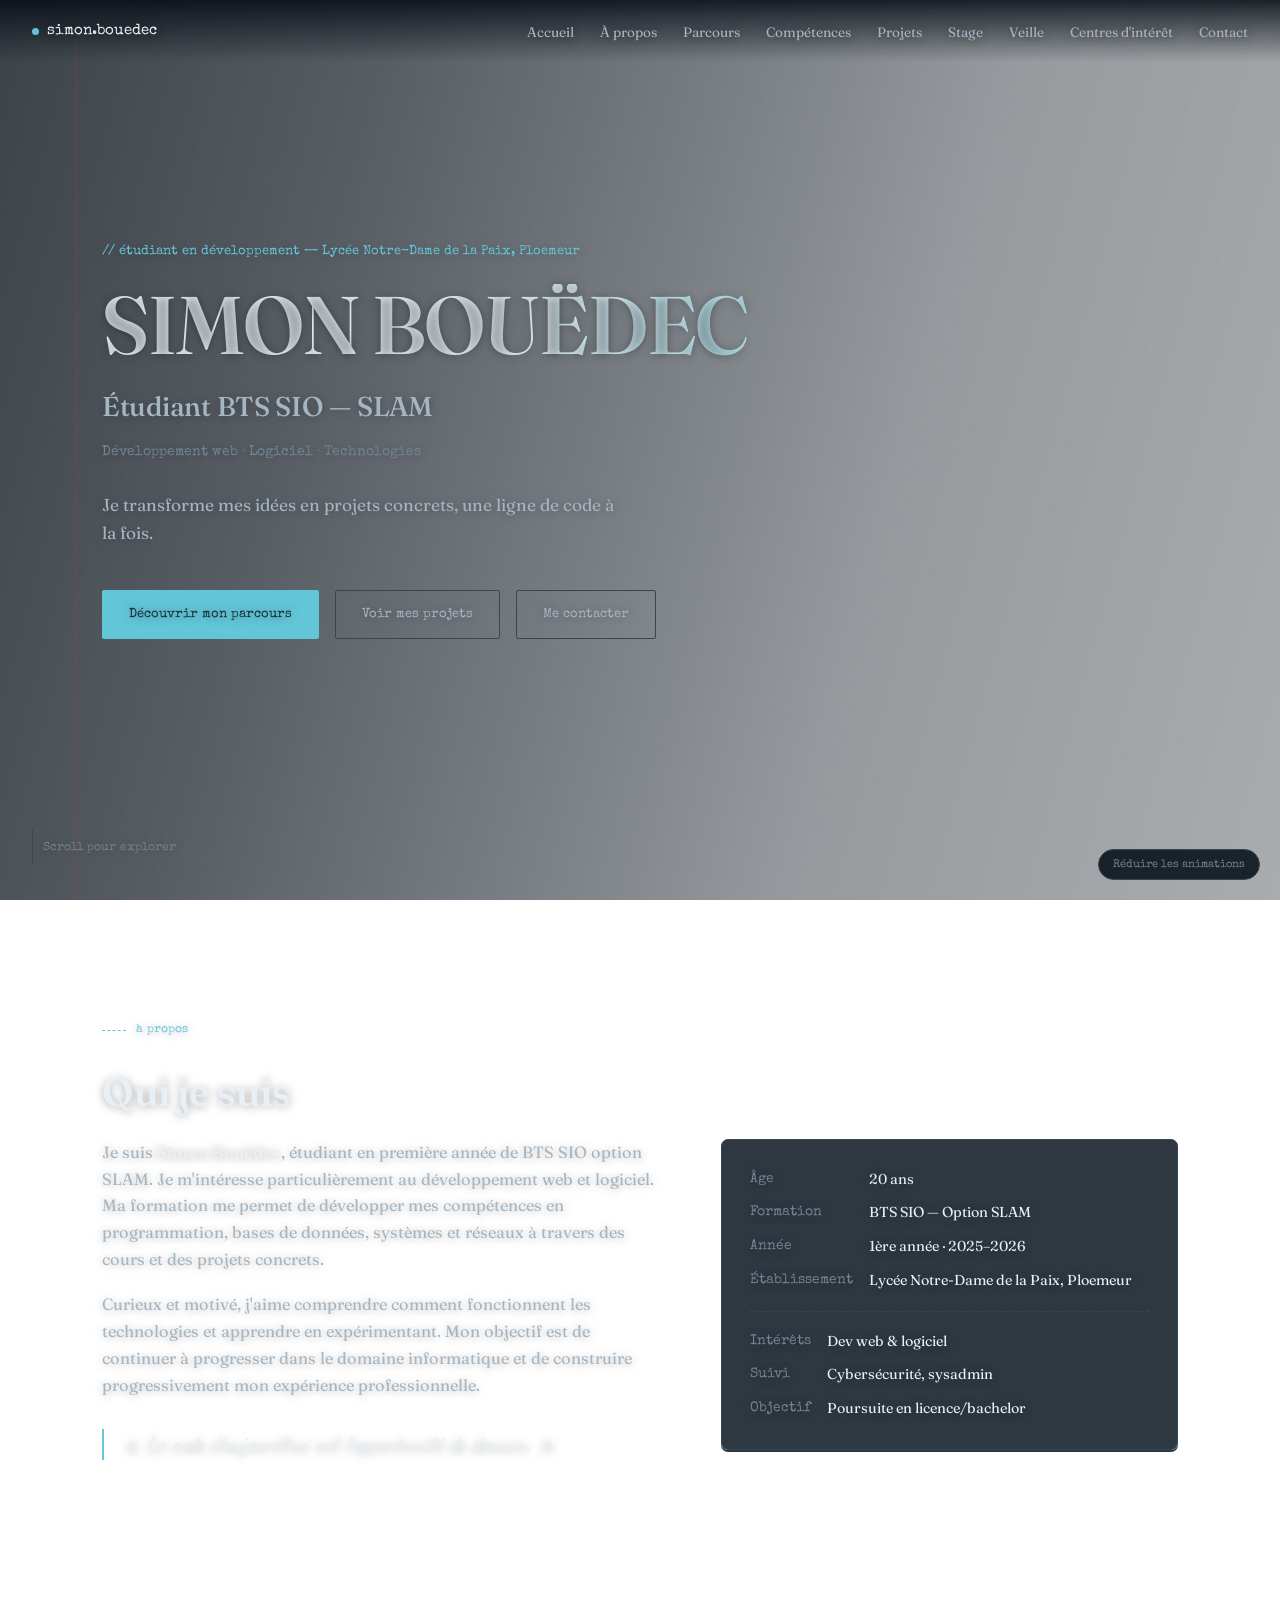
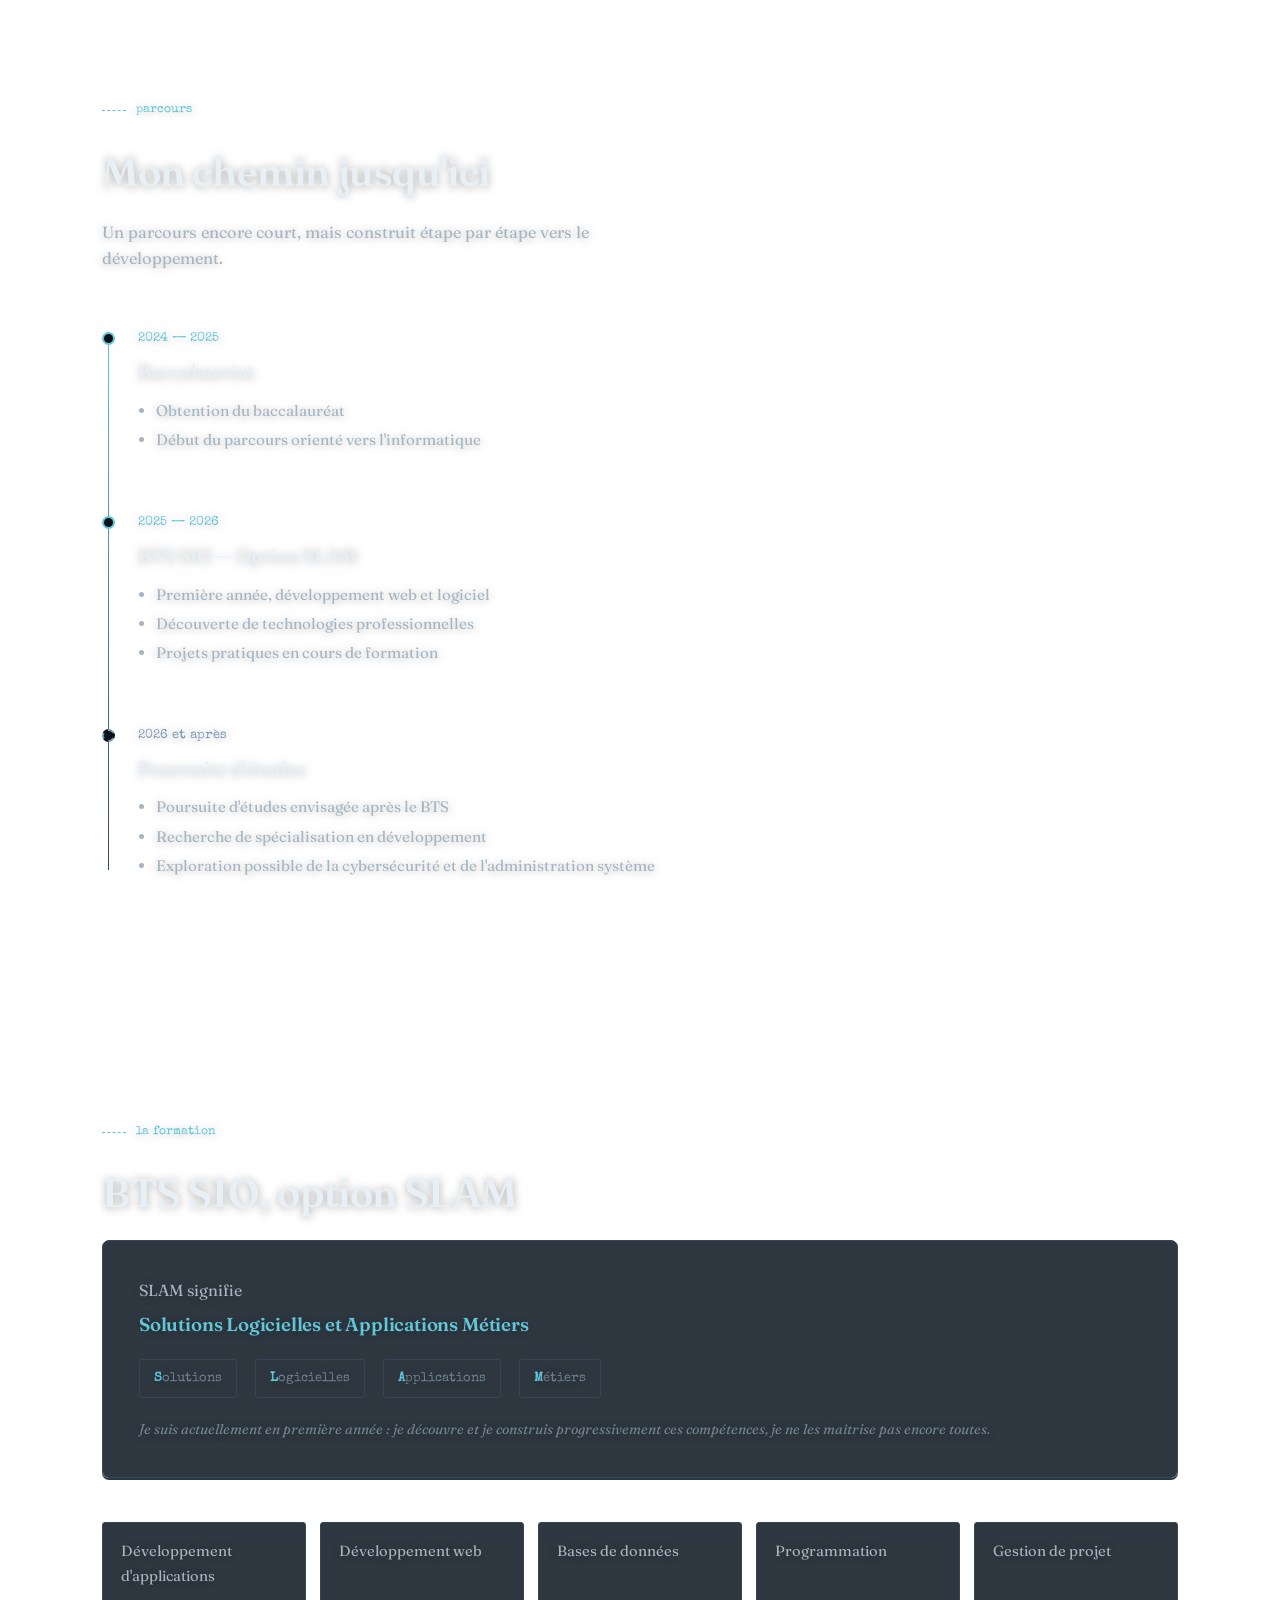
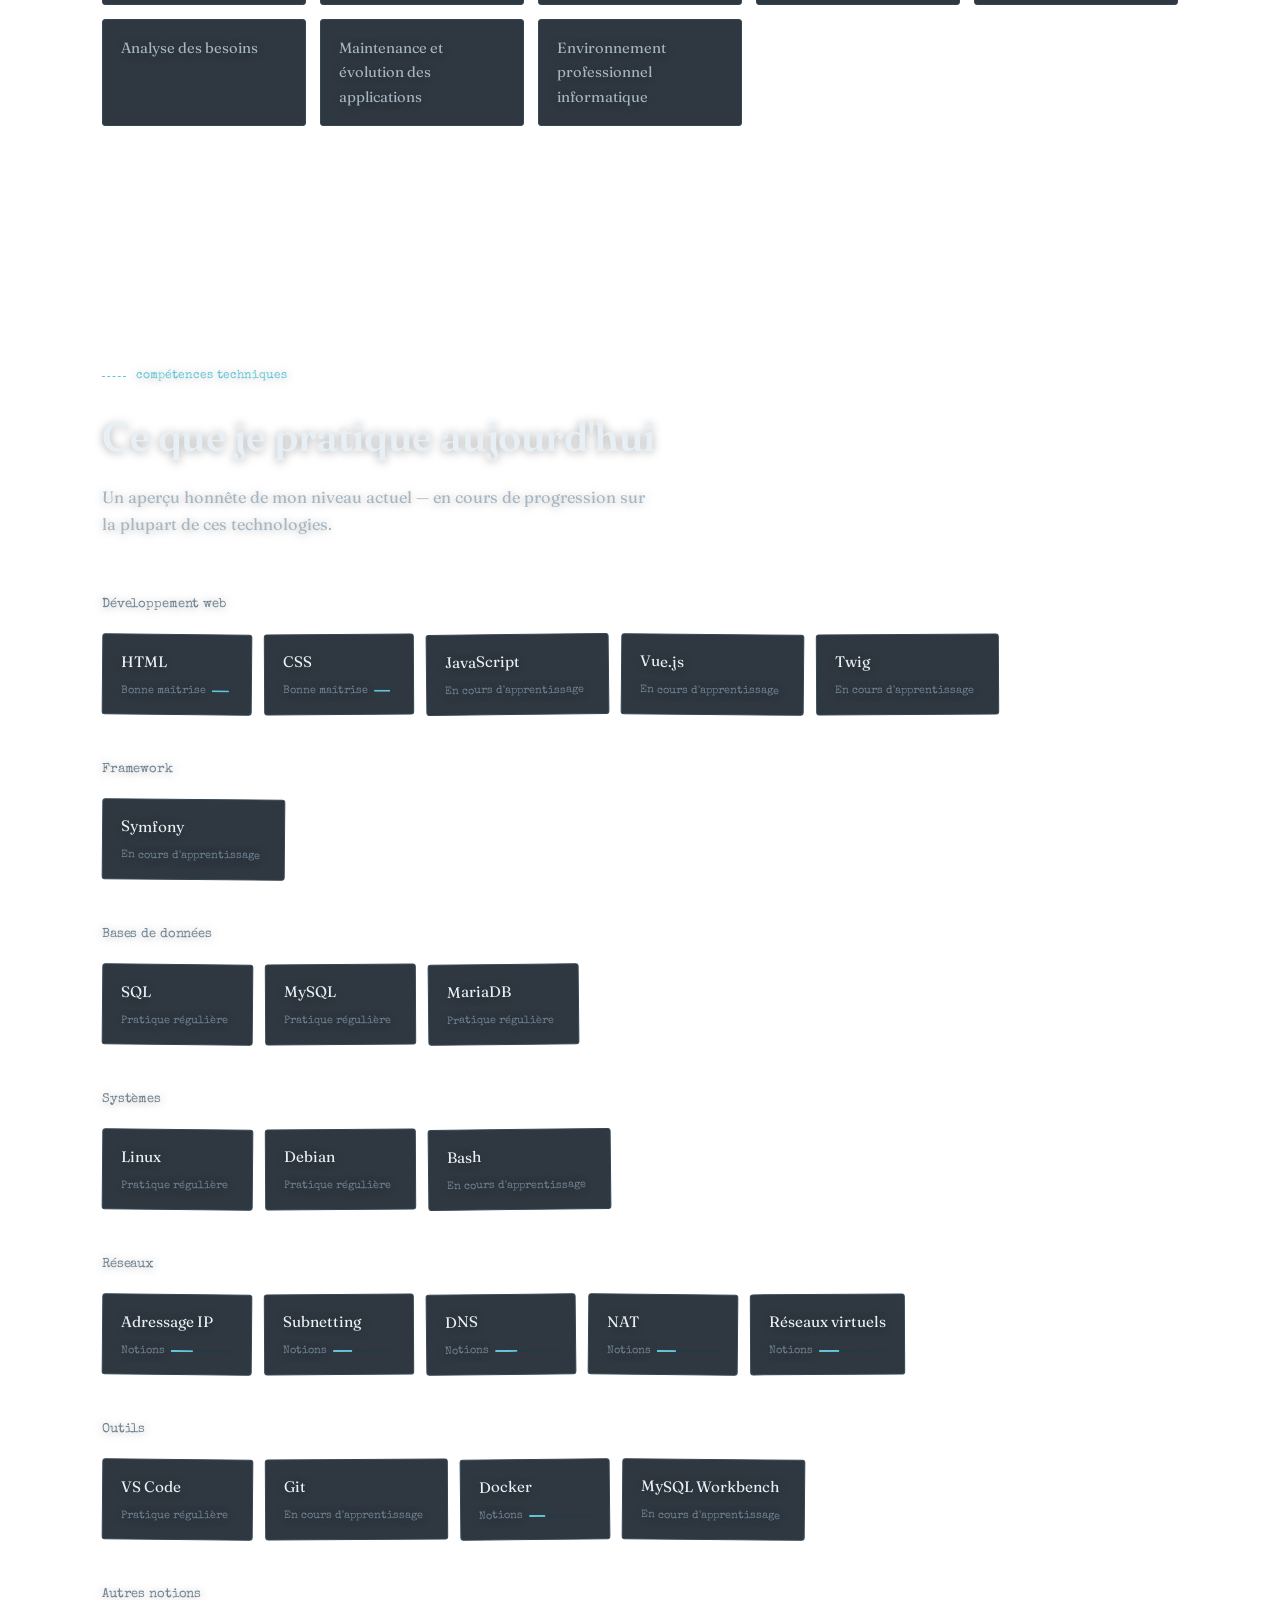
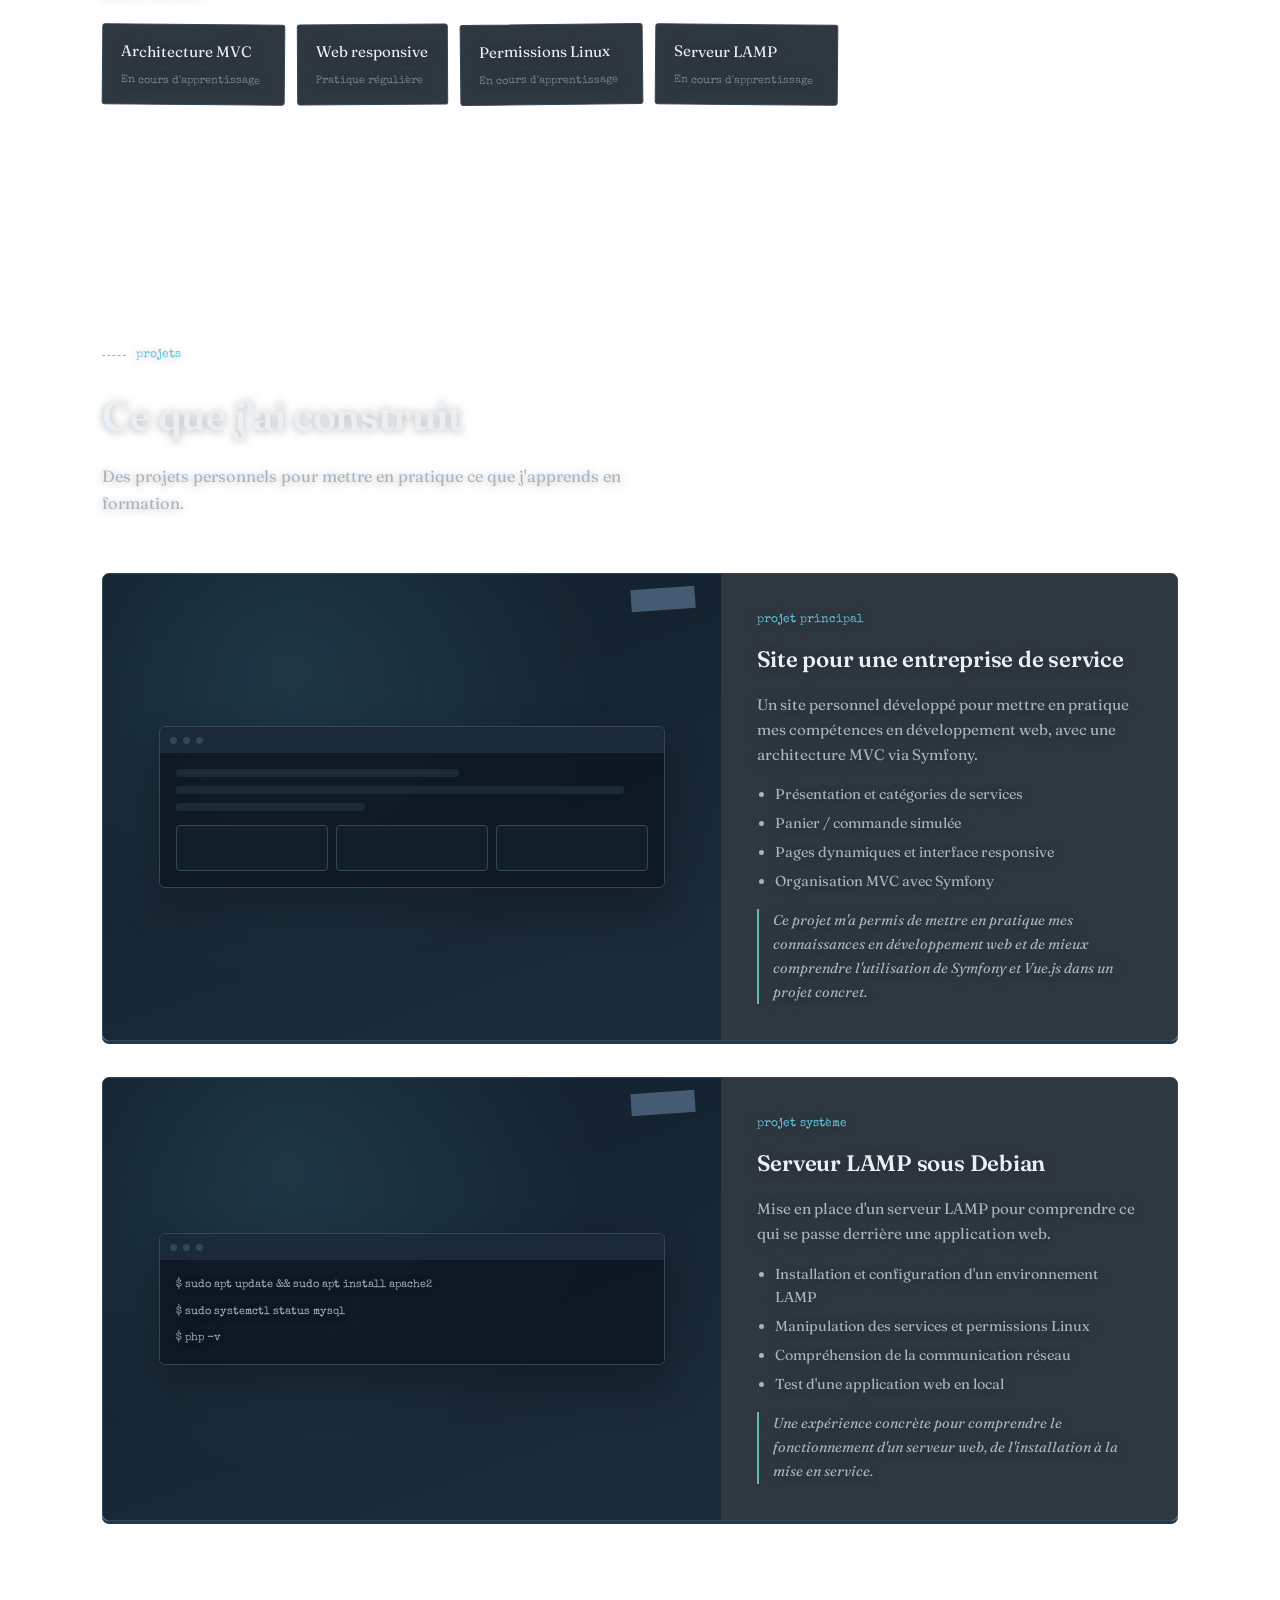
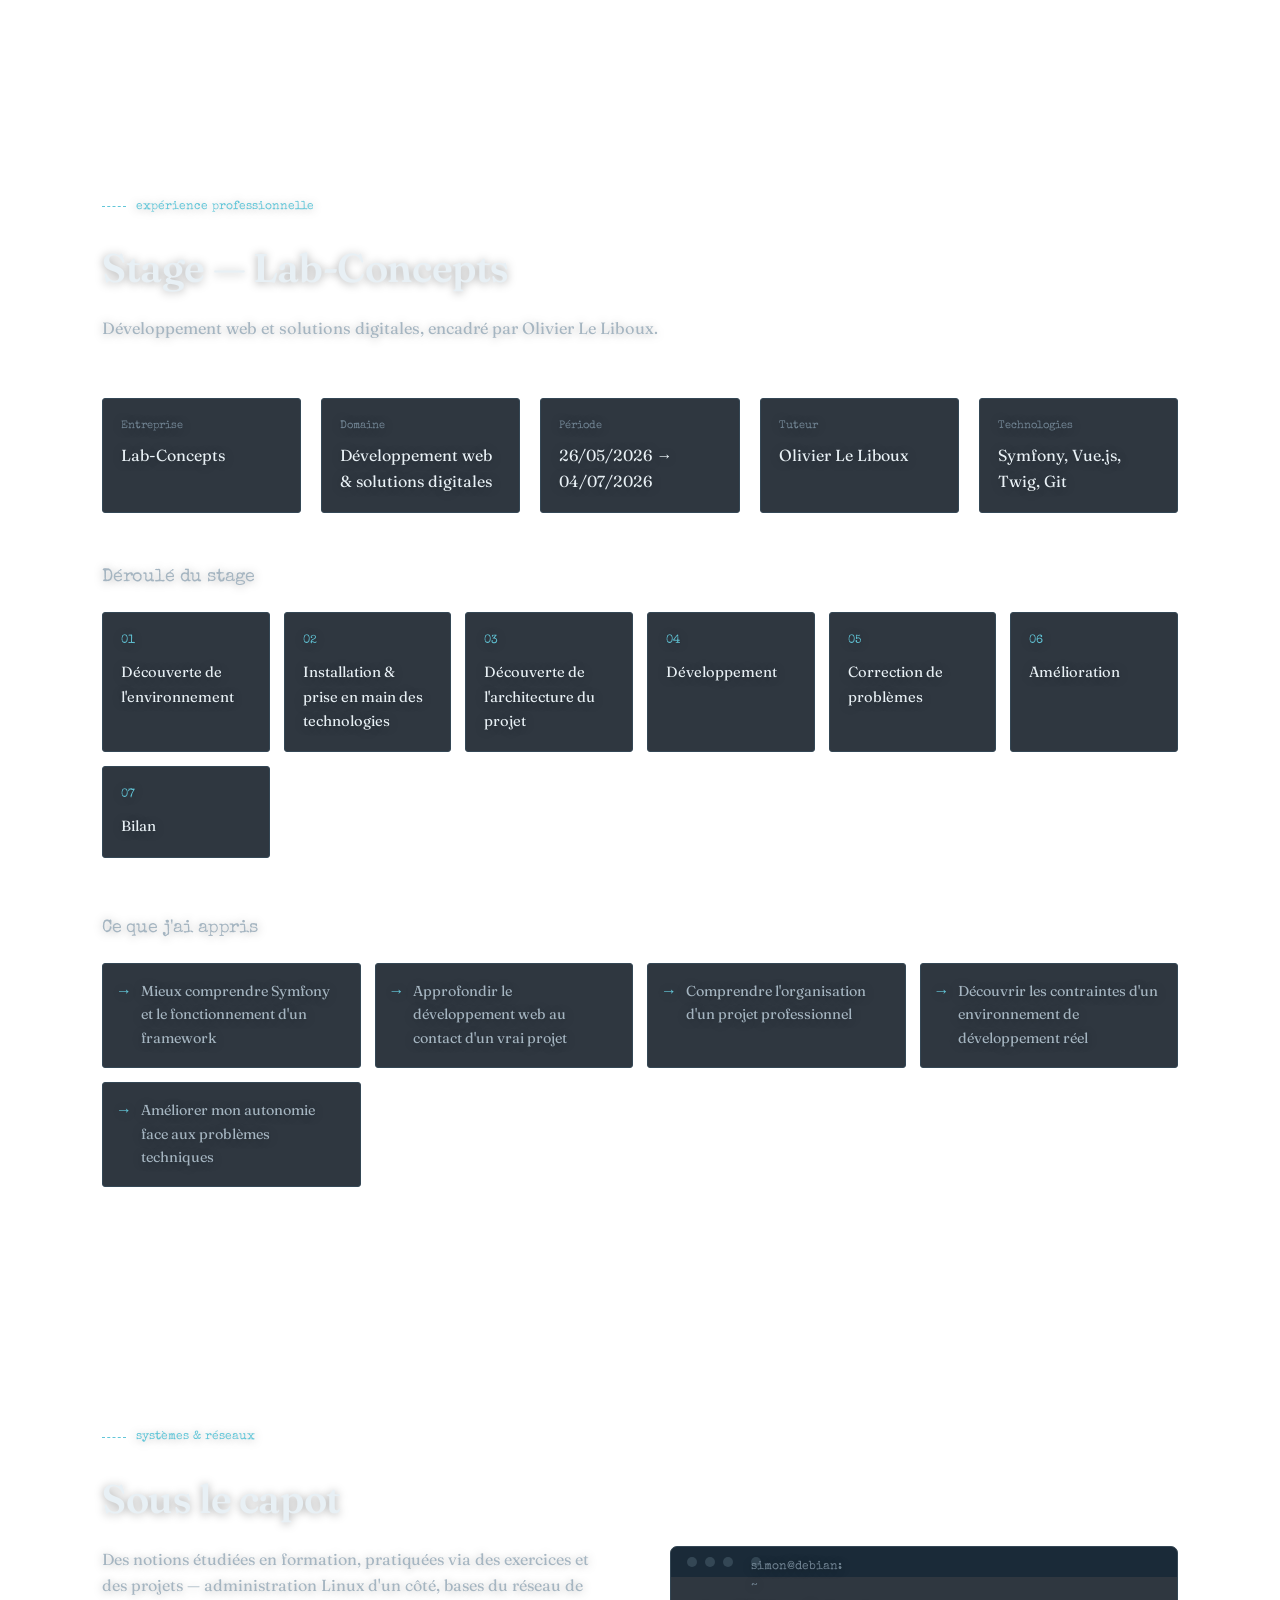
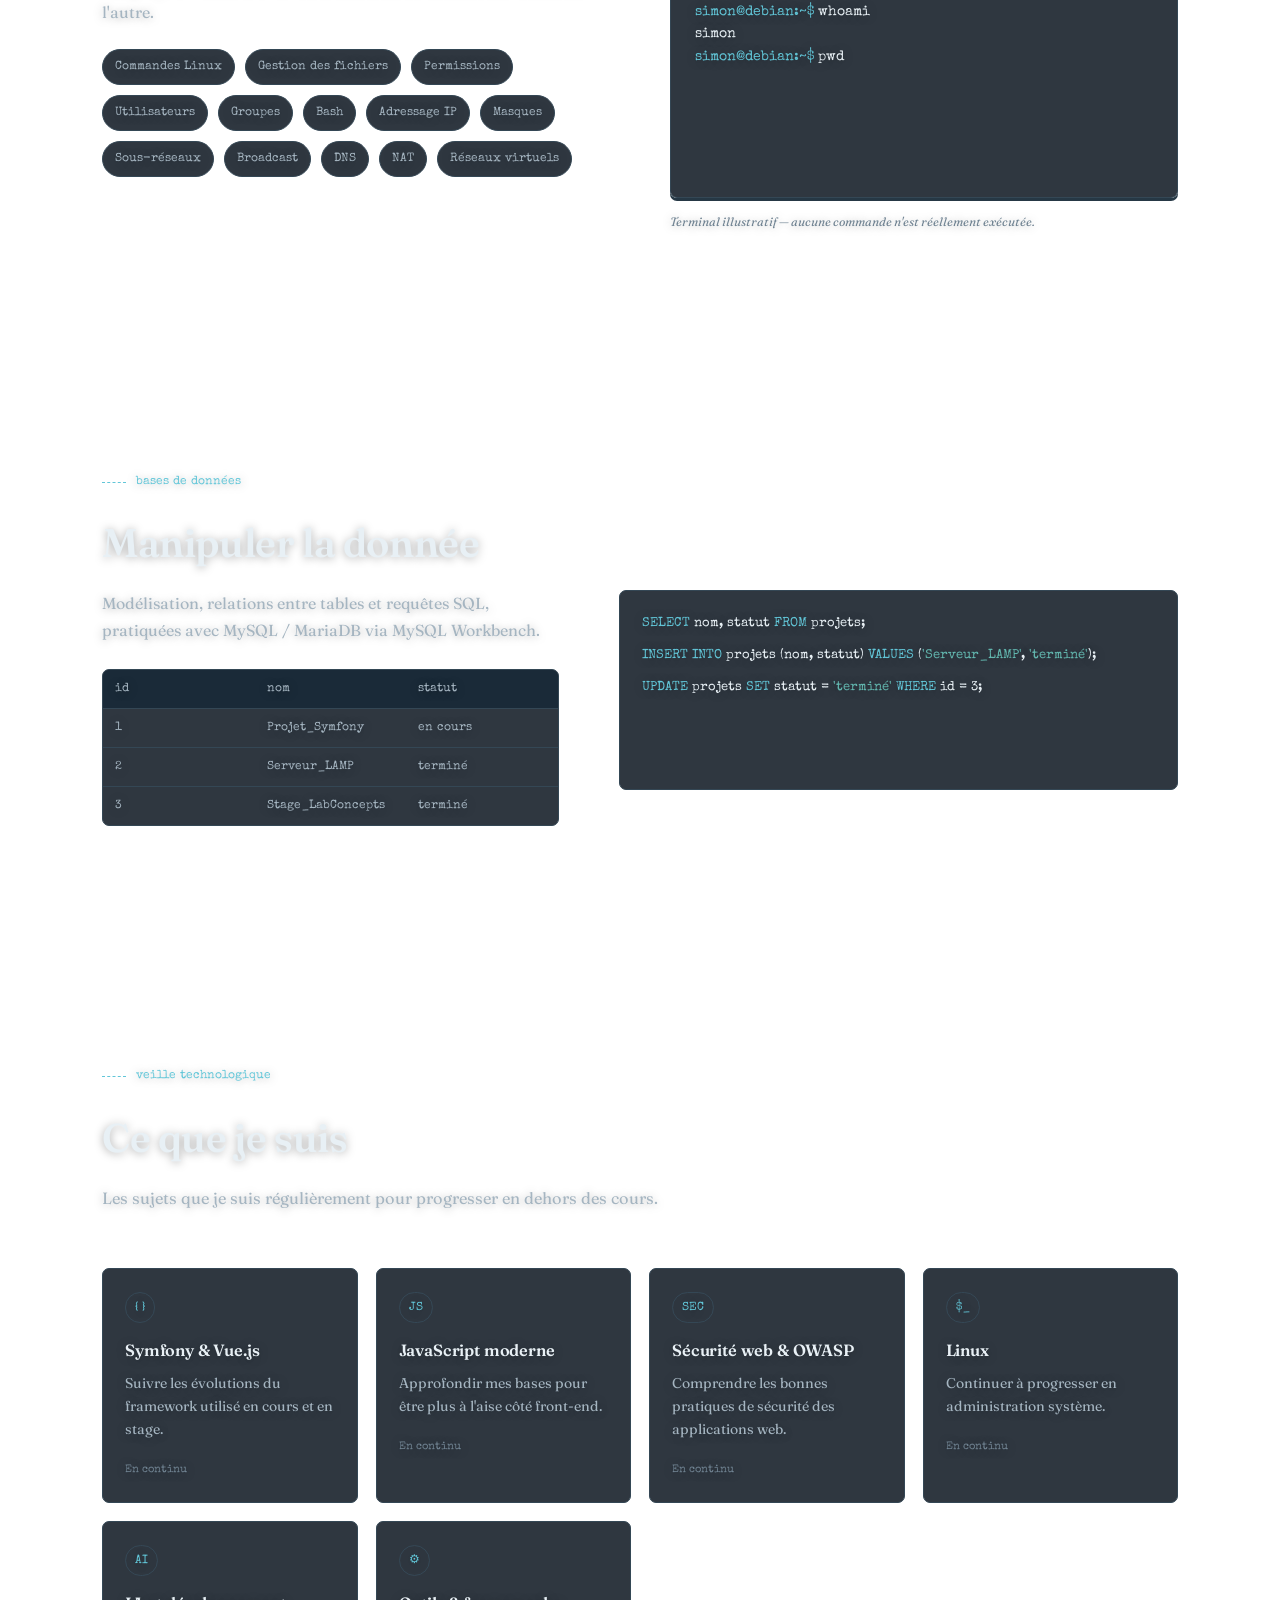
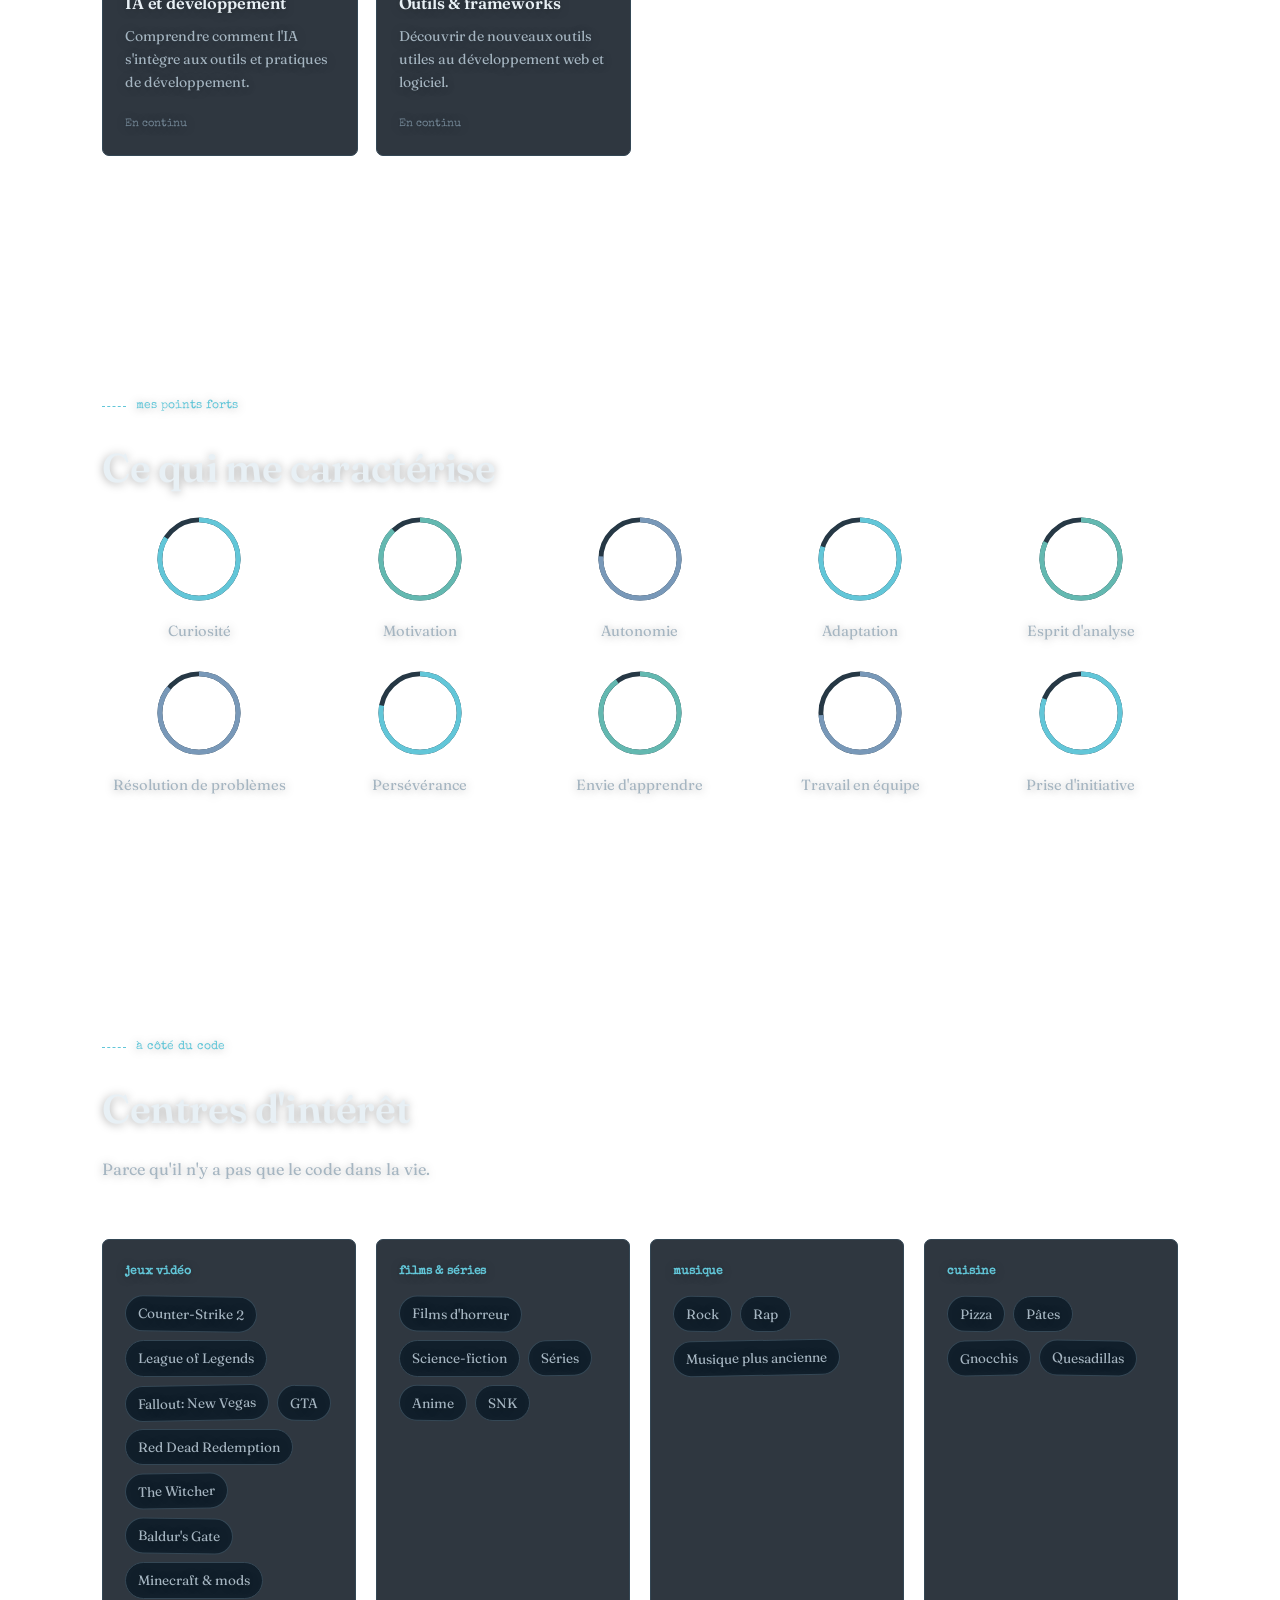
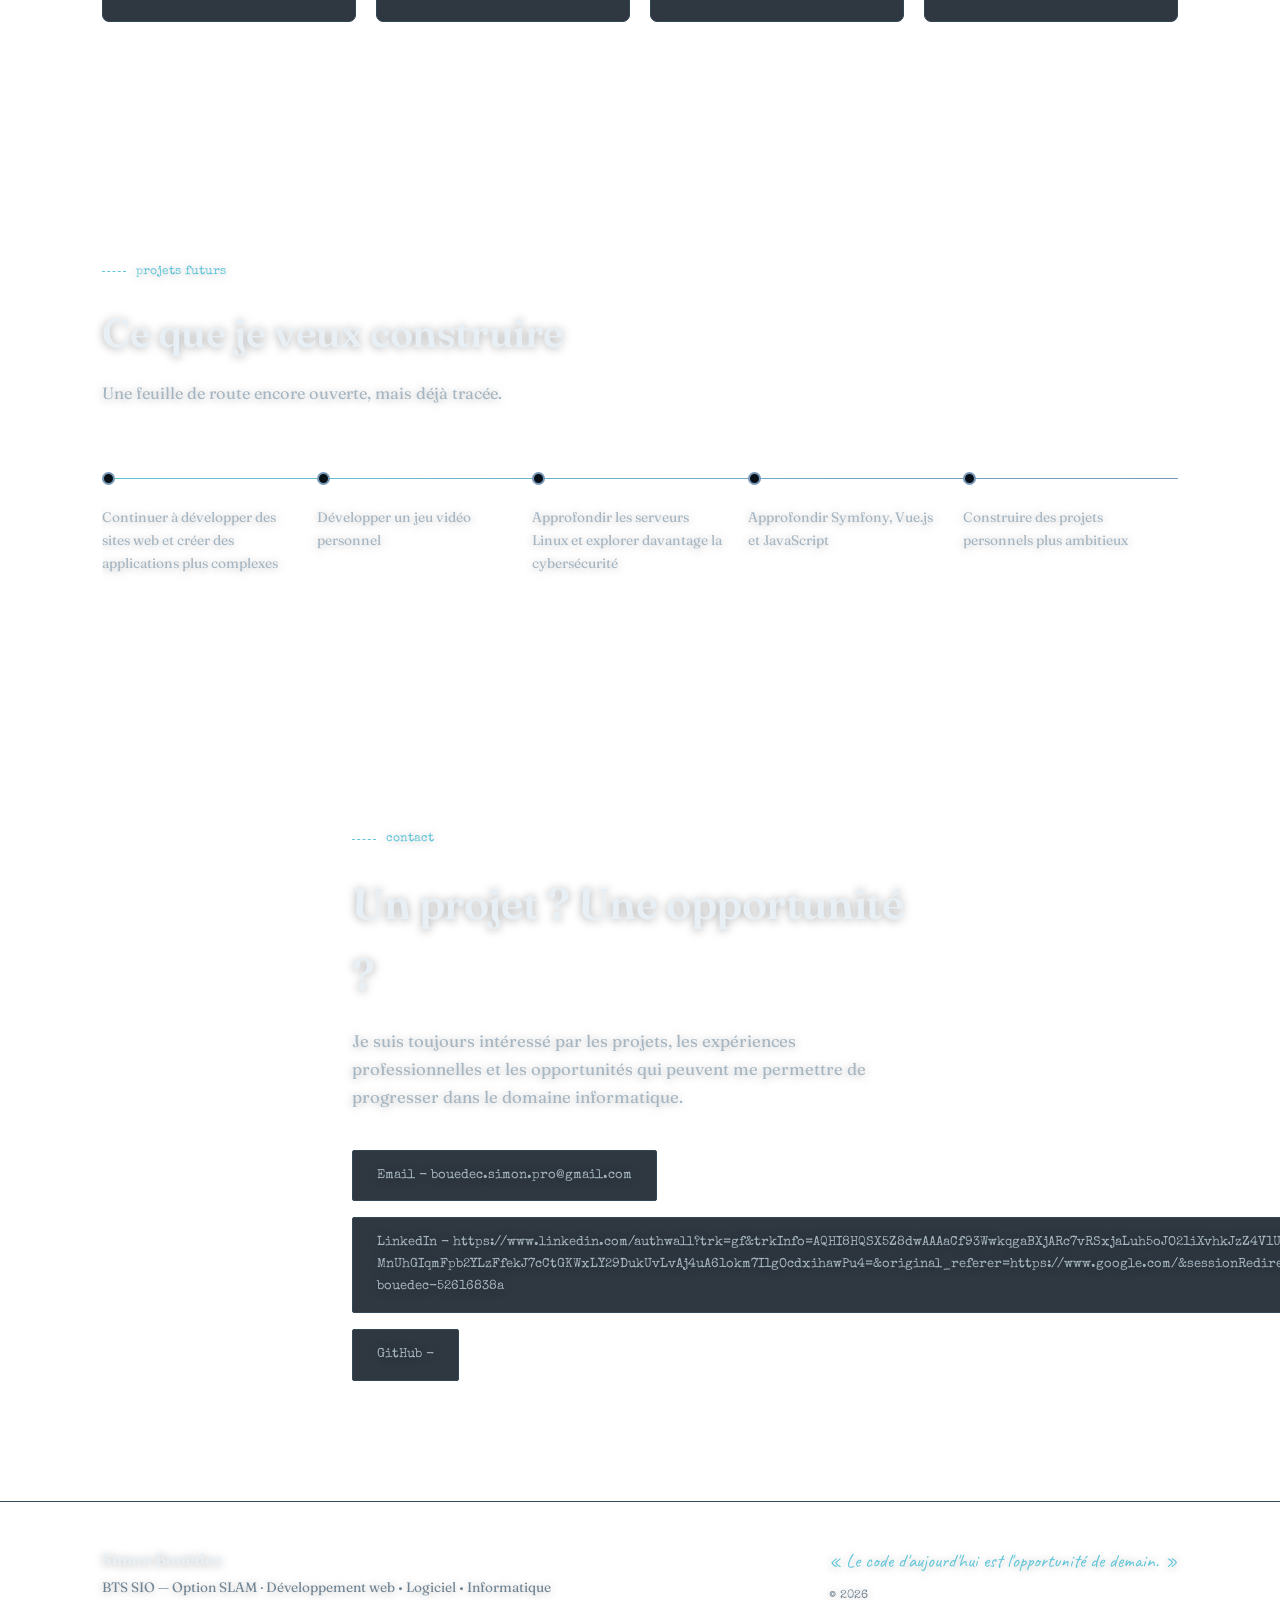
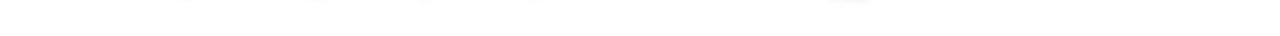
==== index.html @ 0baae500 "Add files via upload" ====
<!DOCTYPE html>
<html lang="fr">
<head>
<meta charset="UTF-8">
<meta name="viewport" content="width=device-width, initial-scale=1.0">
<title>Simon Bouëdec — BTS SIO SLAM | Portfolio Développeur</title>
<meta name="description" content="Portfolio de Simon Bouëdec, étudiant en BTS SIO option SLAM. Développement web, logiciel, systèmes et réseaux.">
<link rel="preconnect" href="https://fonts.googleapis.com">
<link rel="preconnect" href="https://fonts.gstatic.com" crossorigin>
<link href="https://fonts.googleapis.com/css2?family=Caveat:wght@500;600&family=Fraunces:opsz,wght@9..144,400;9..144,500;9..144,600;9..144,700&family=Special+Elite&display=swap" rel="stylesheet">
<link rel="stylesheet" href="css/style.css">

</head>
<body>

<div class="site-bg">
  <video autoplay muted loop playsinline preload="metadata">
    <source src="[data-uri]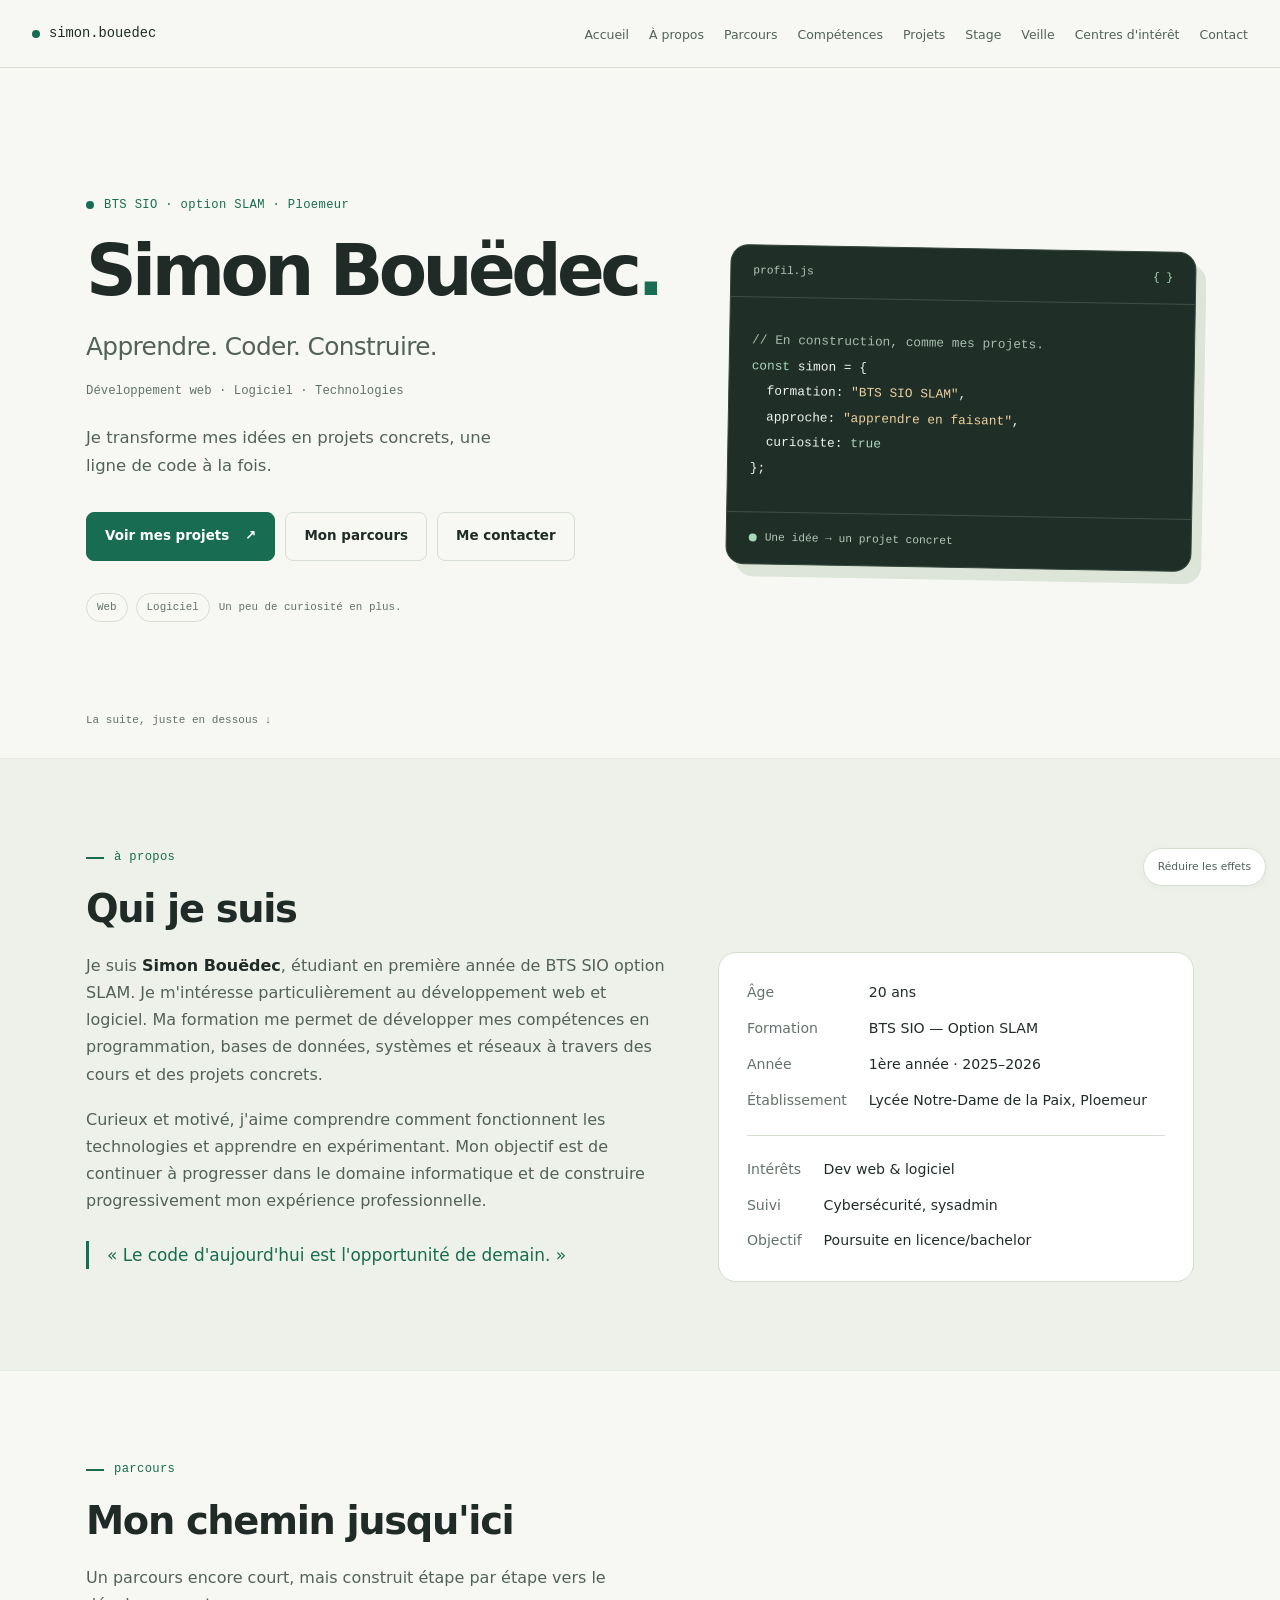
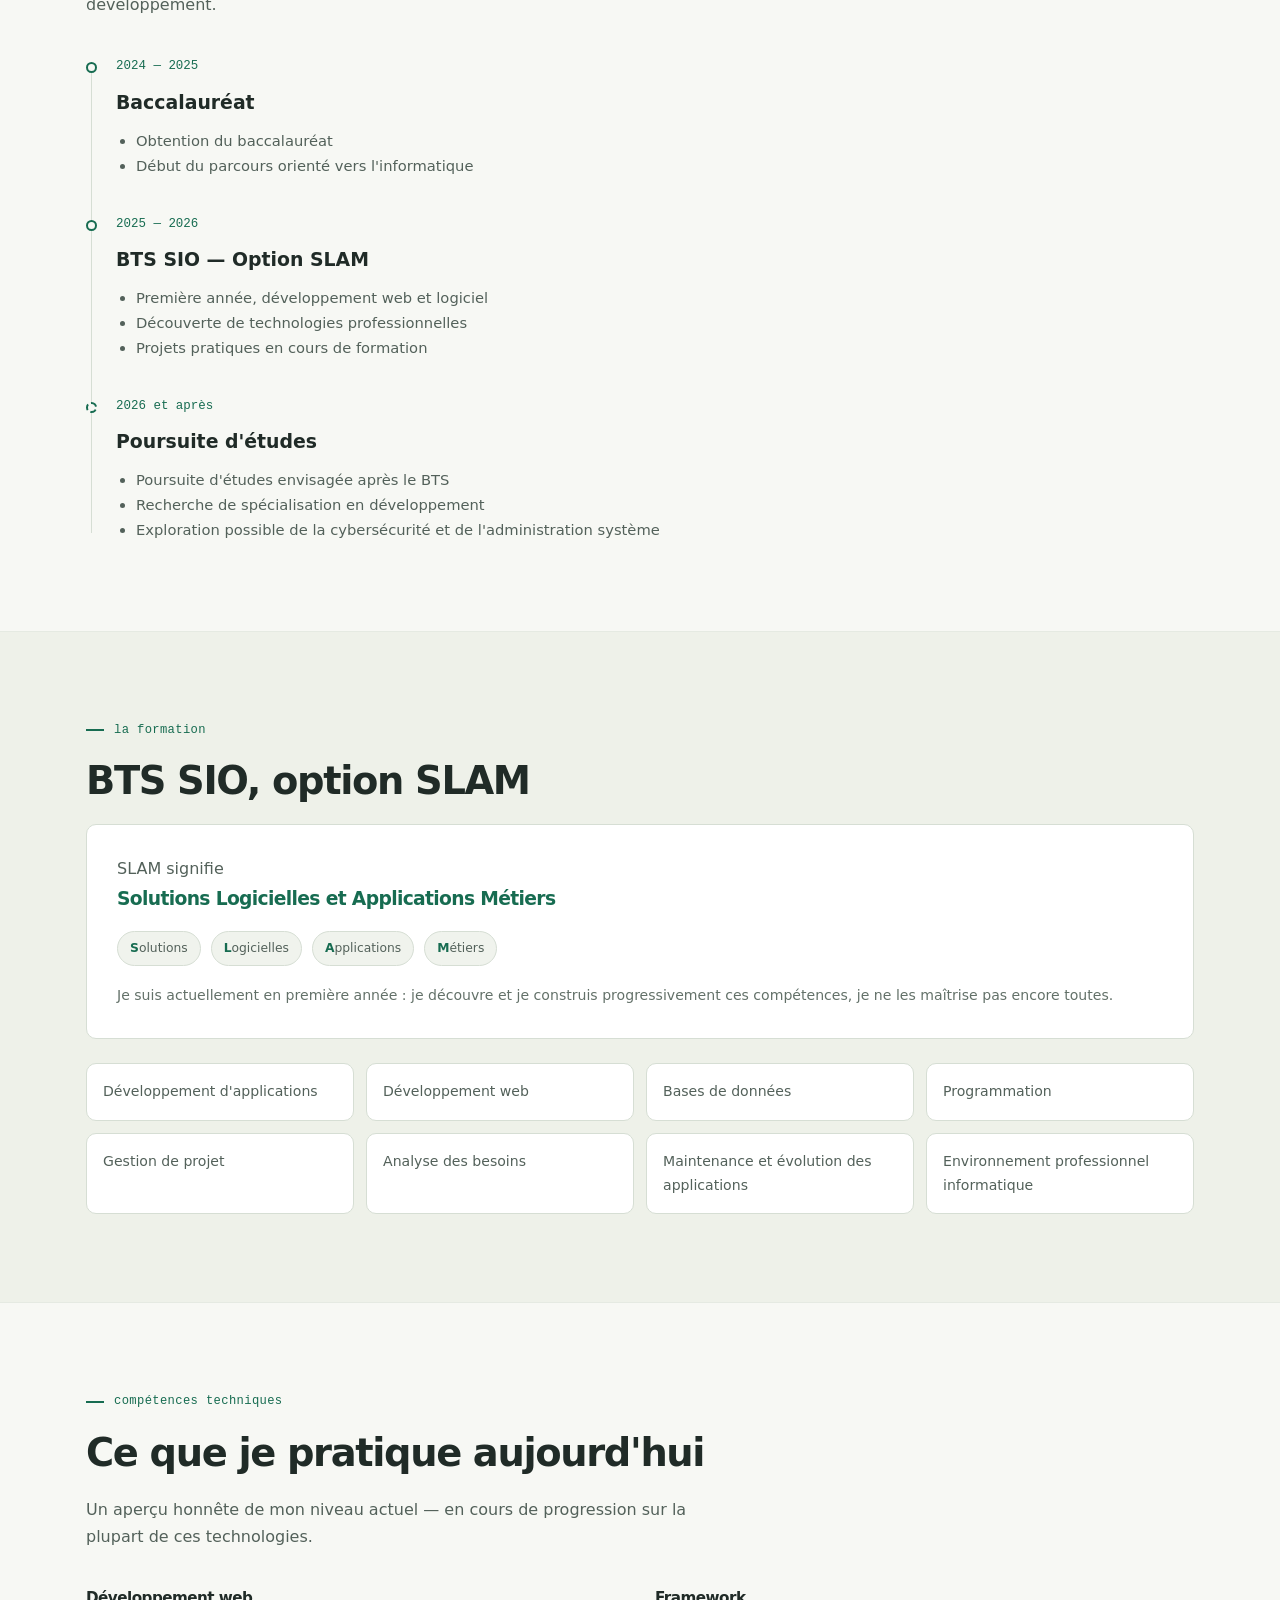
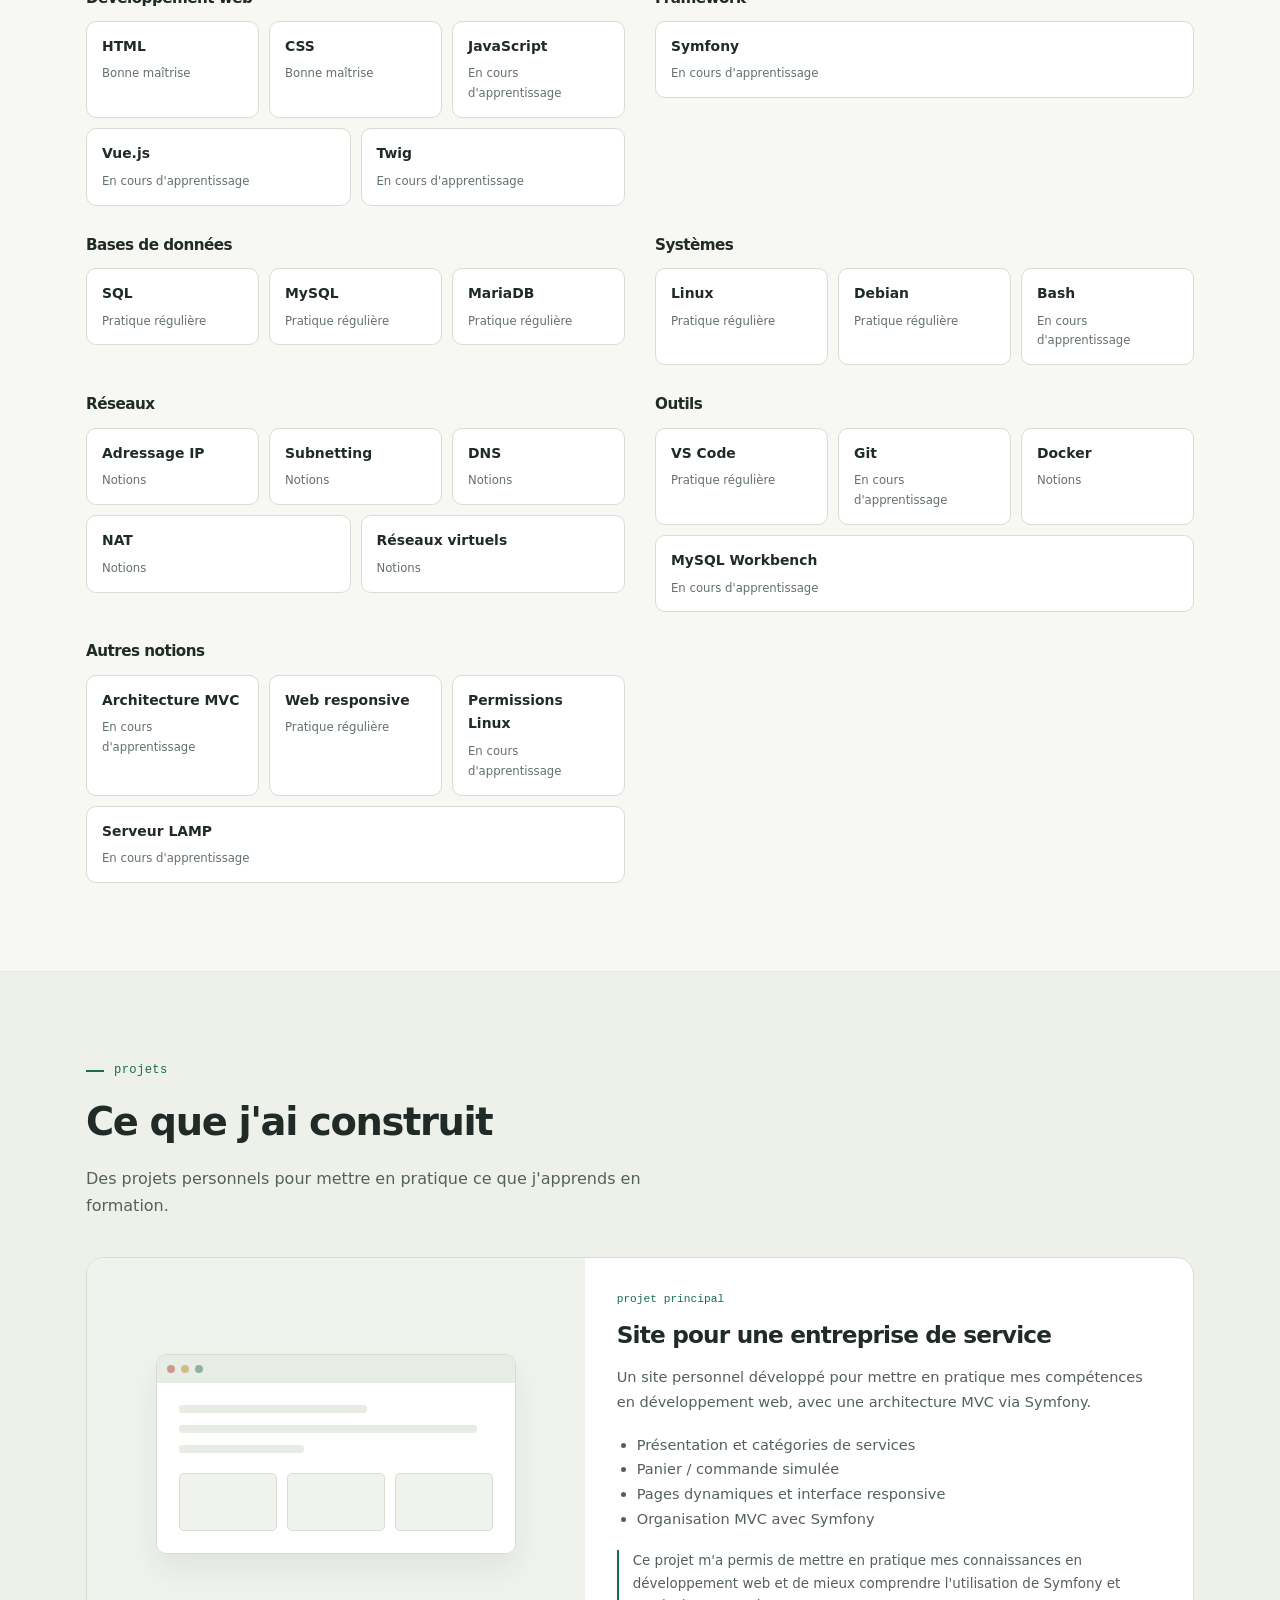
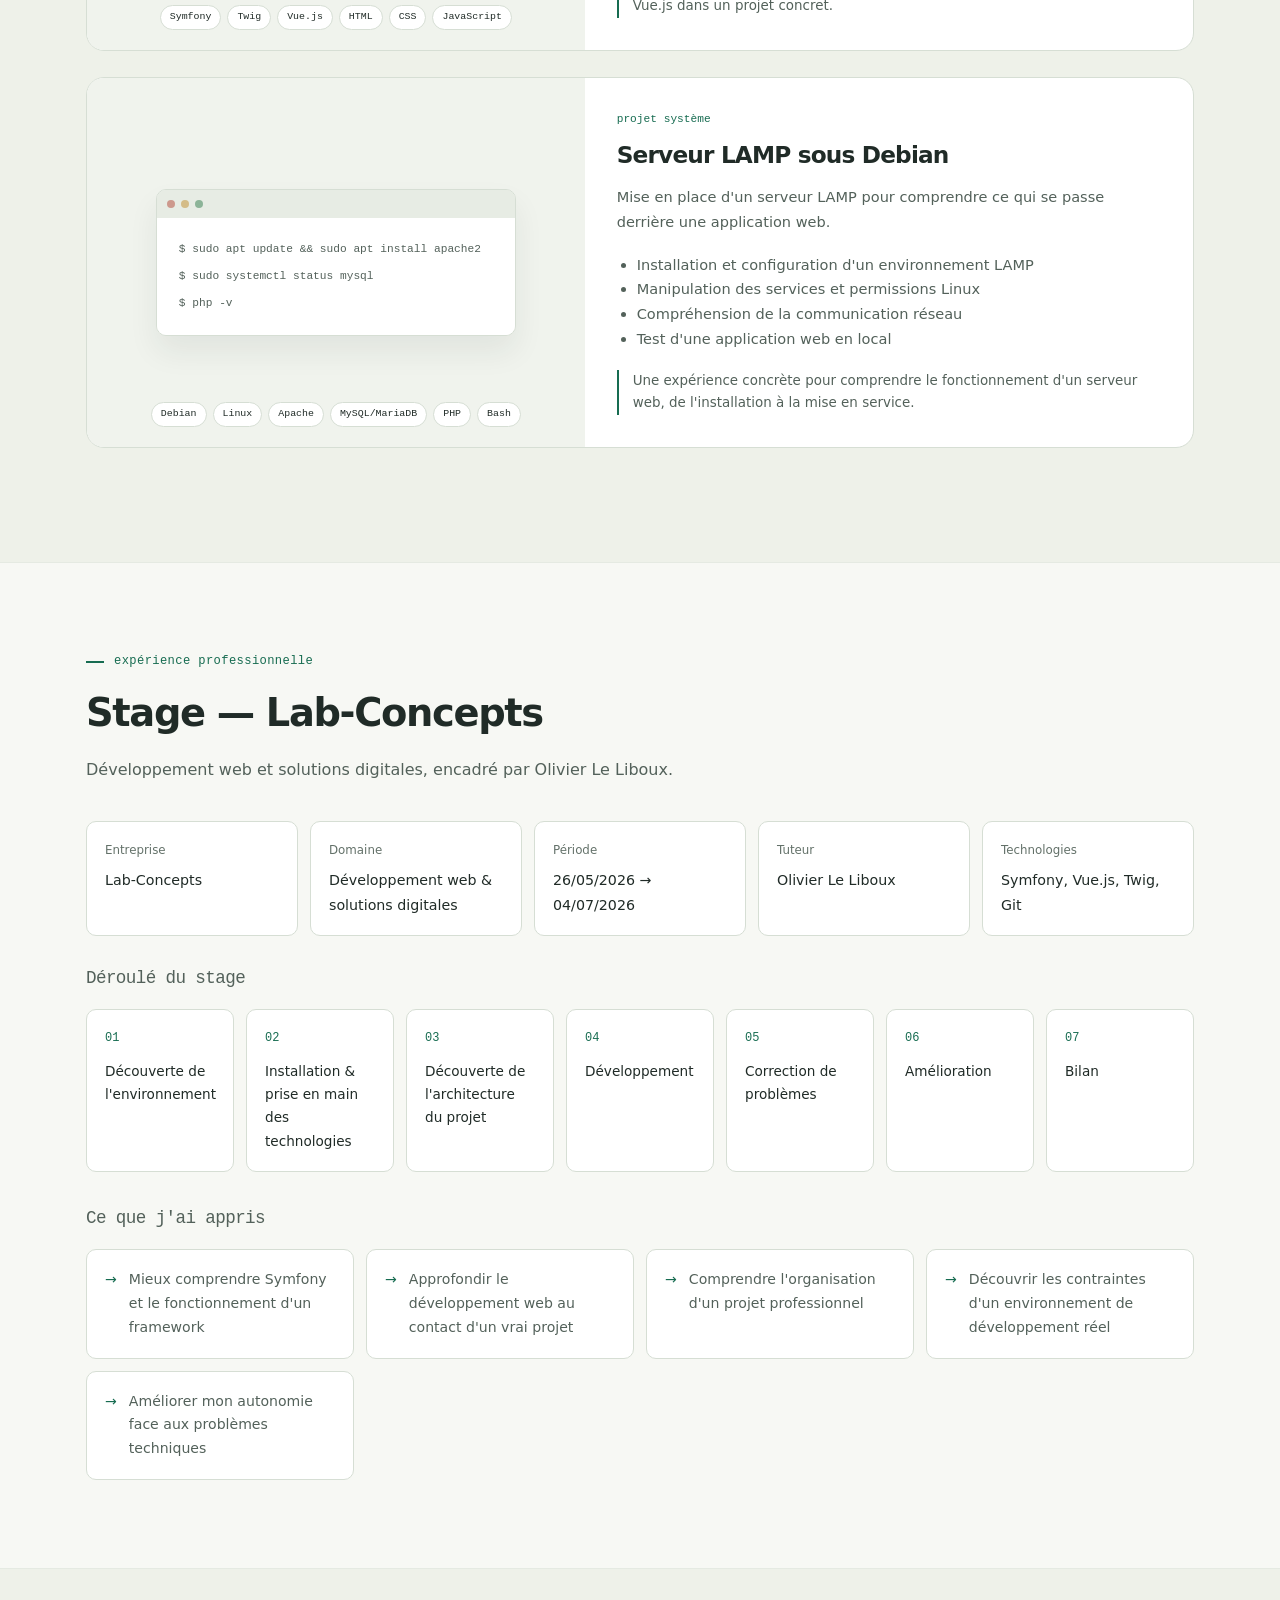
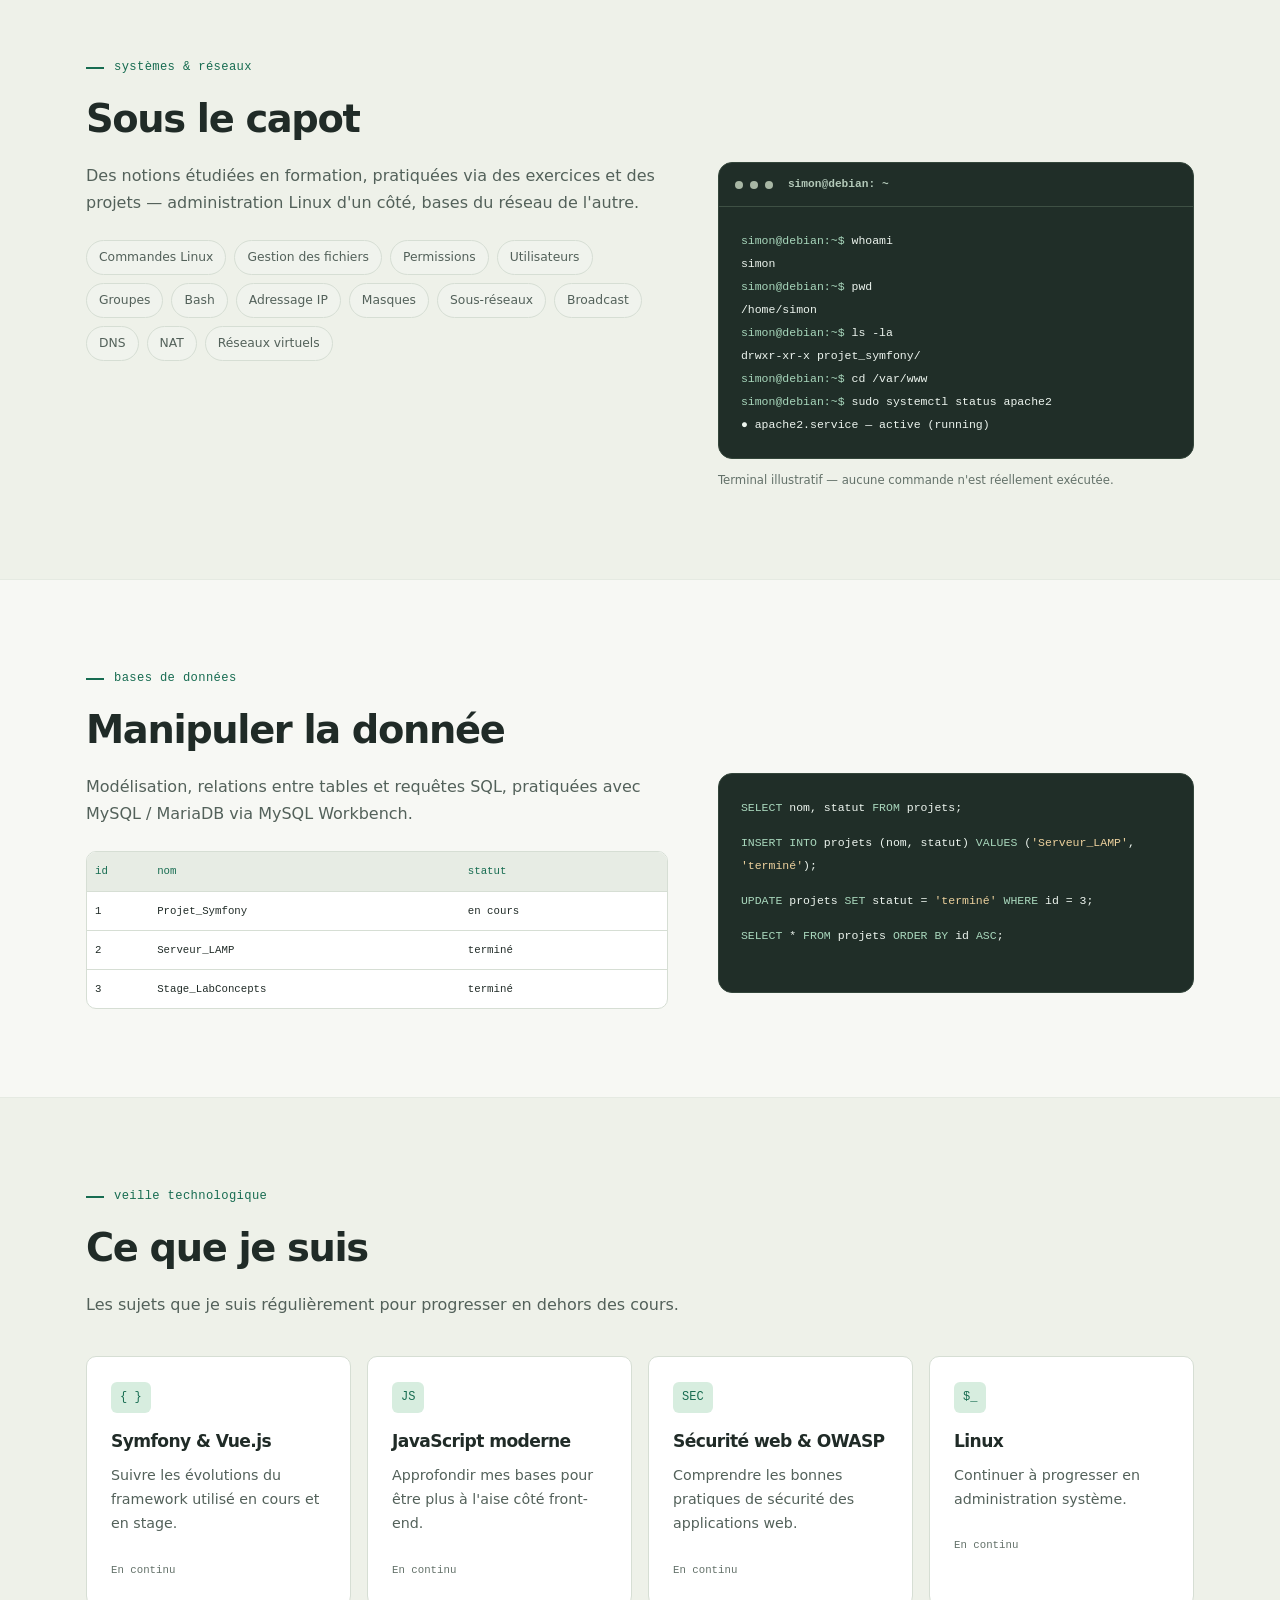
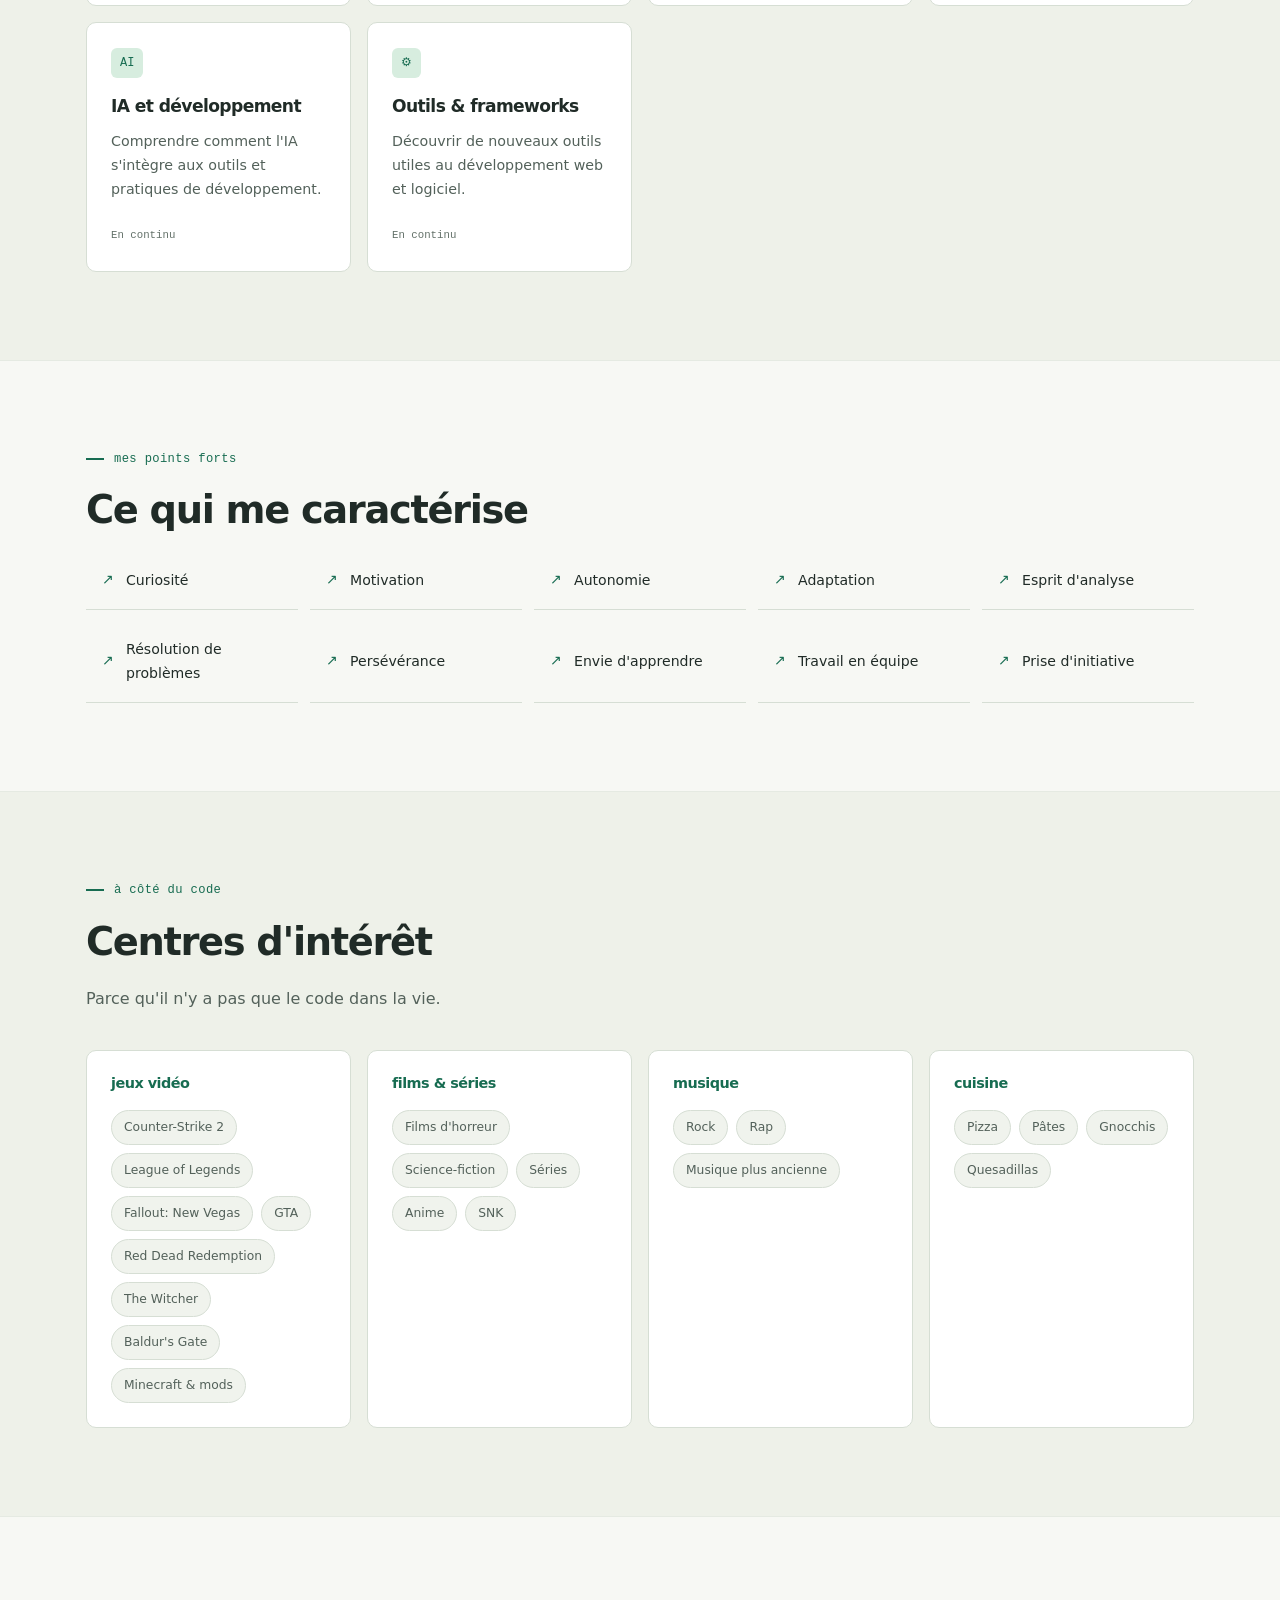
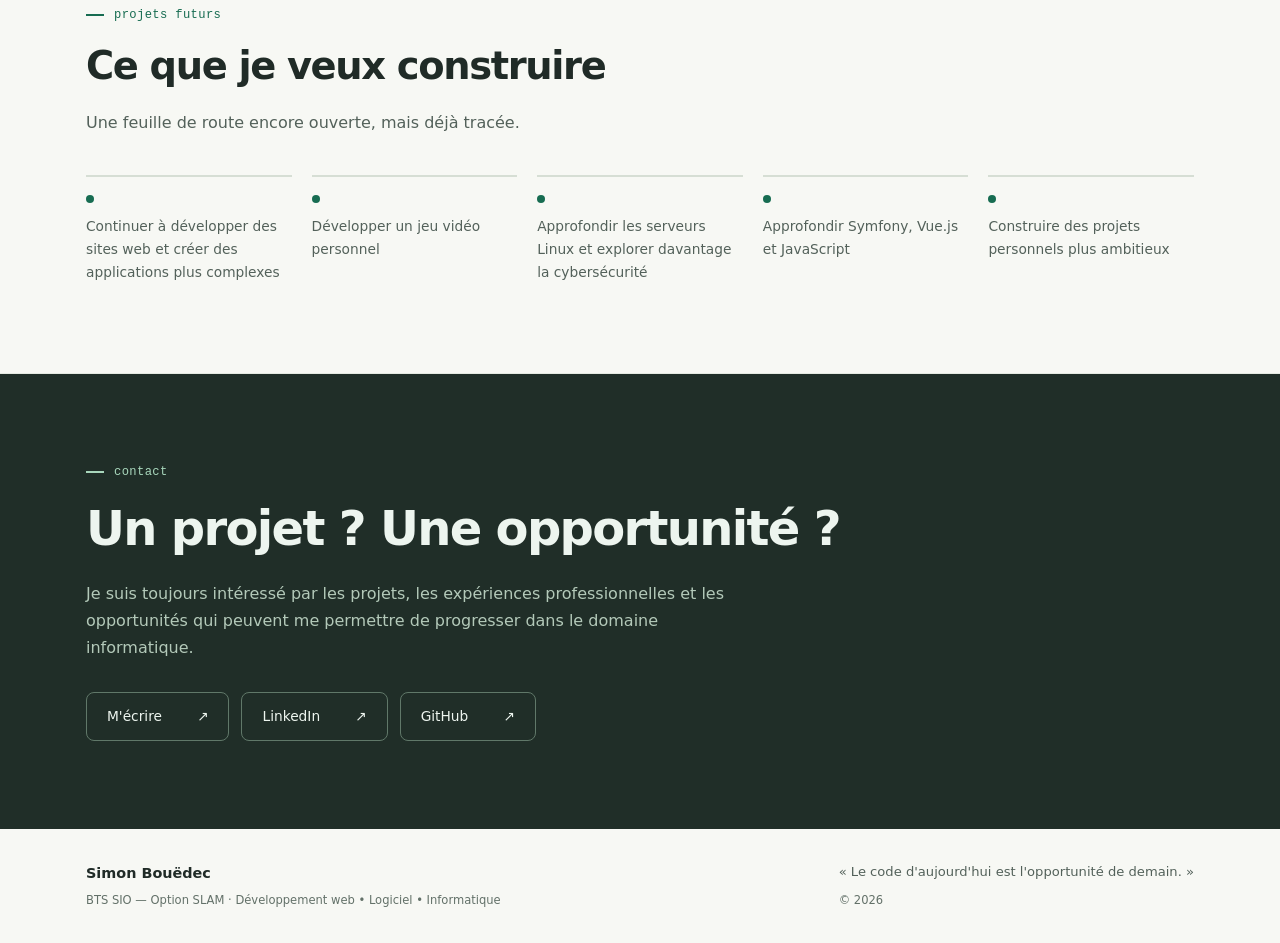
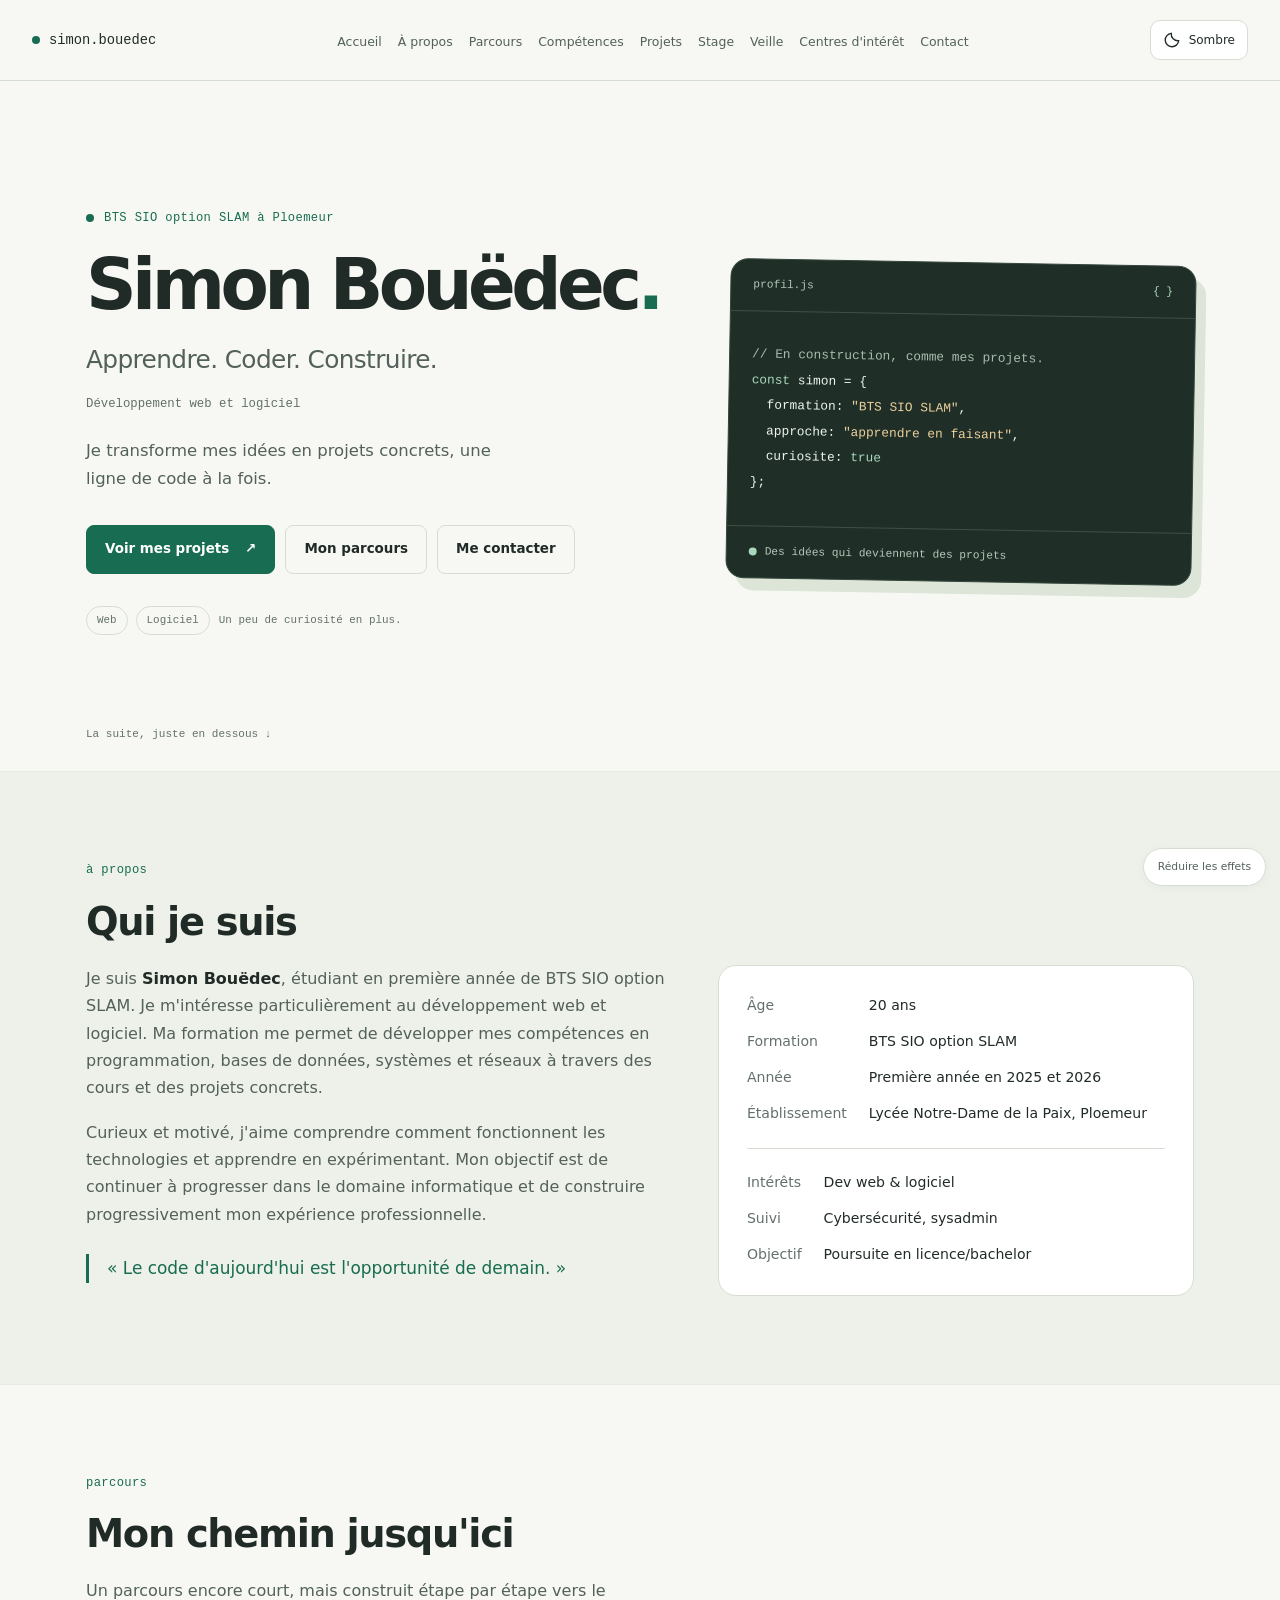
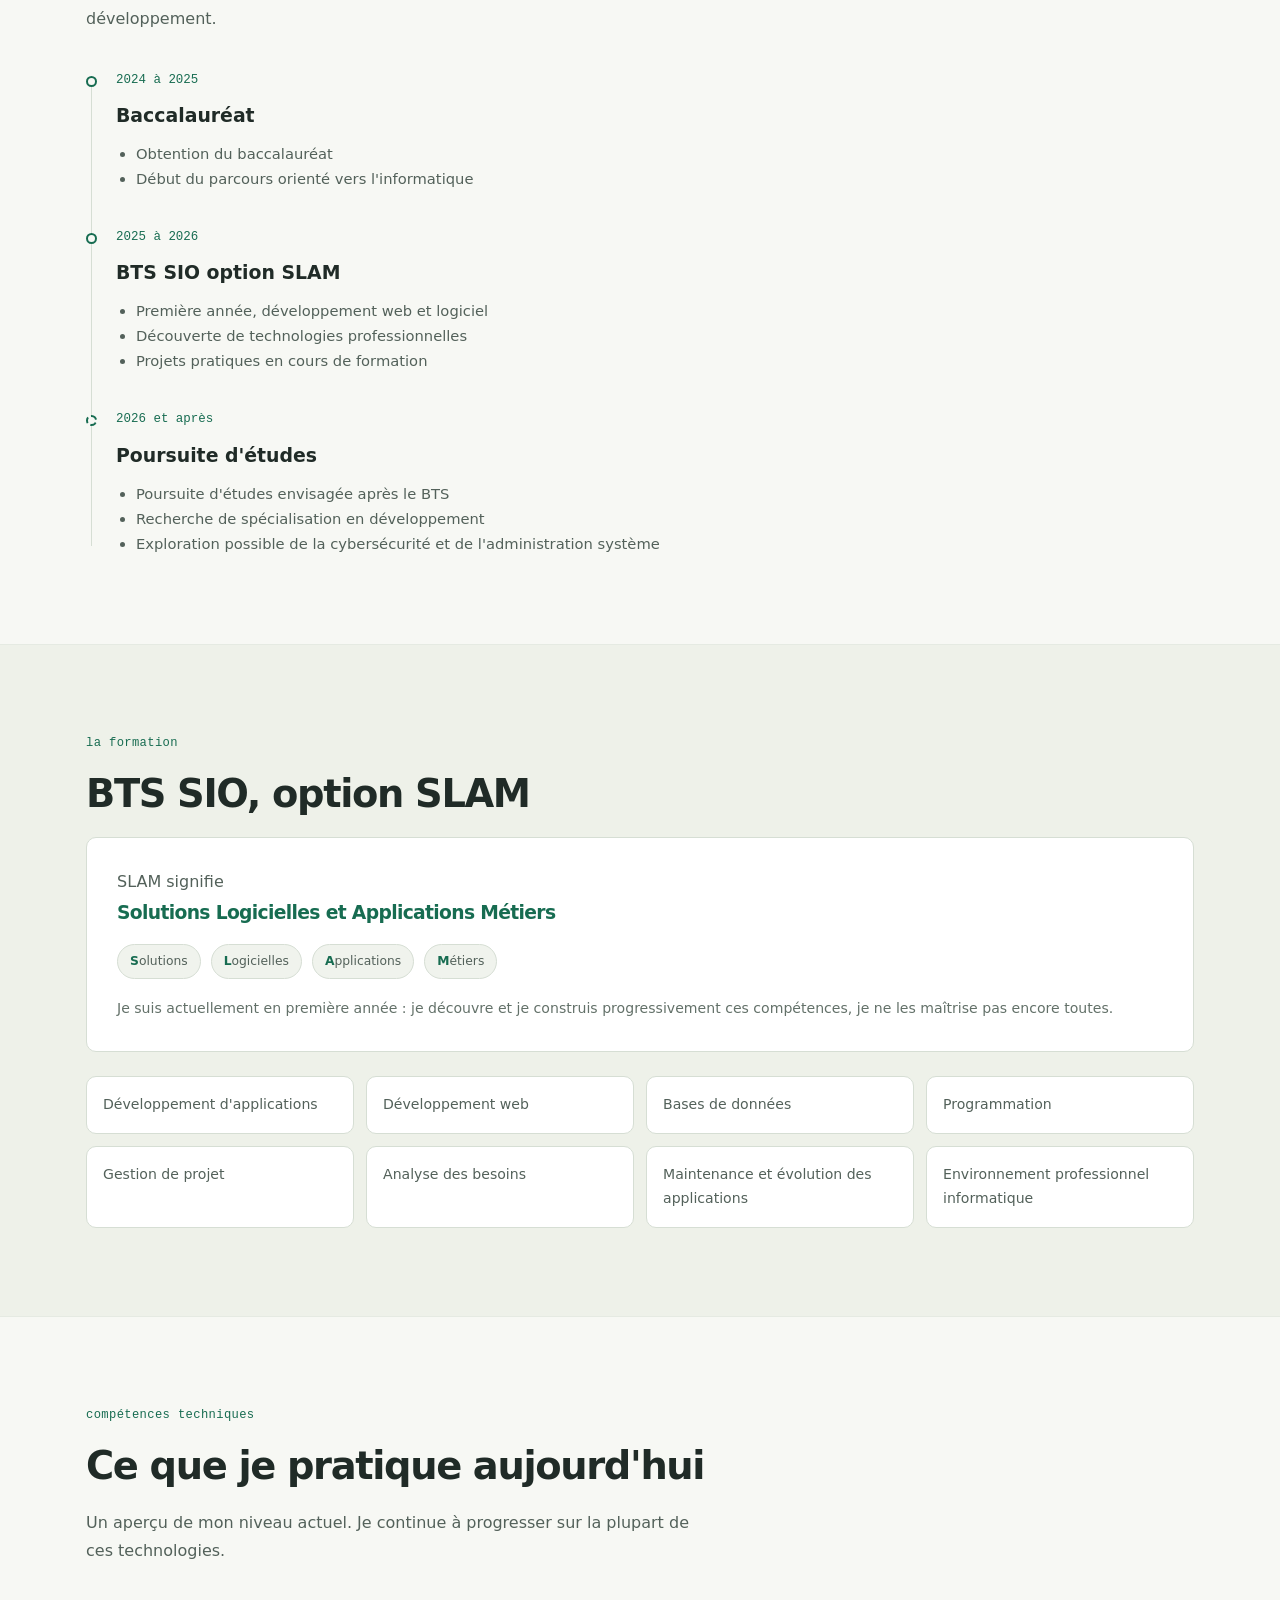
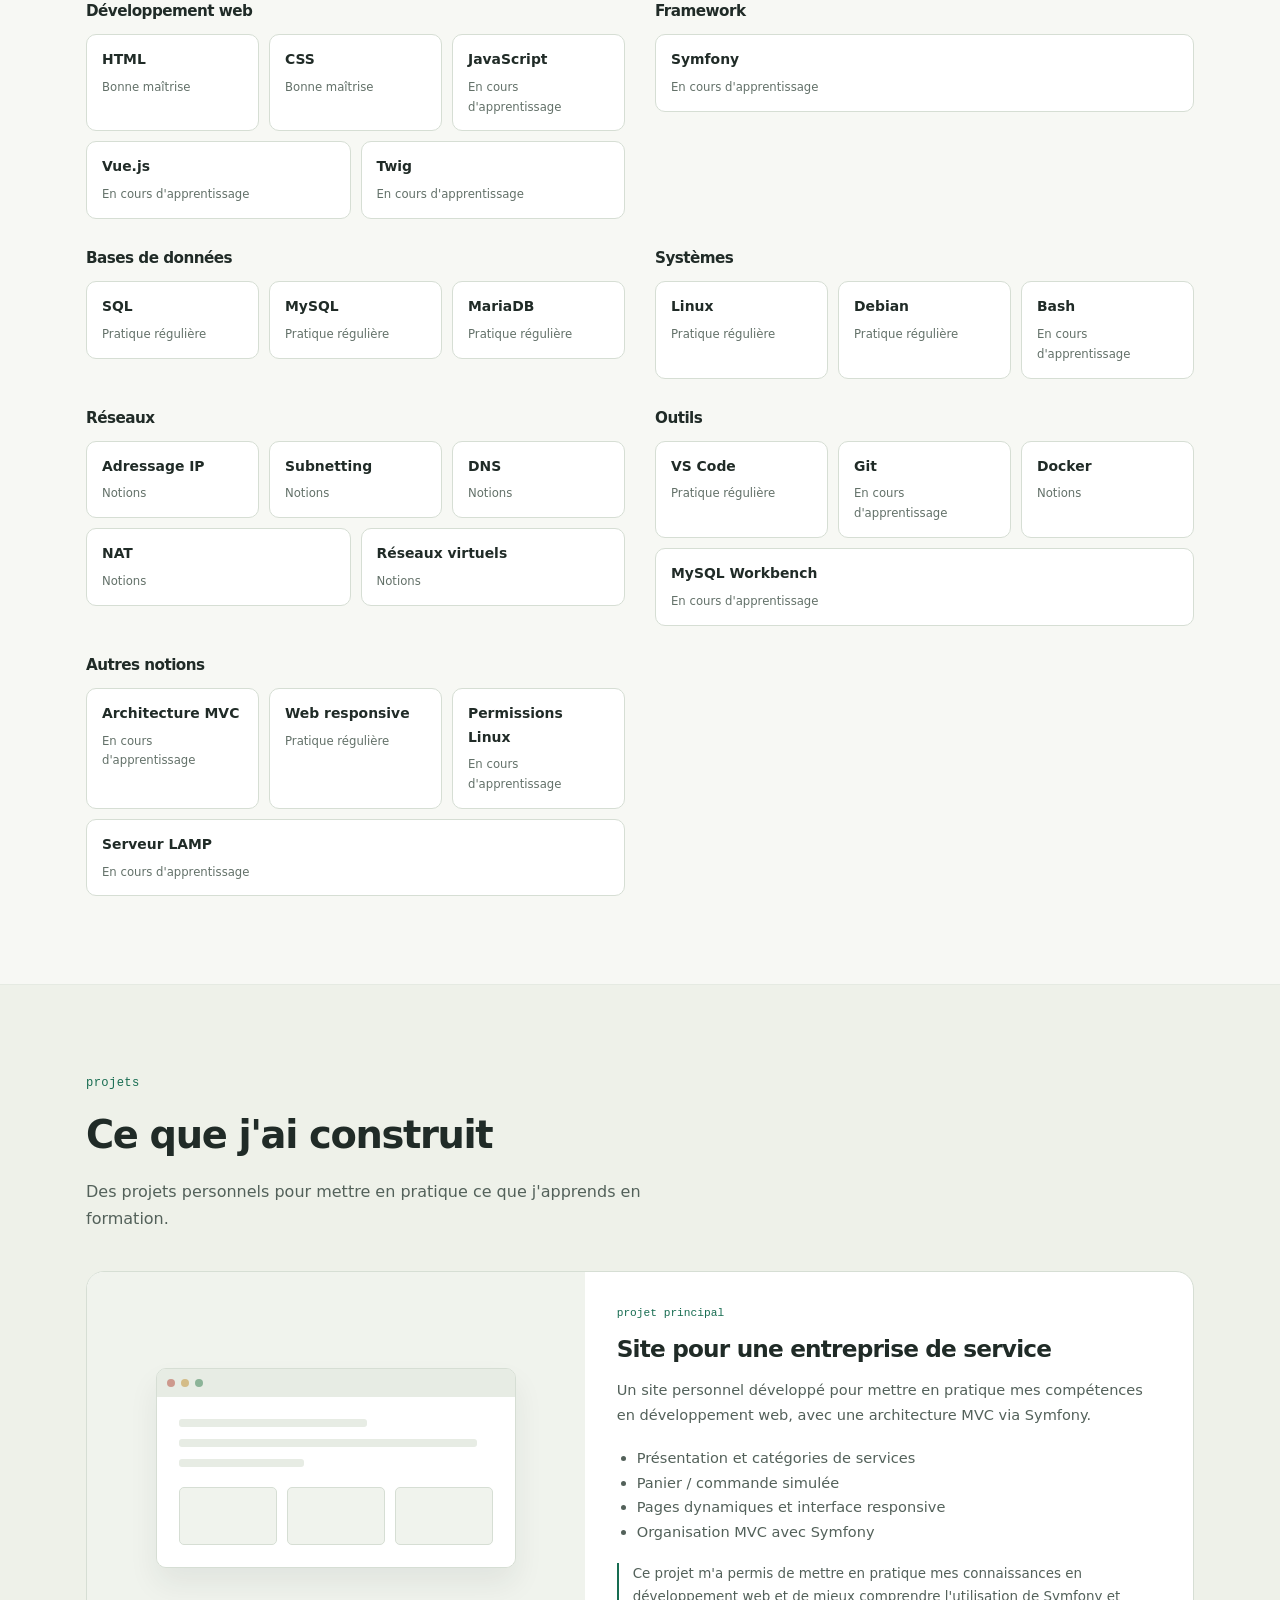
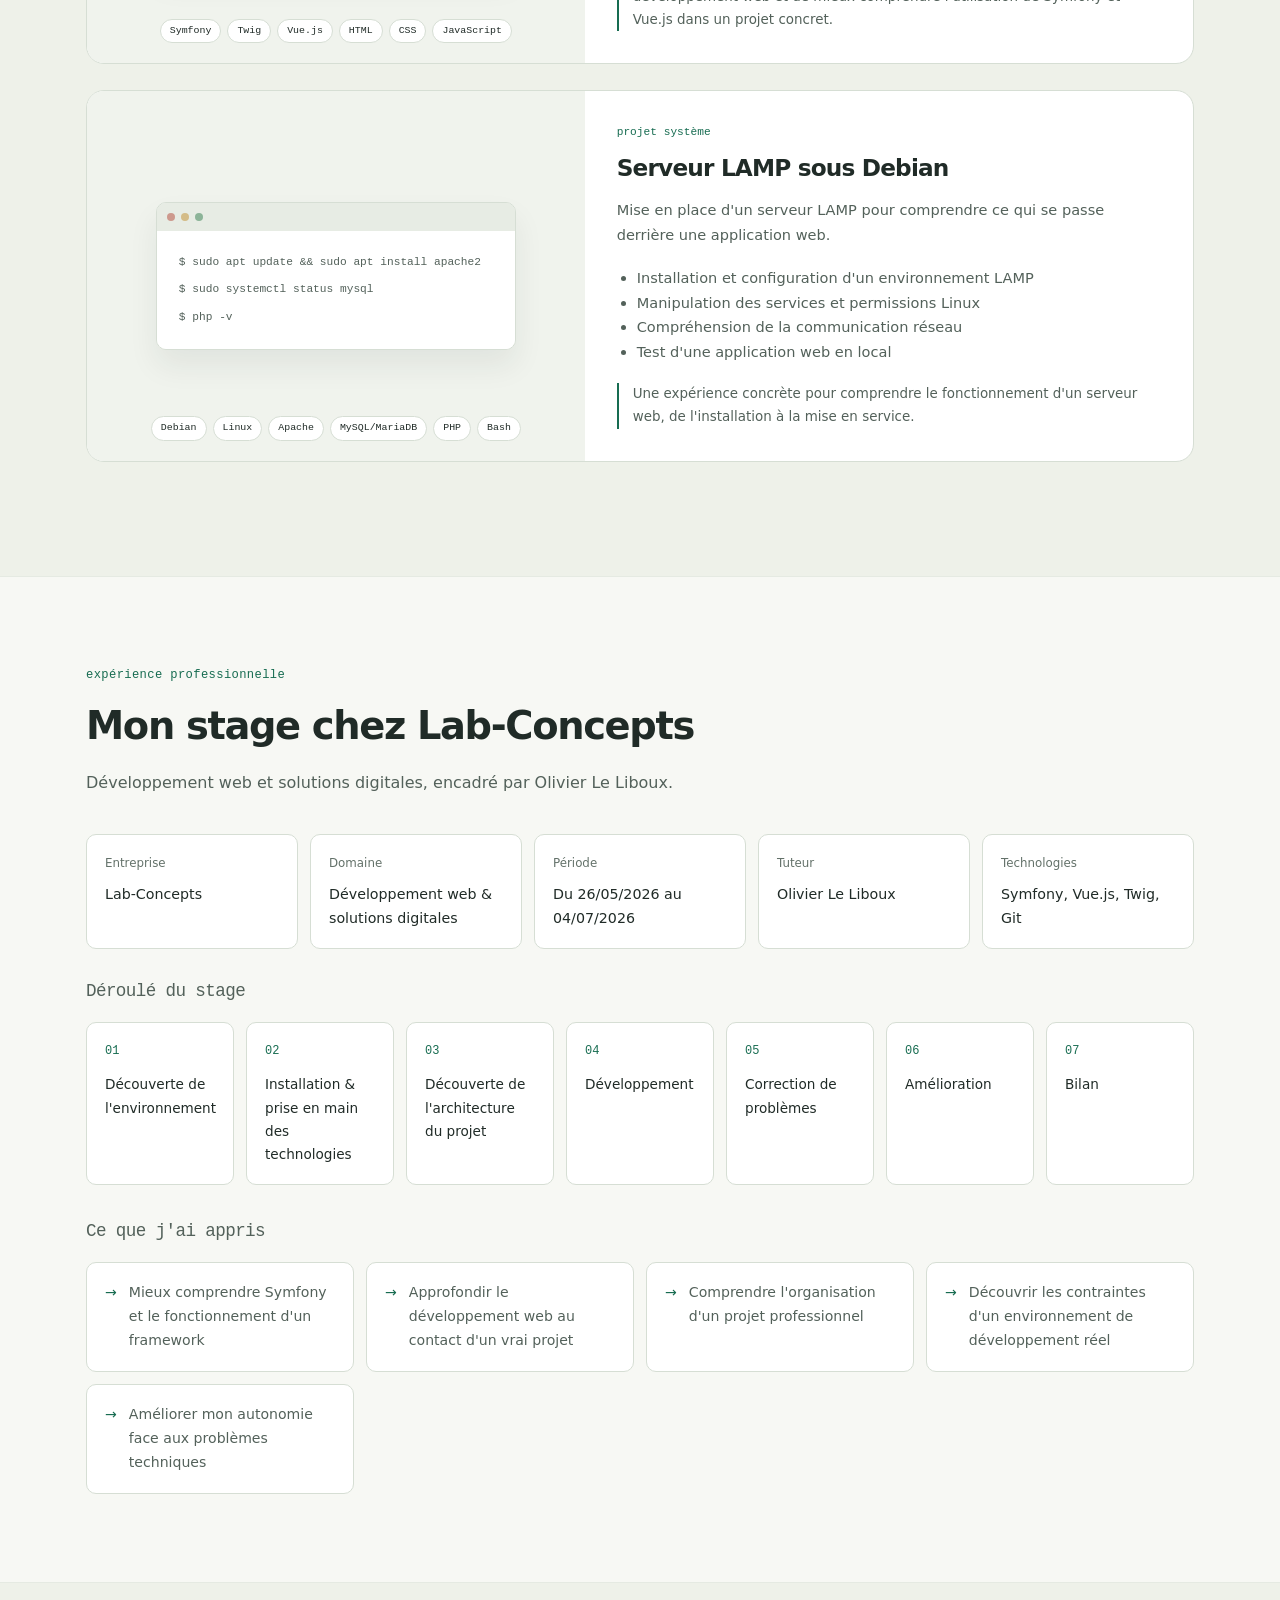
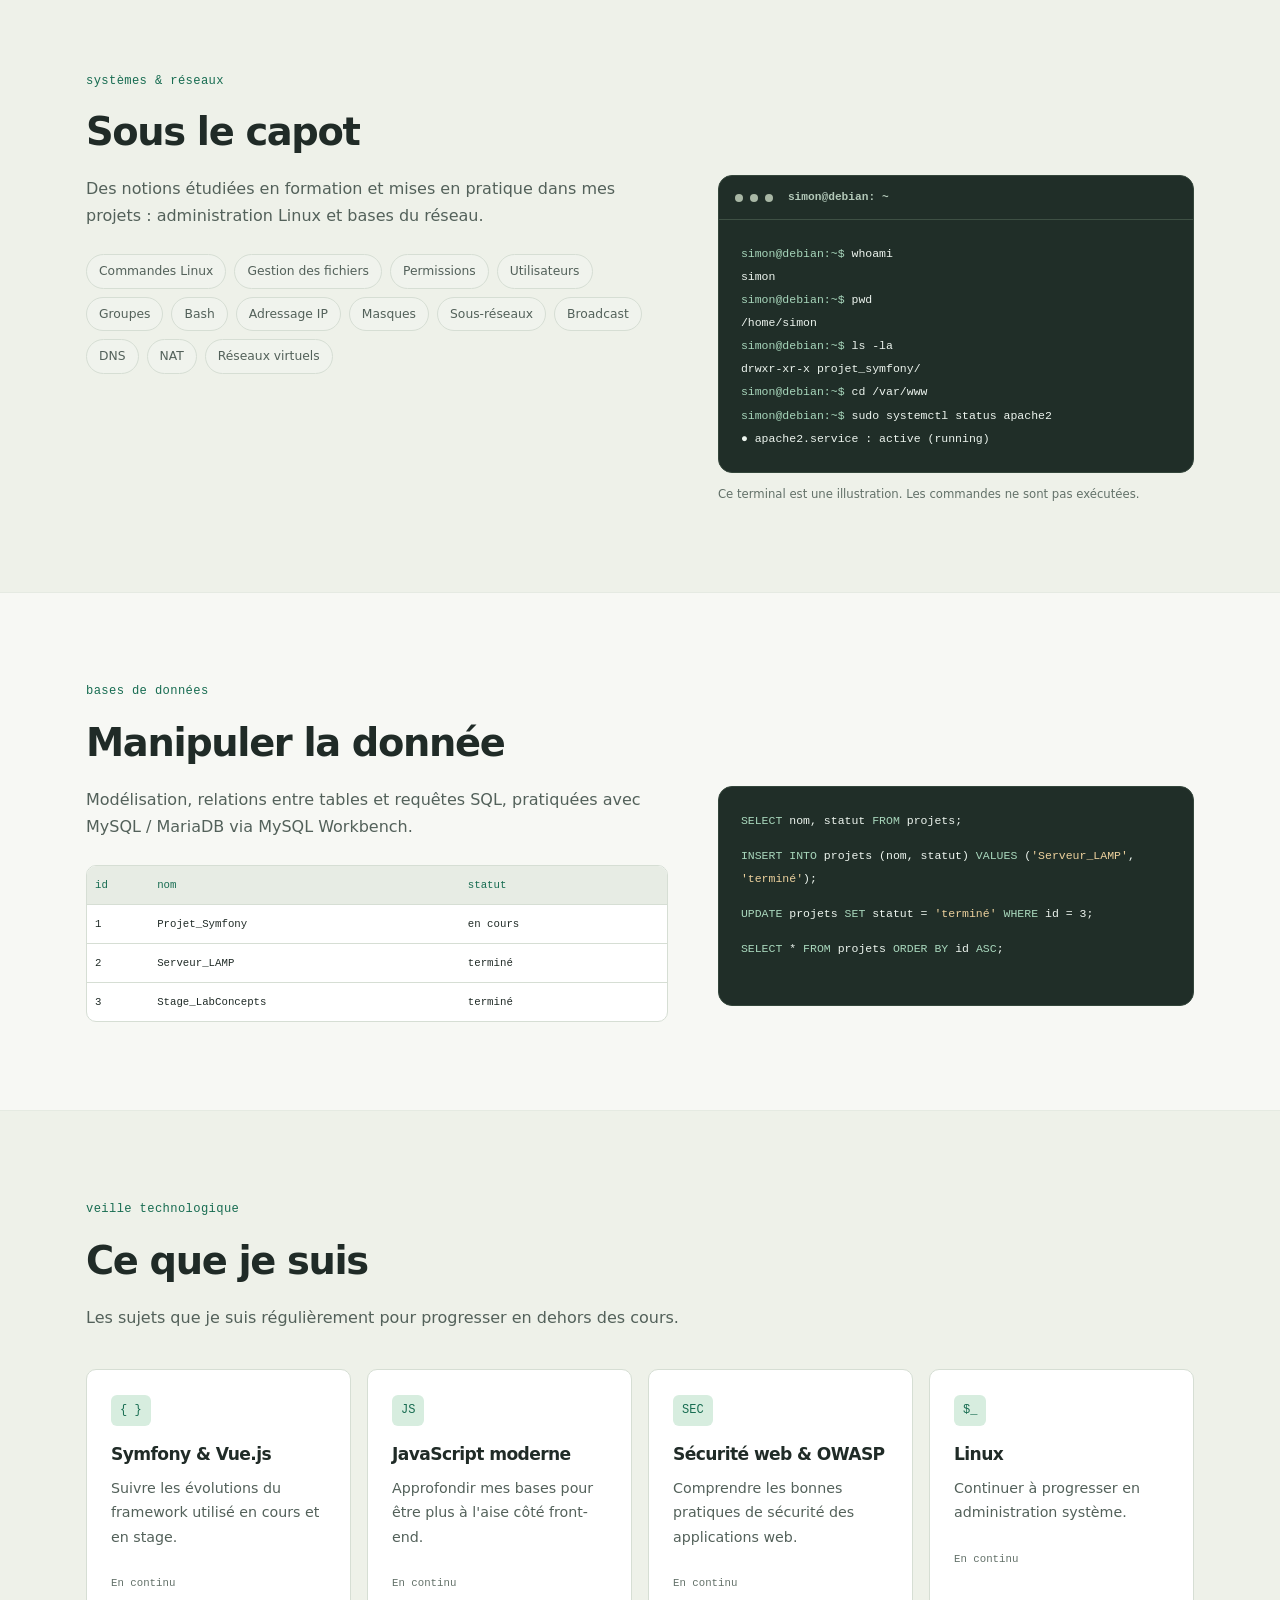
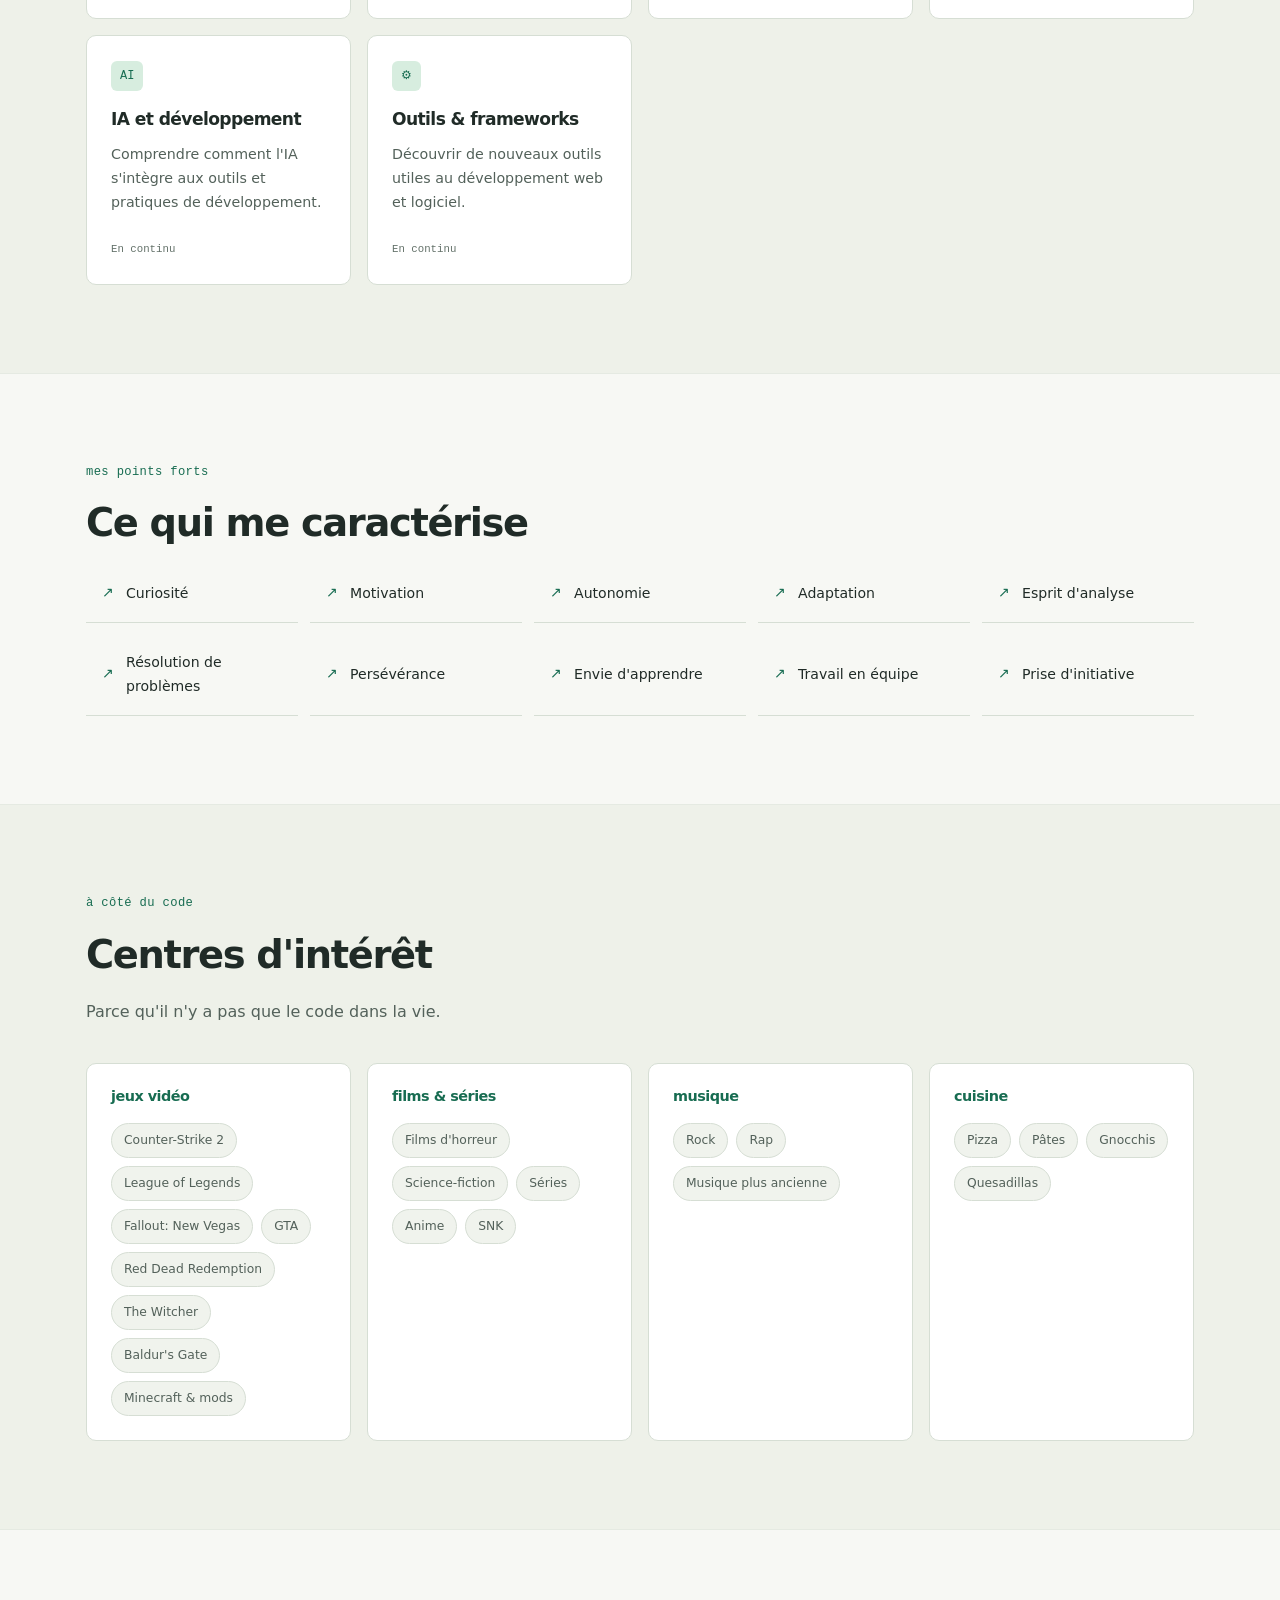
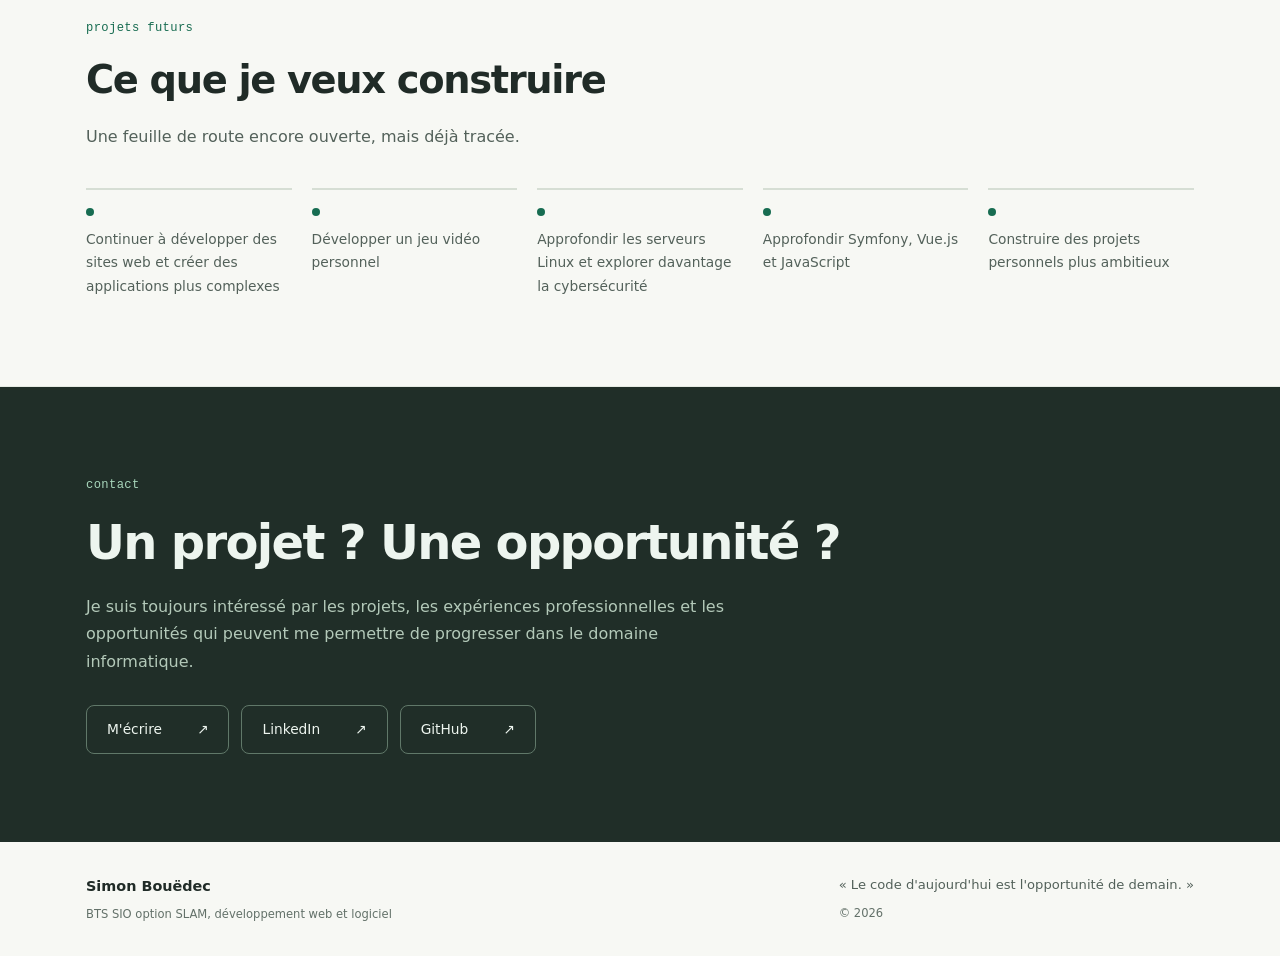
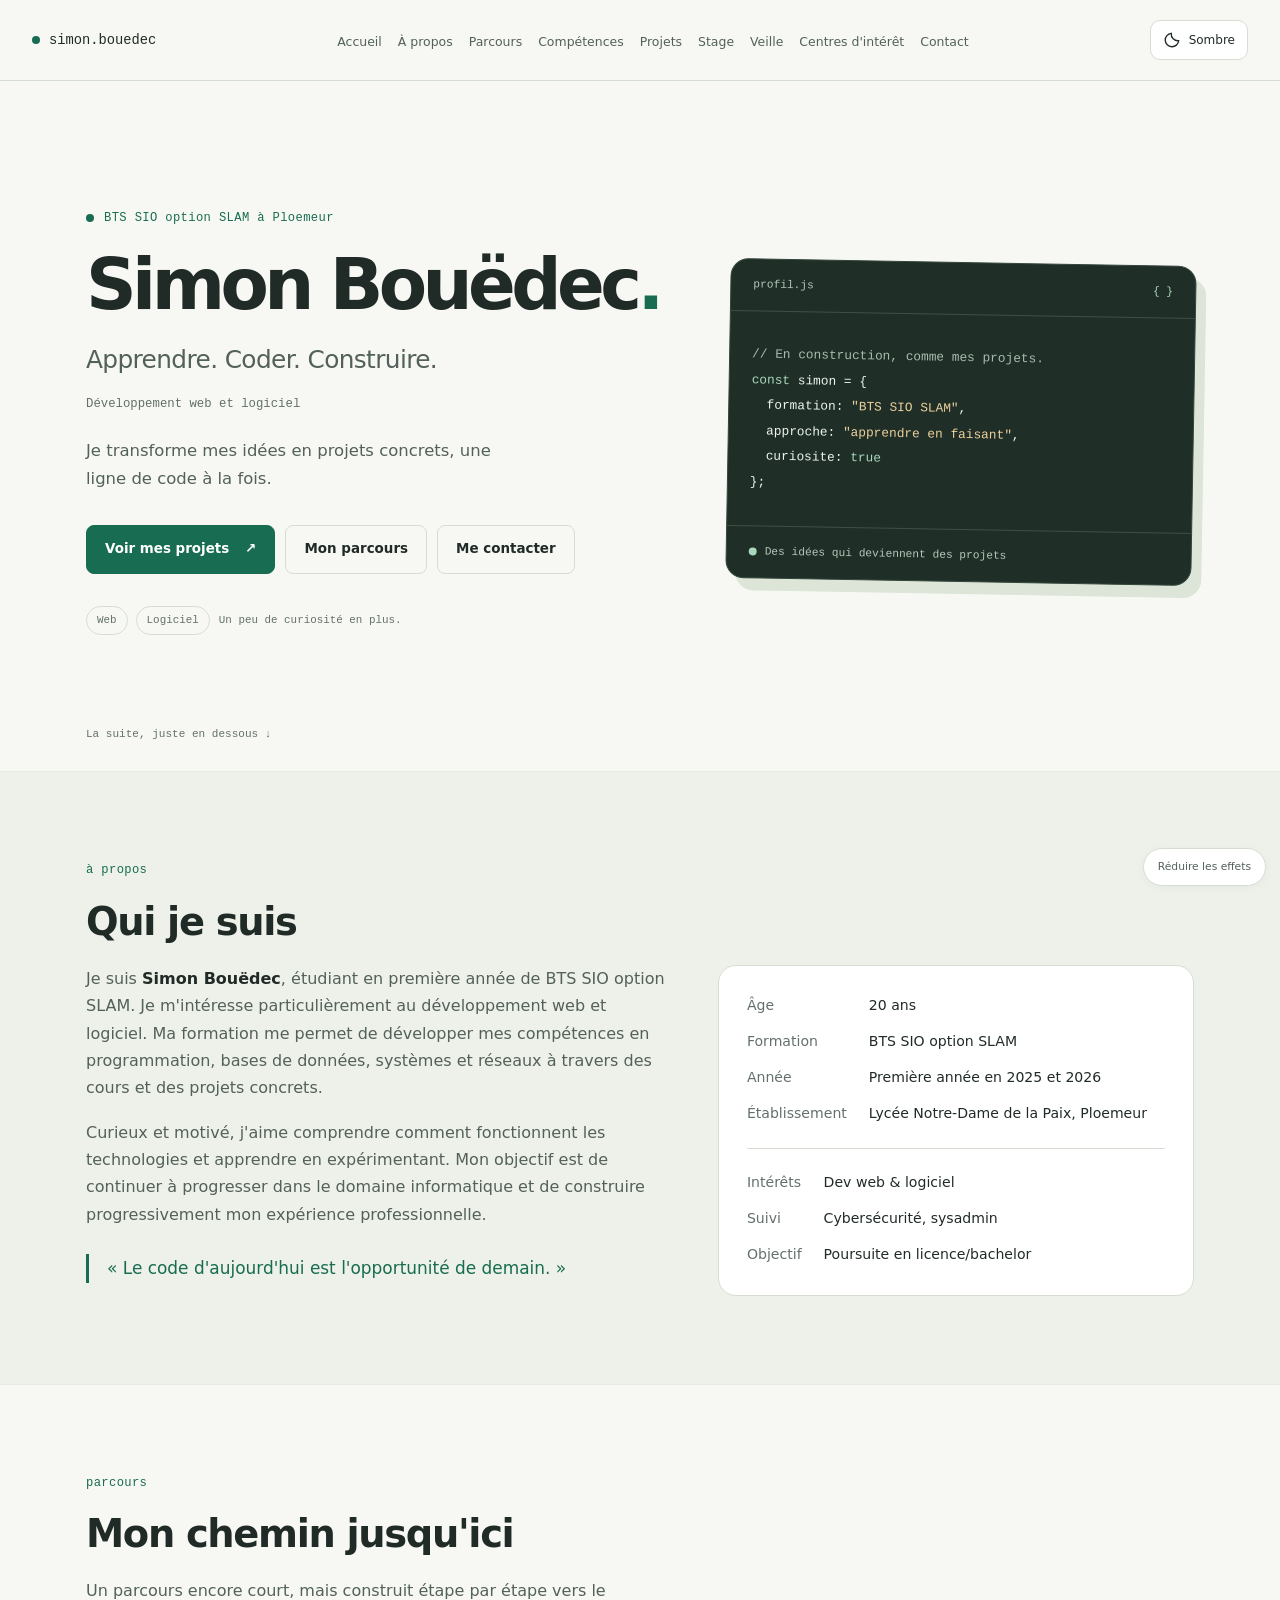
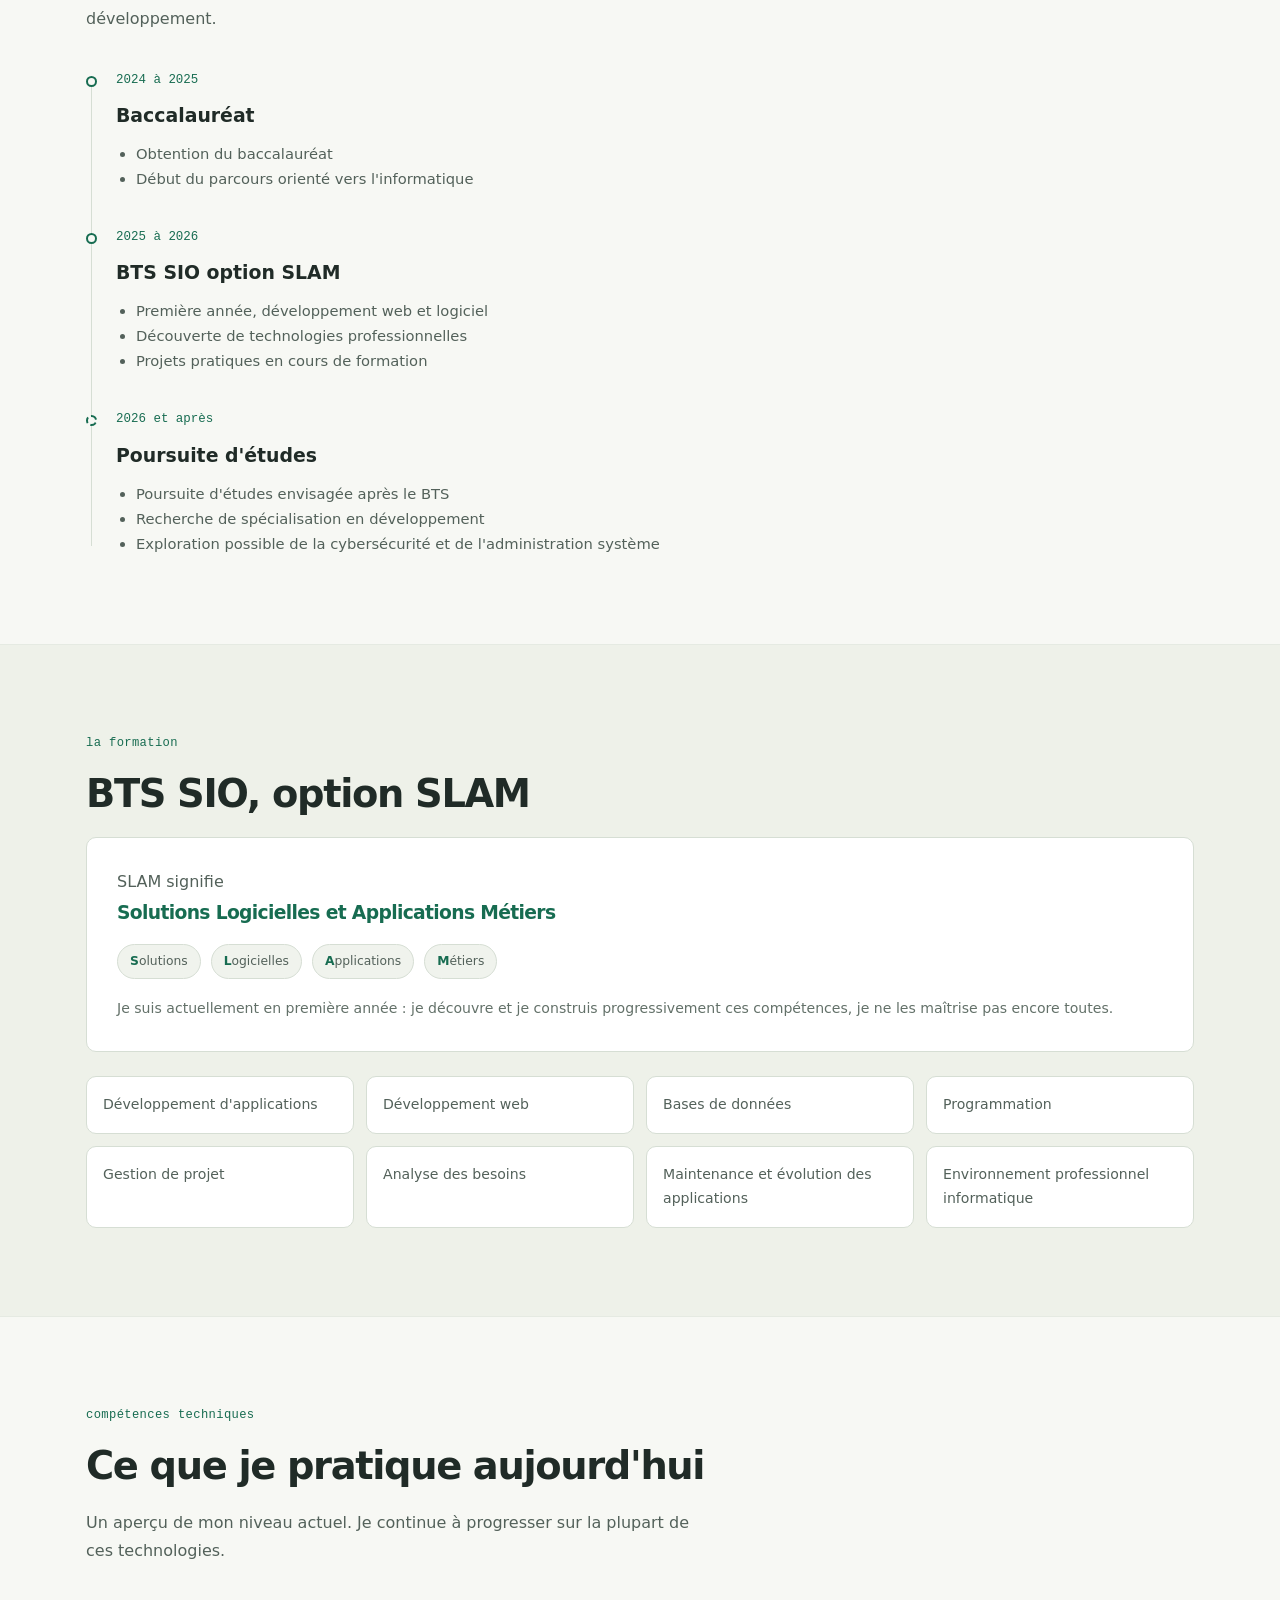
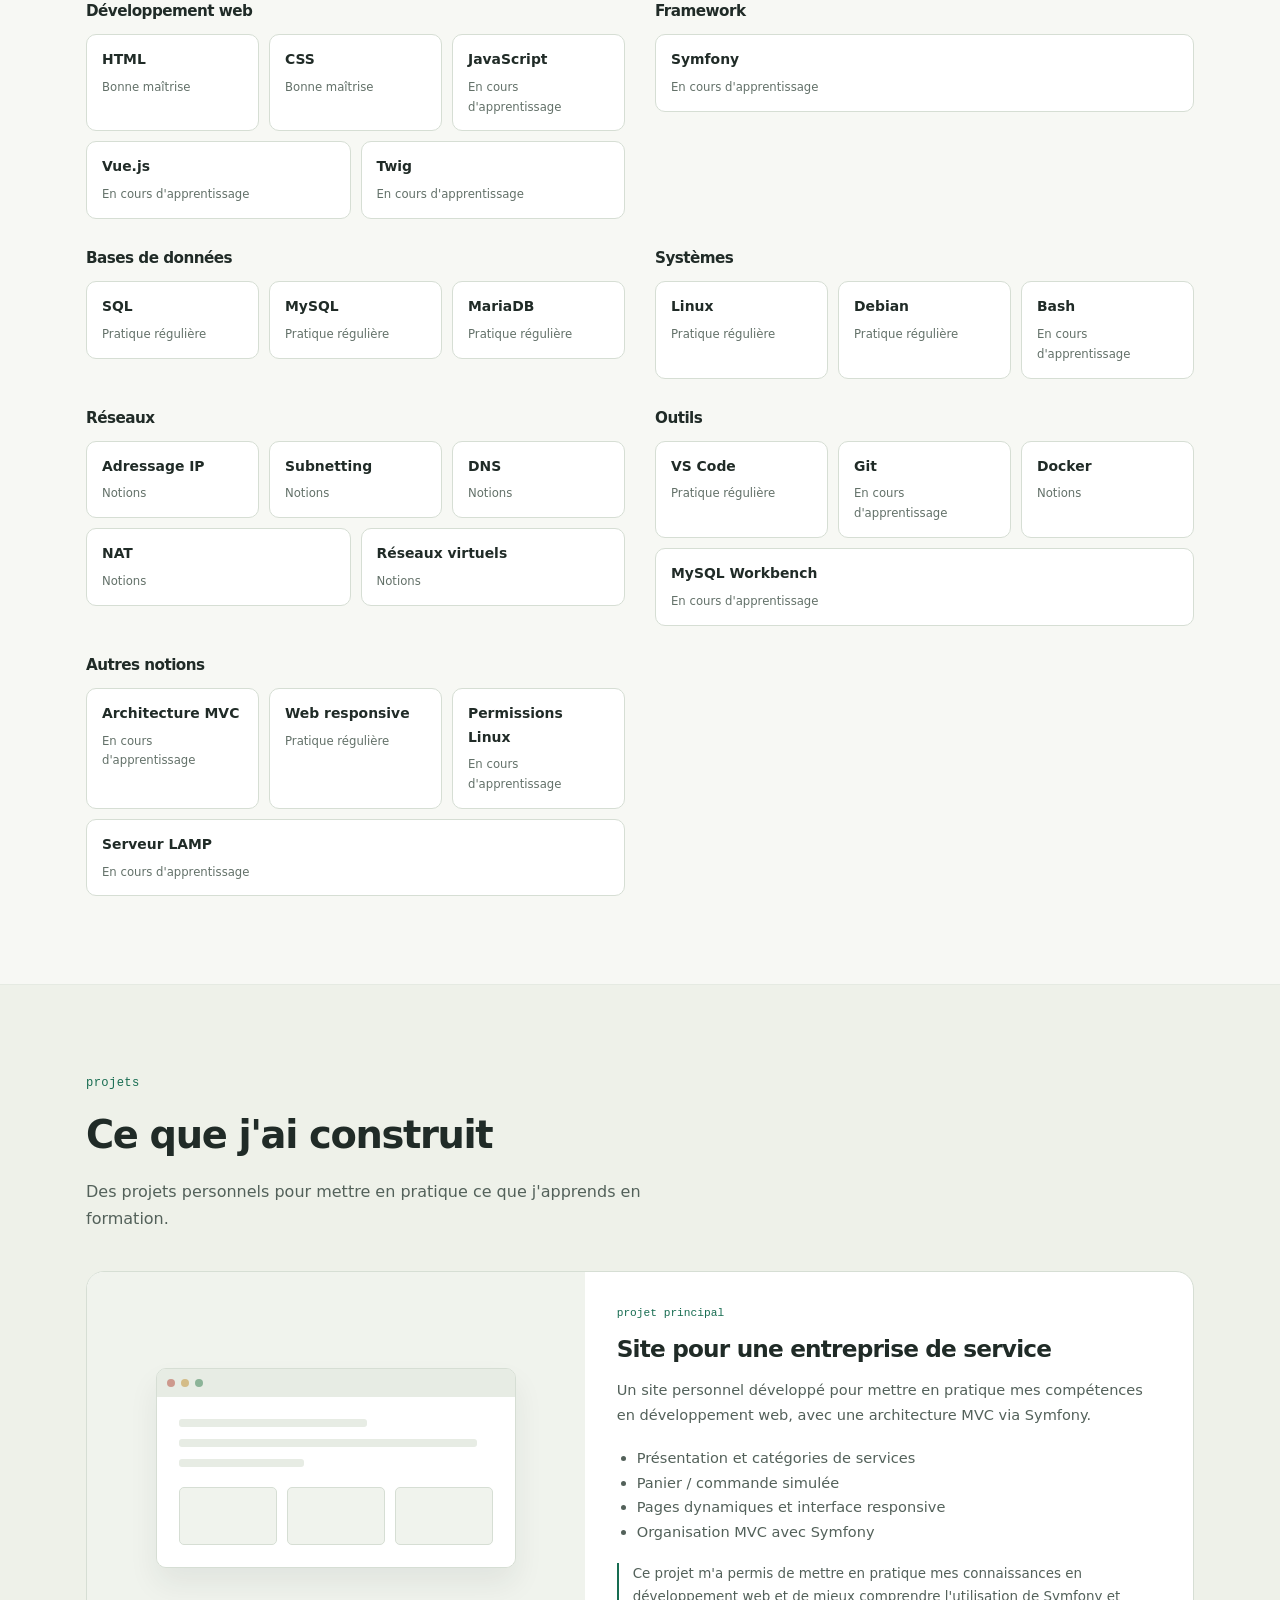
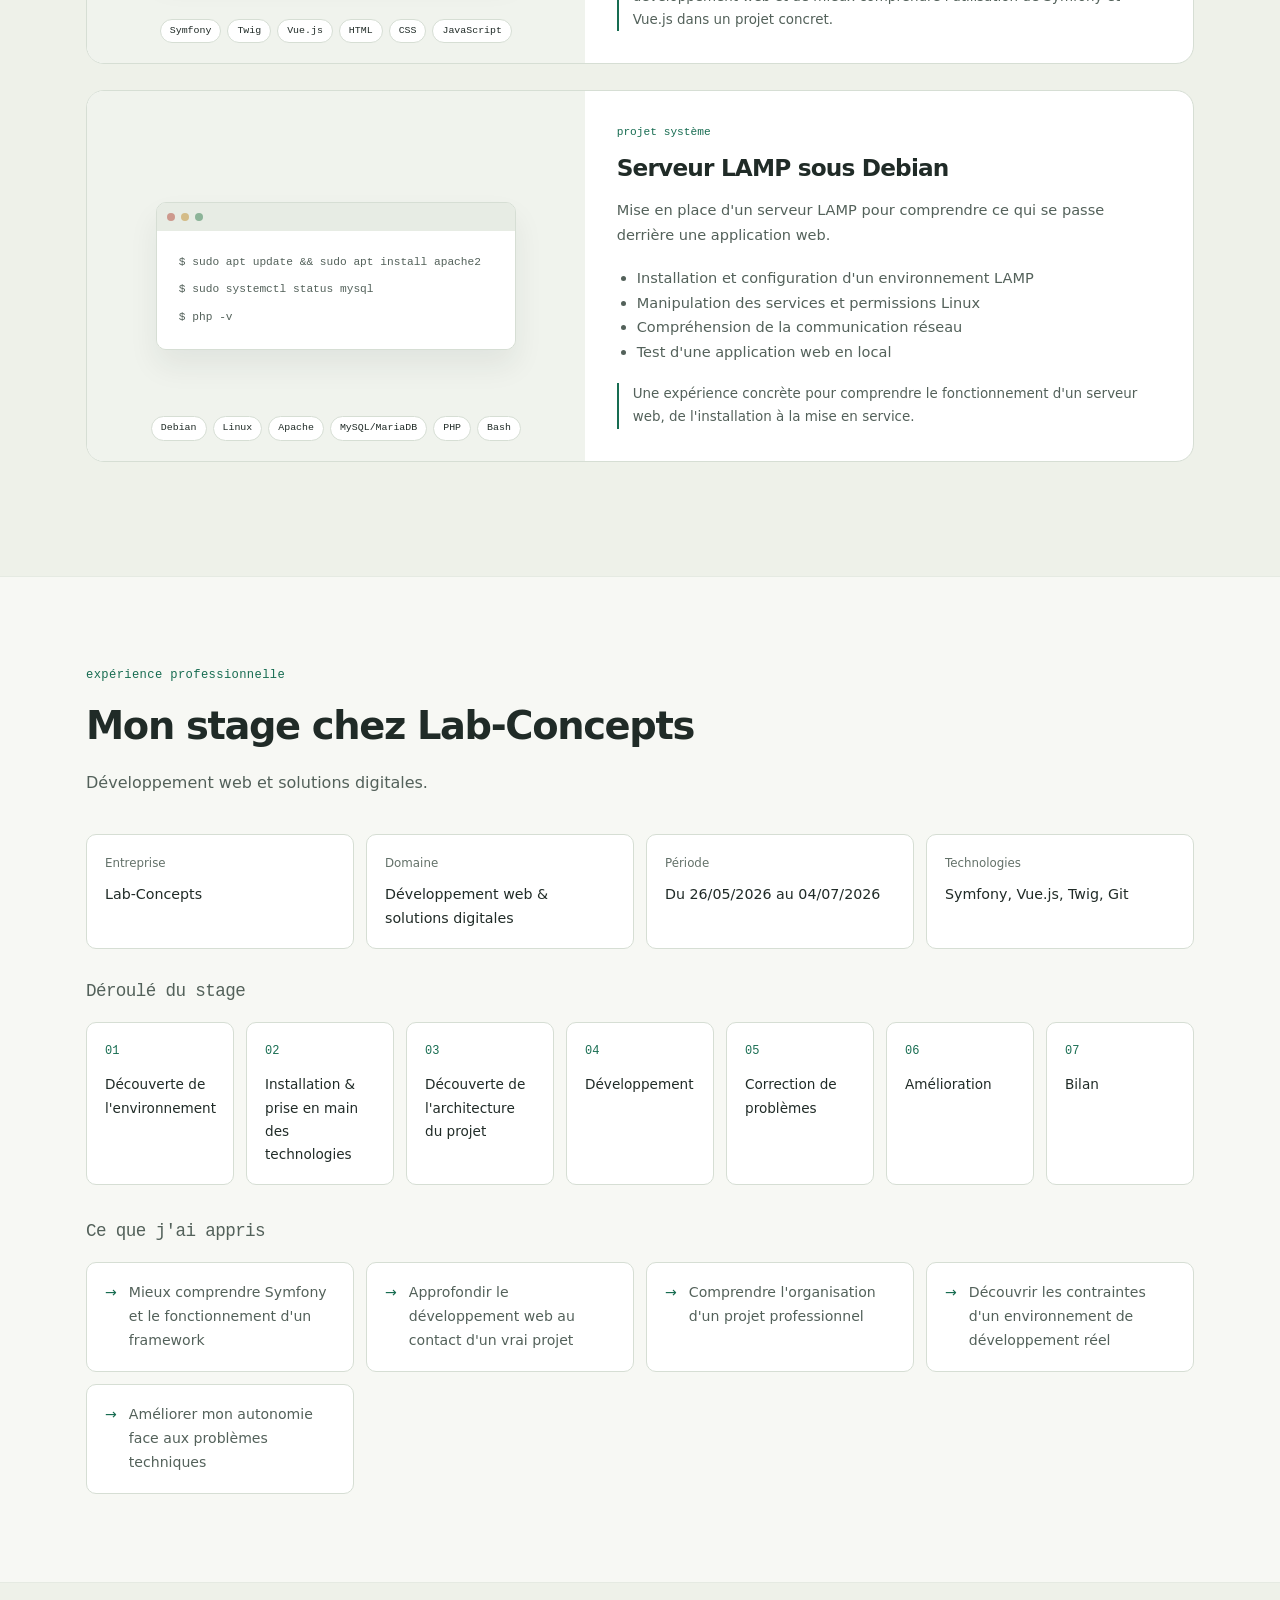
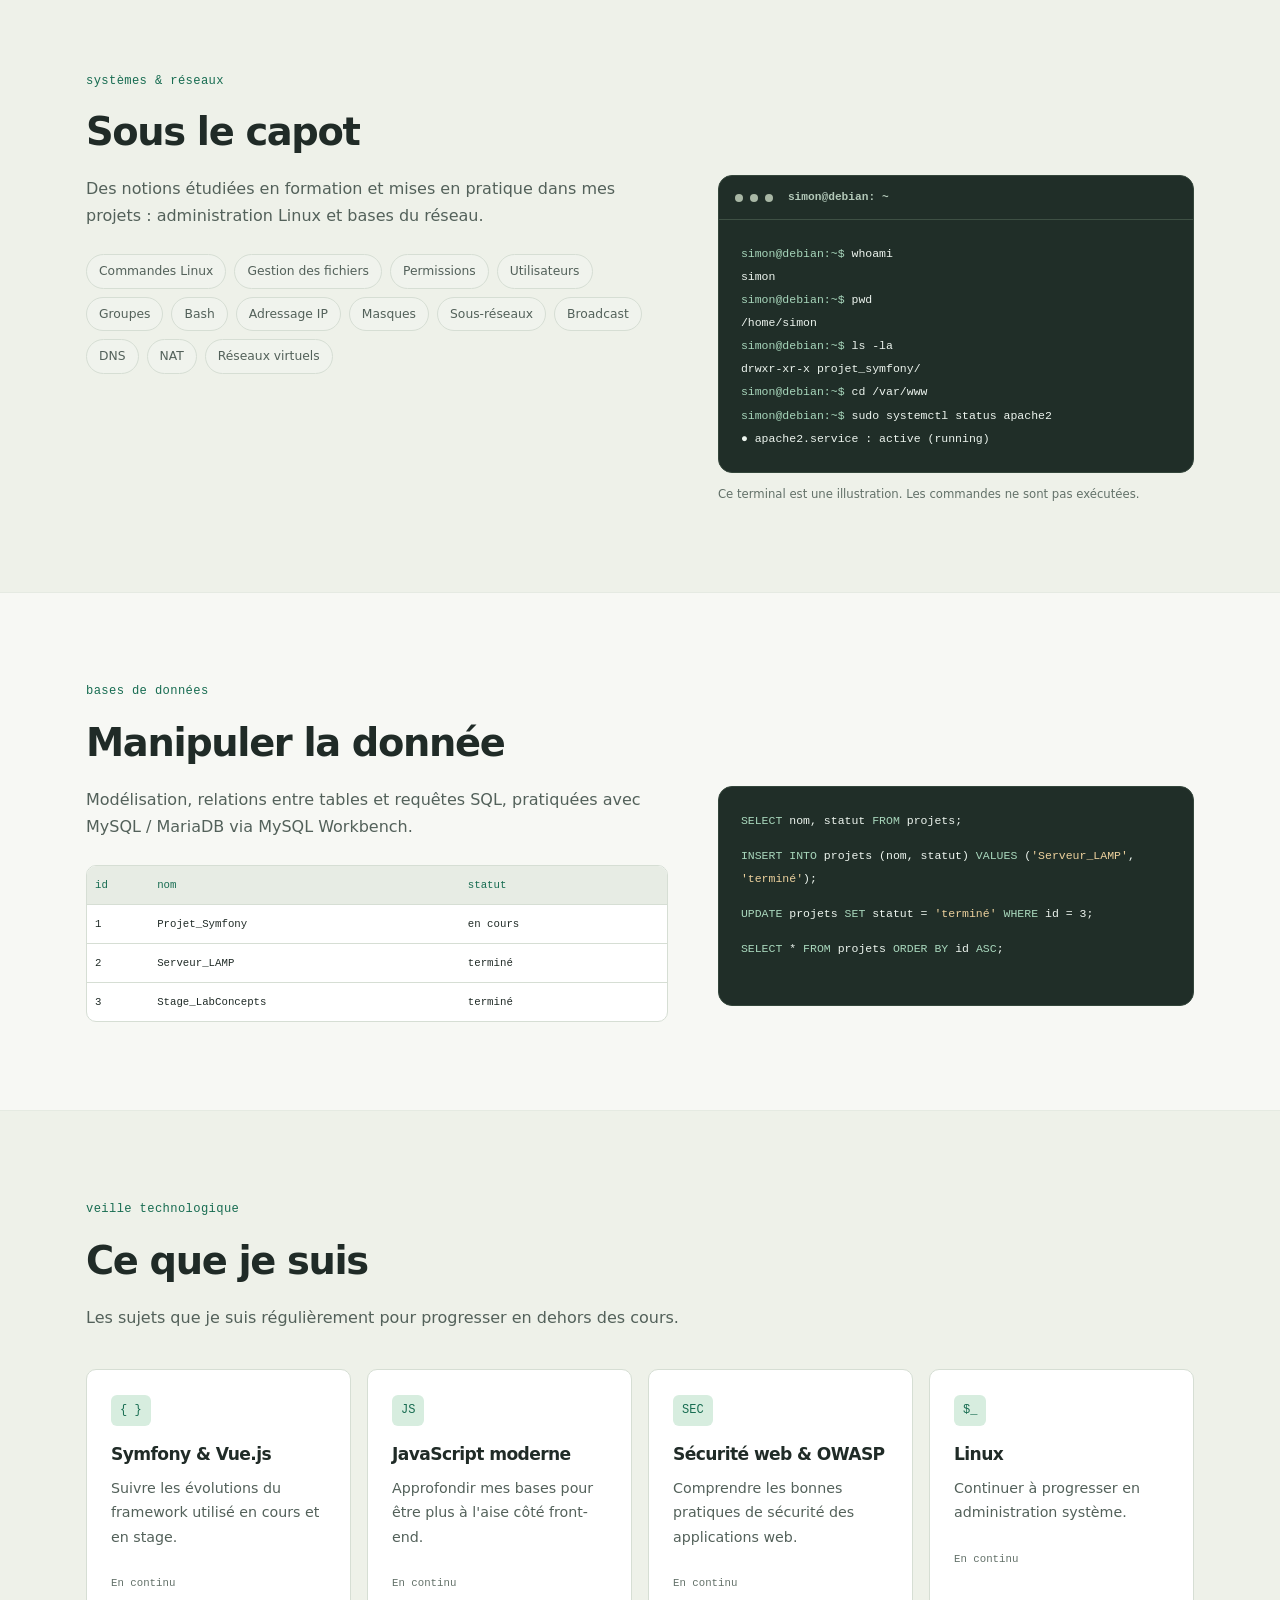
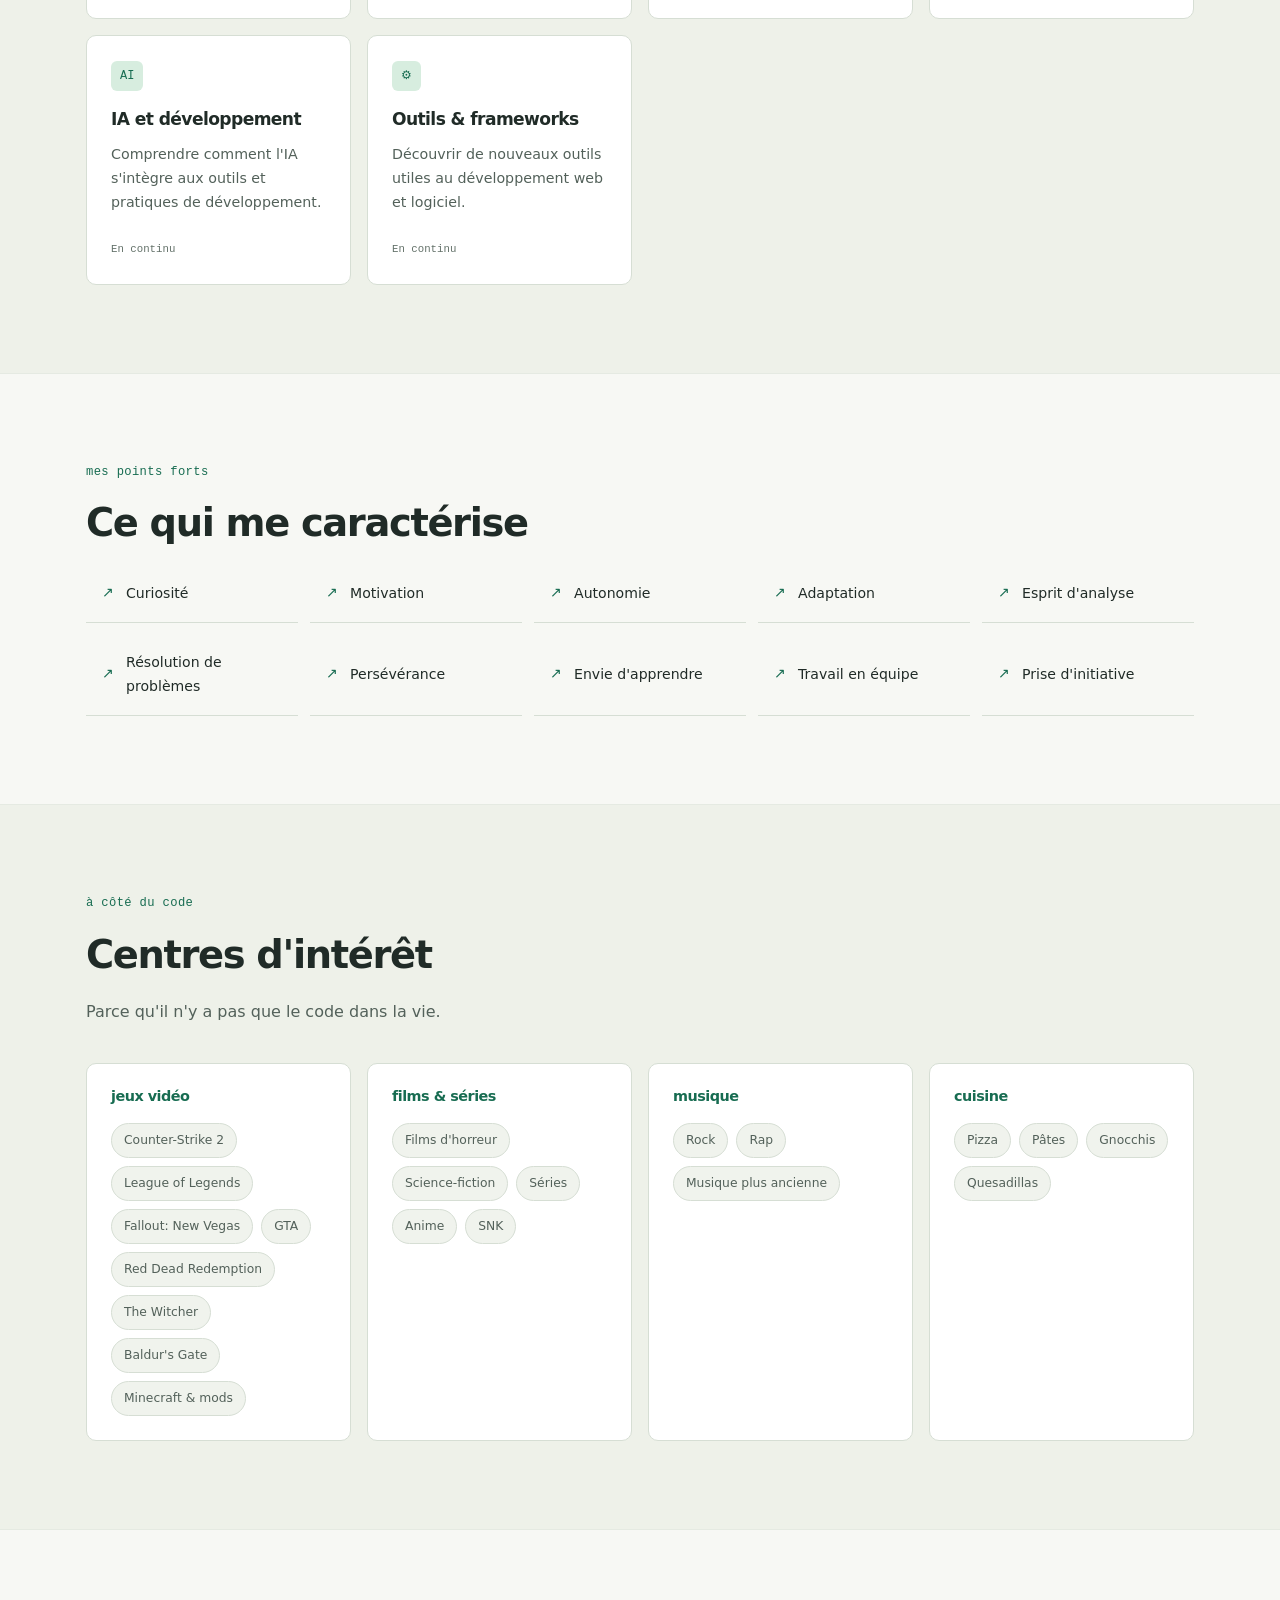
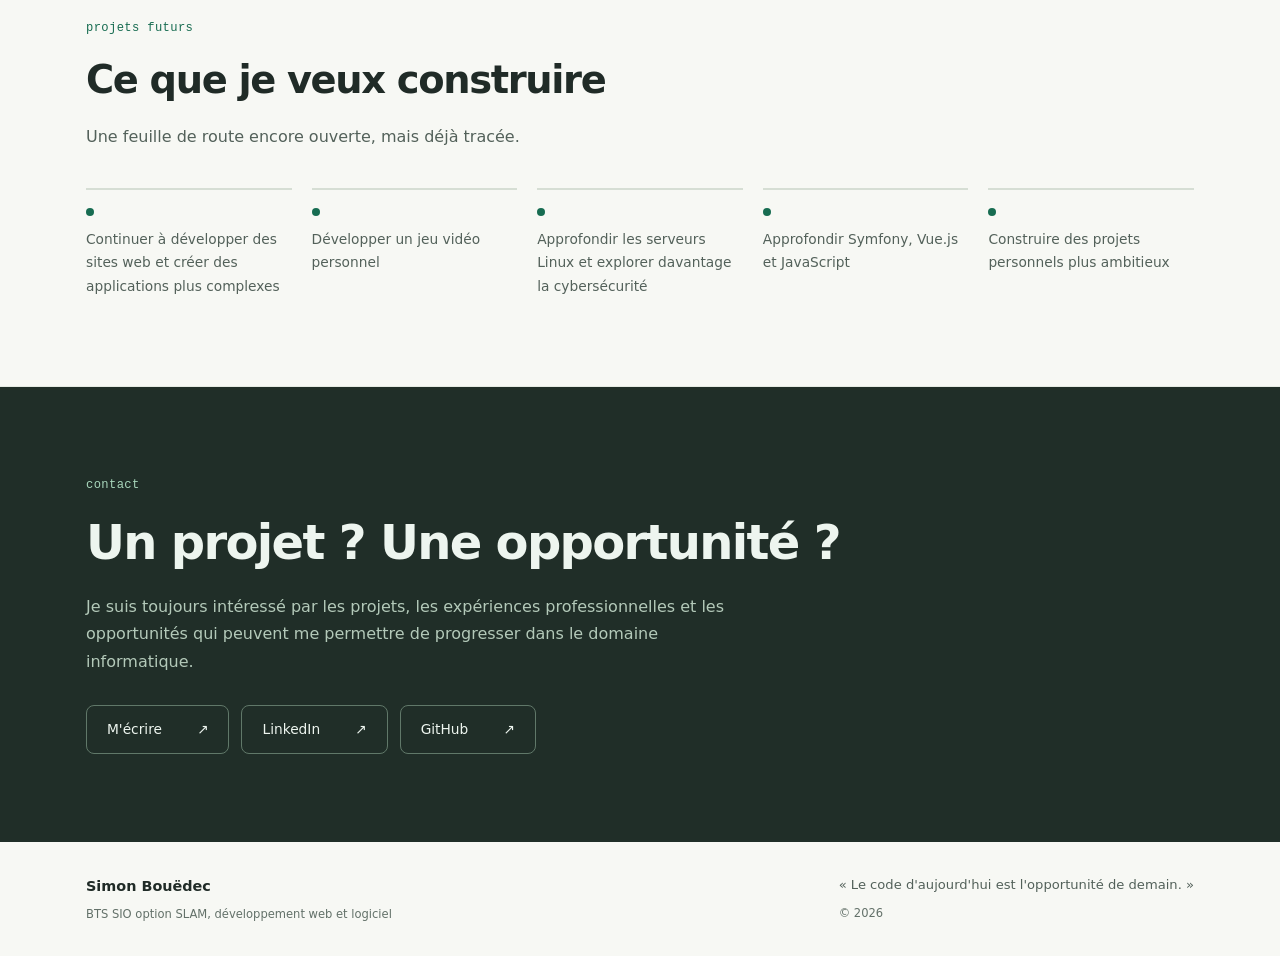
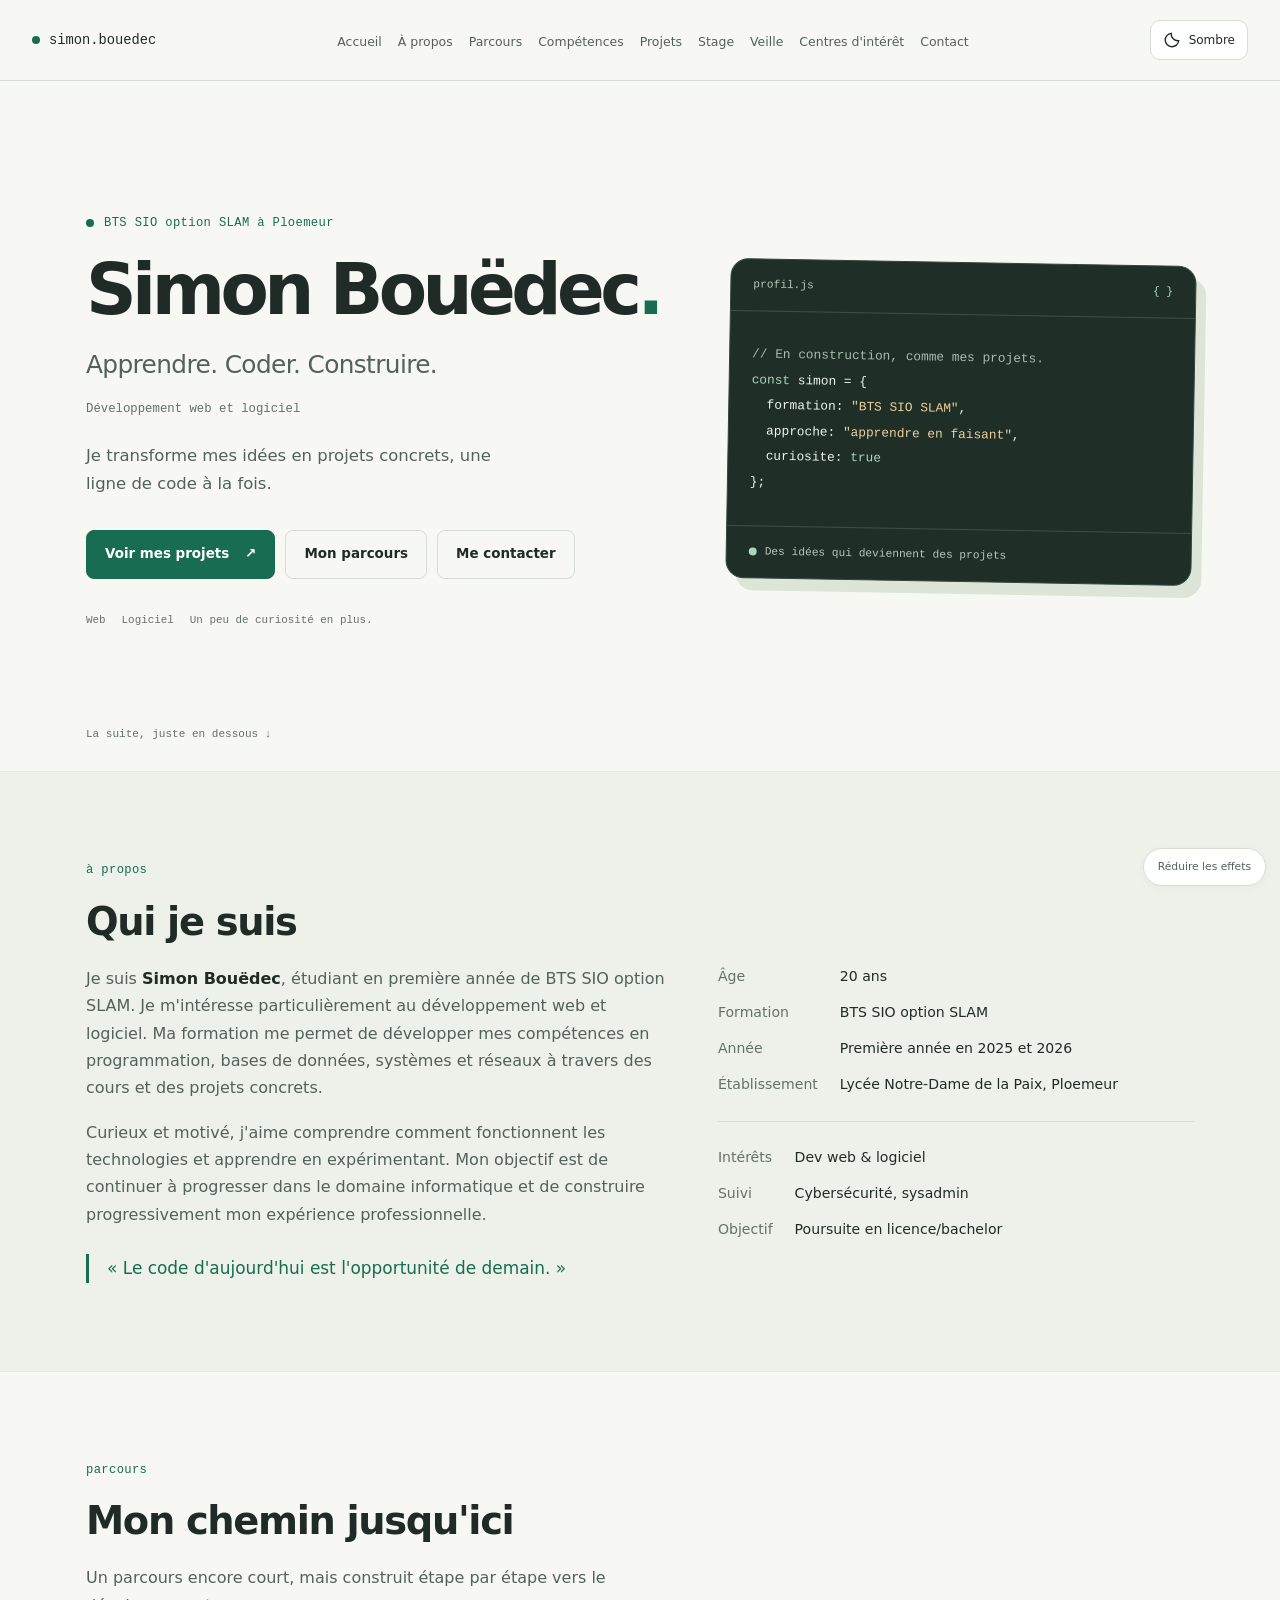
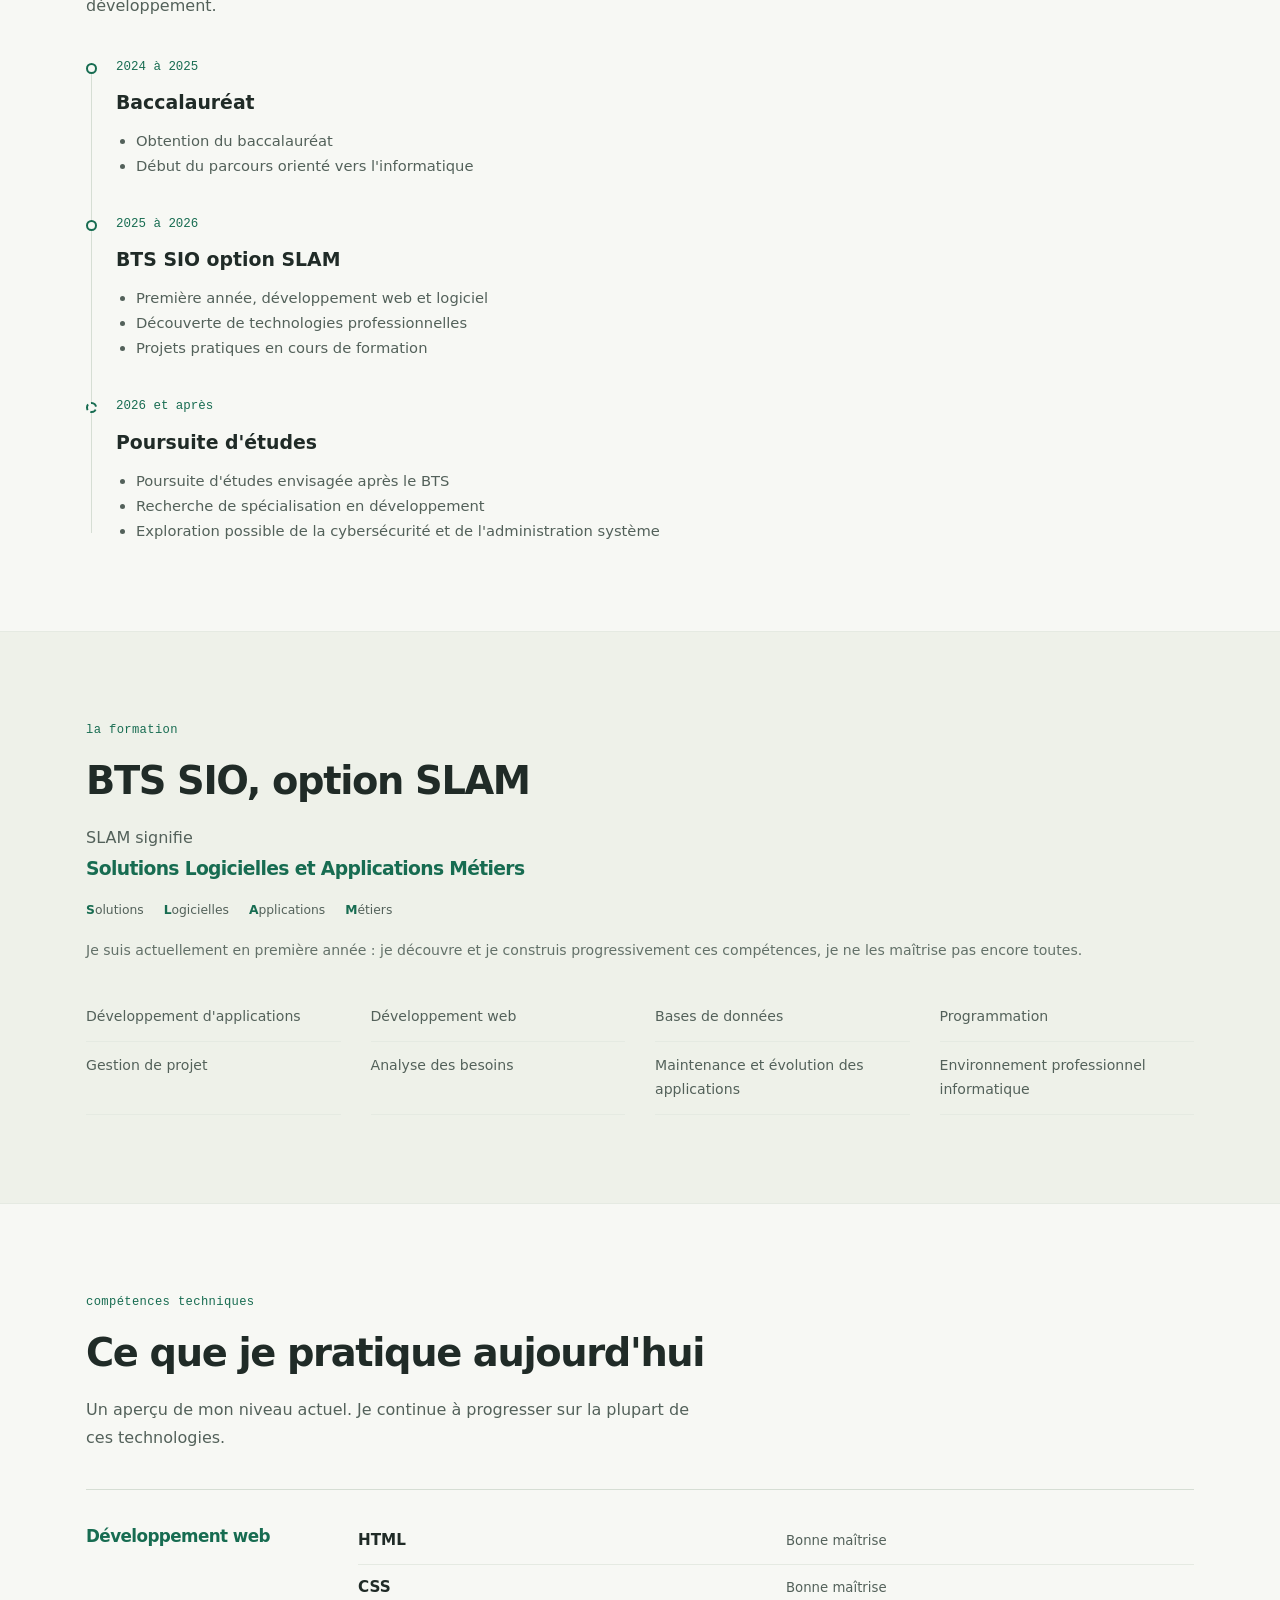
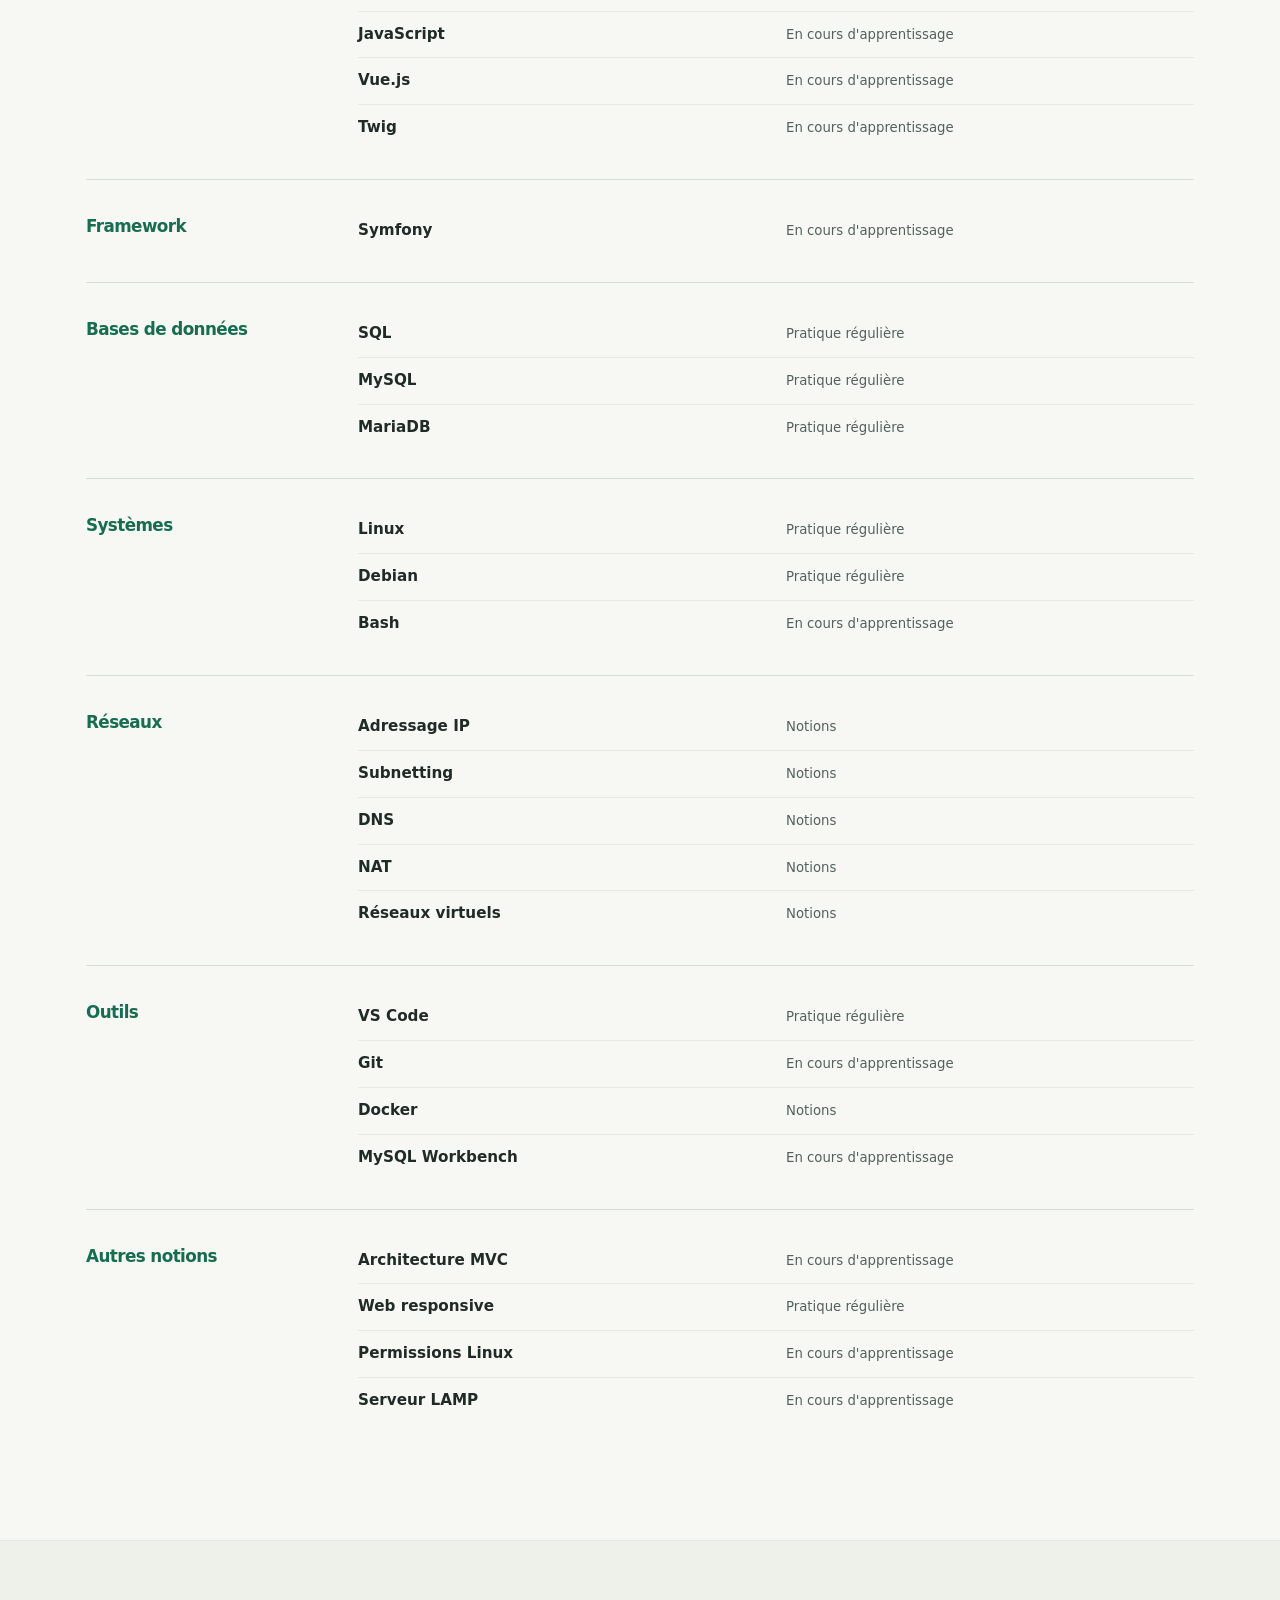
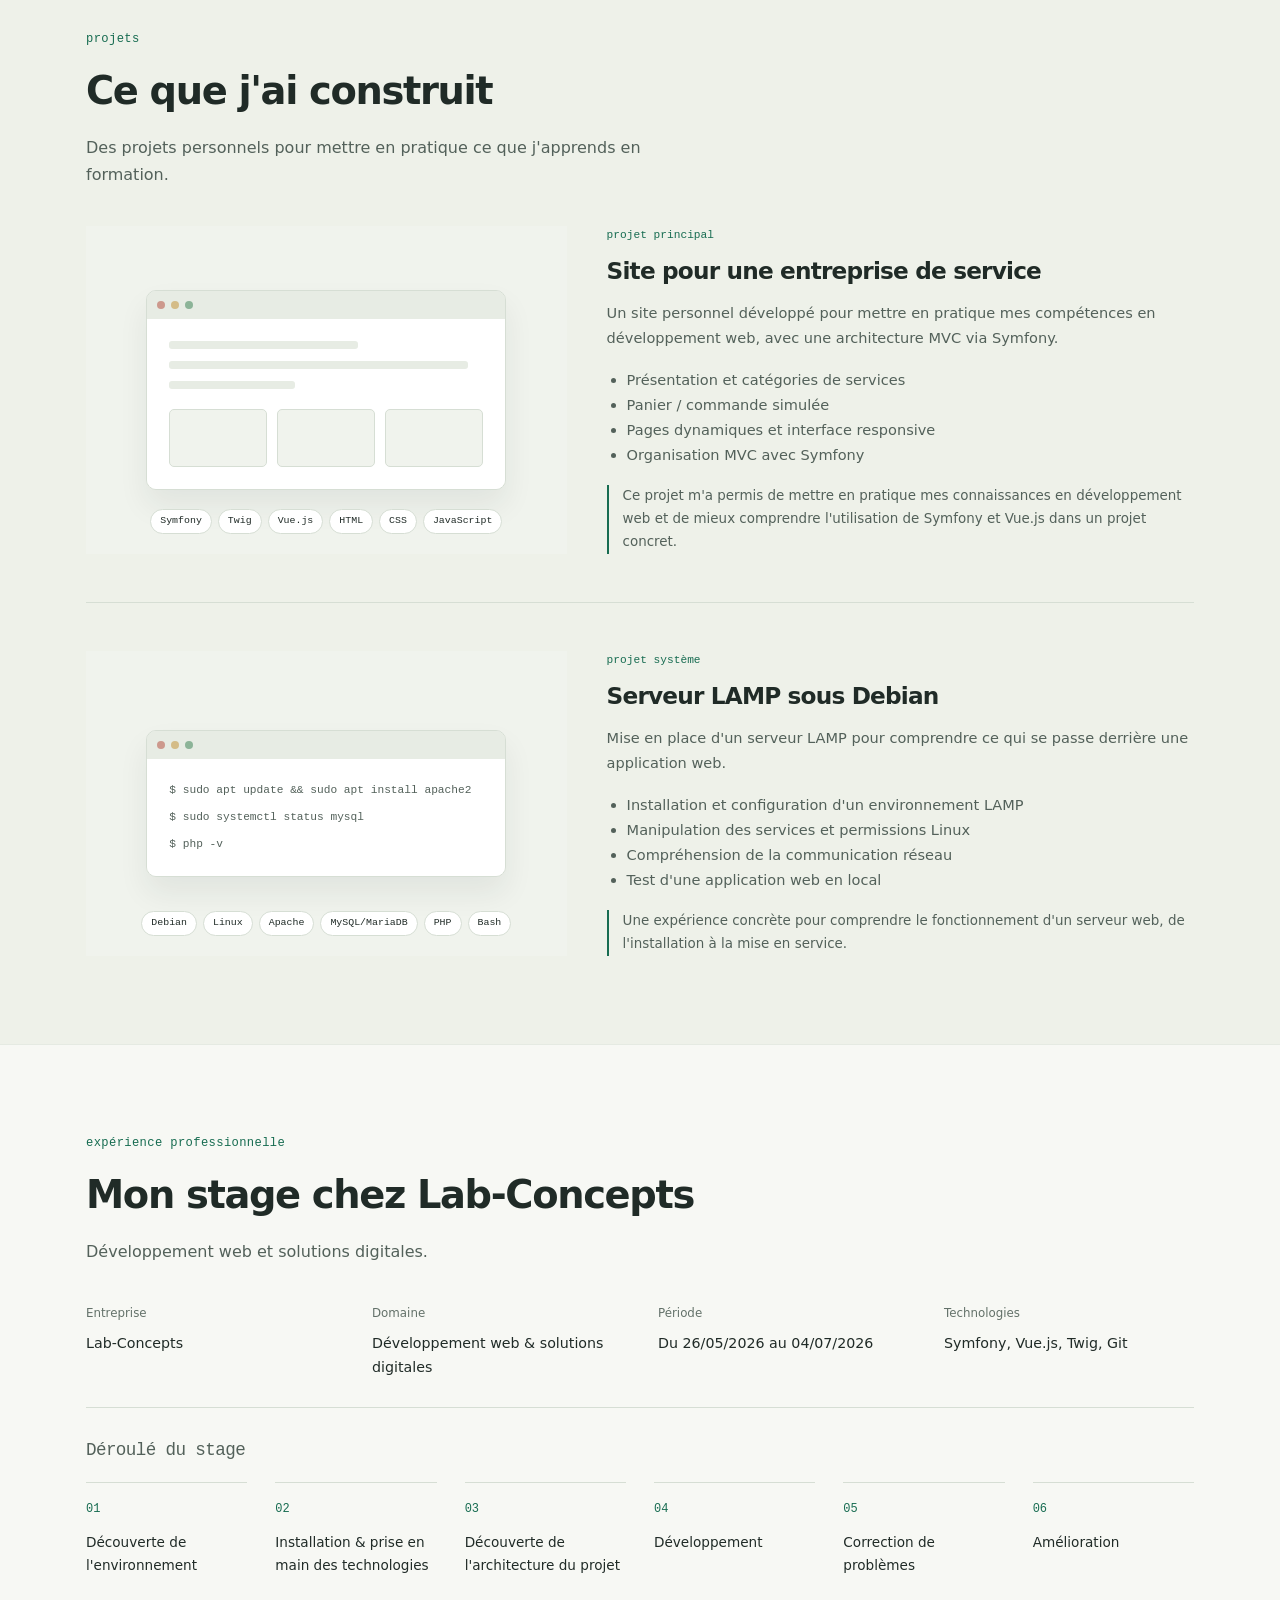
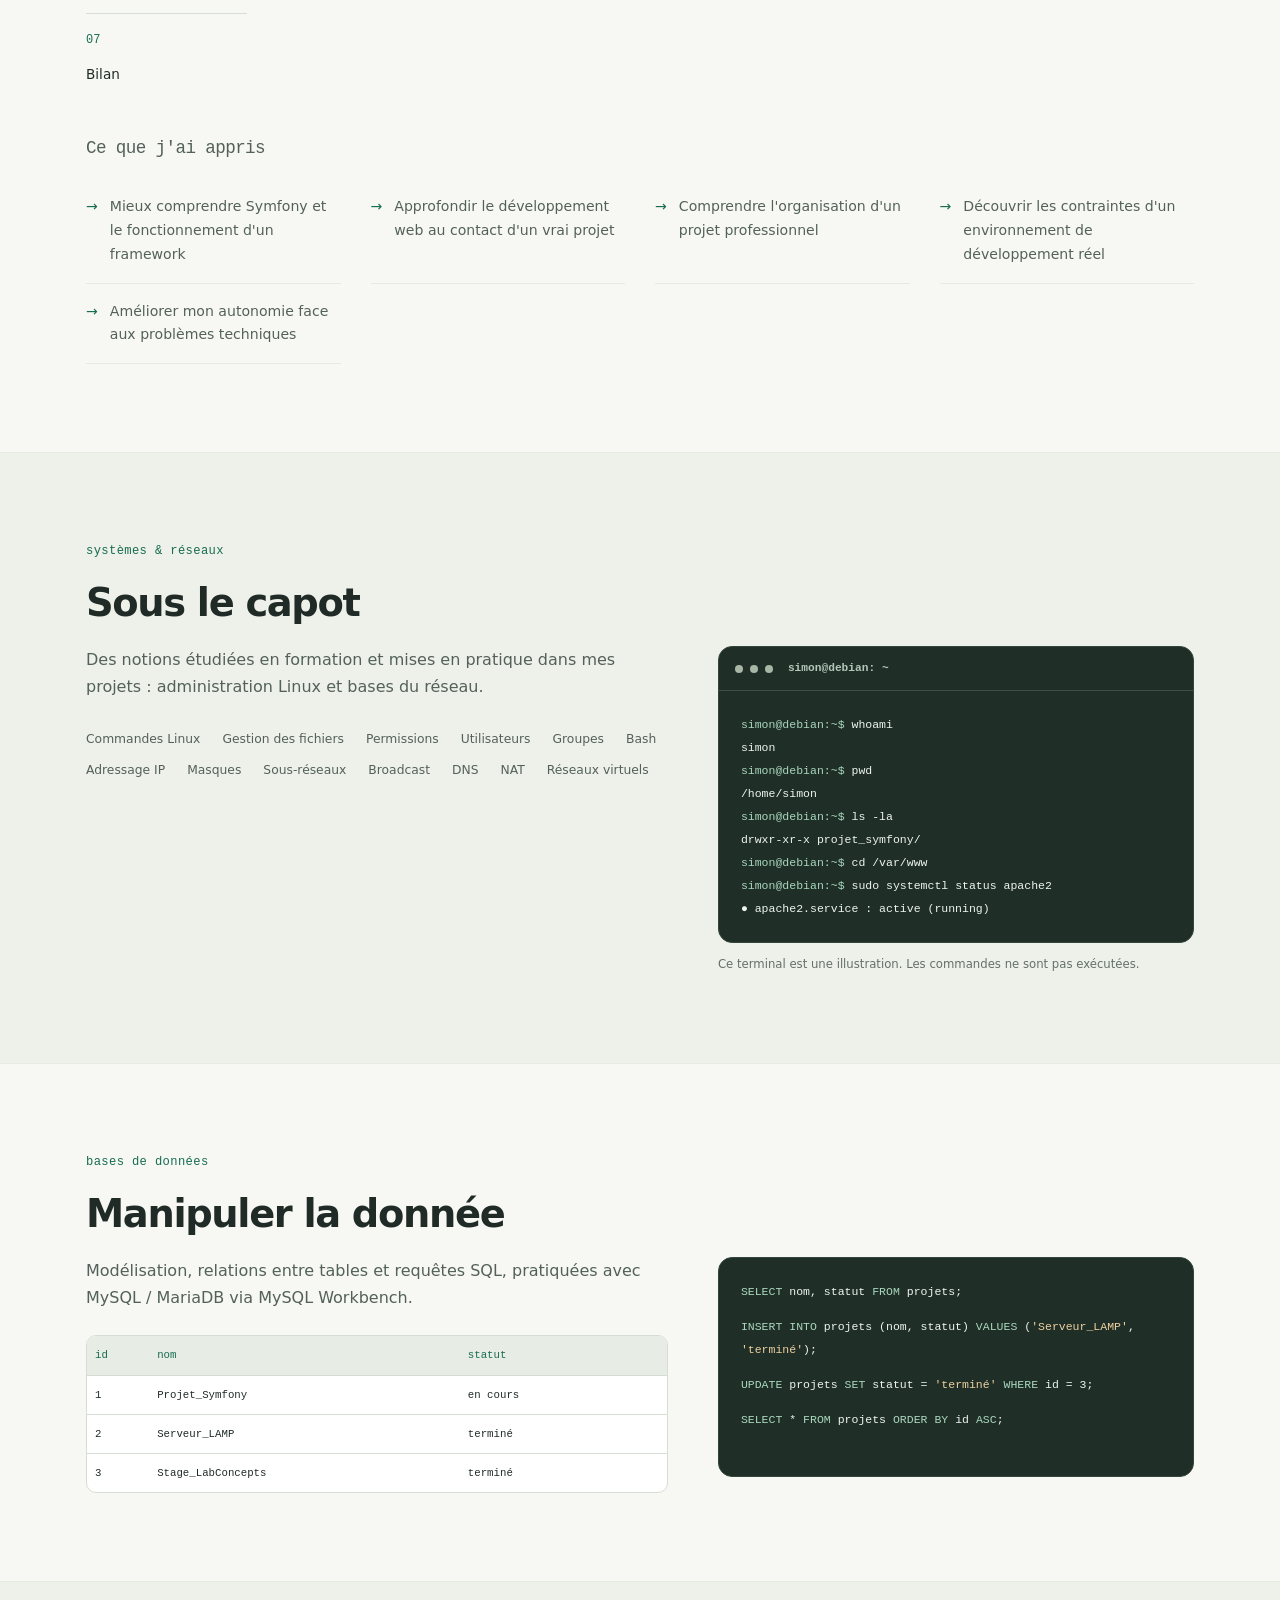
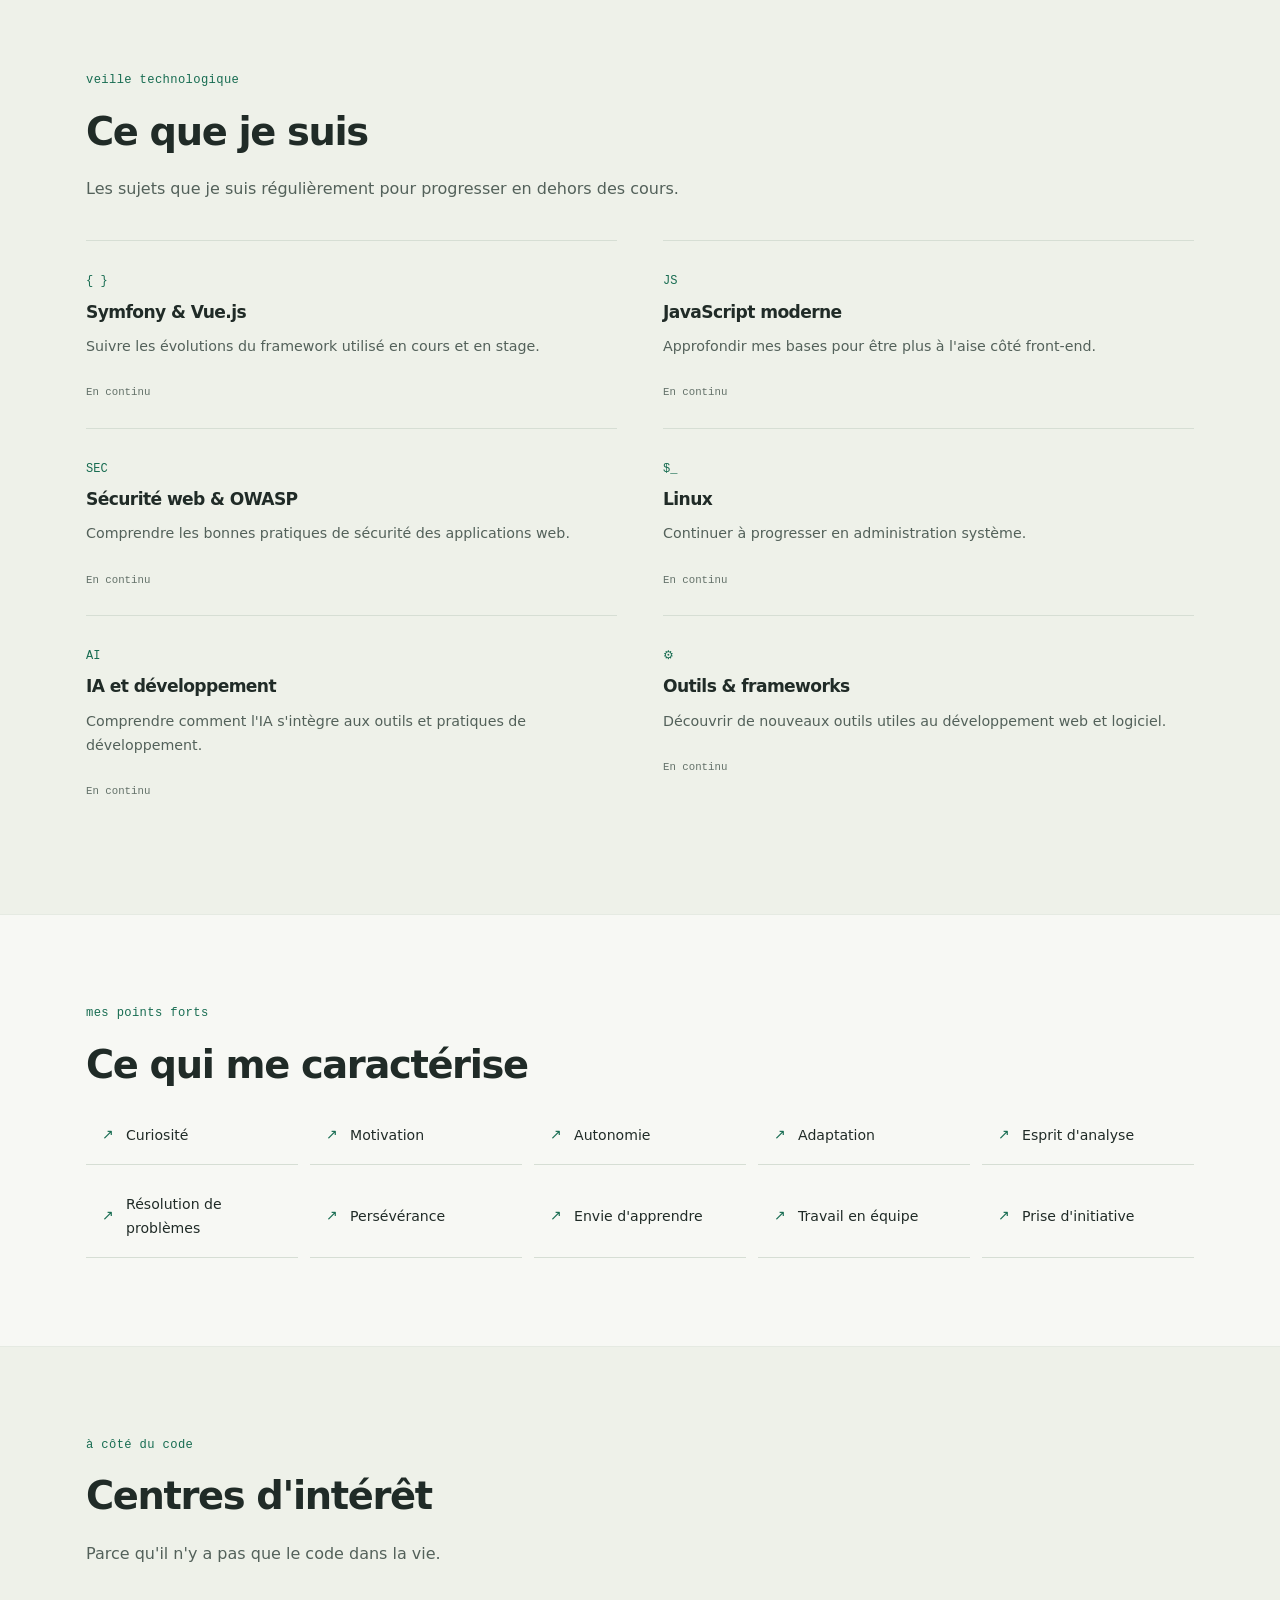
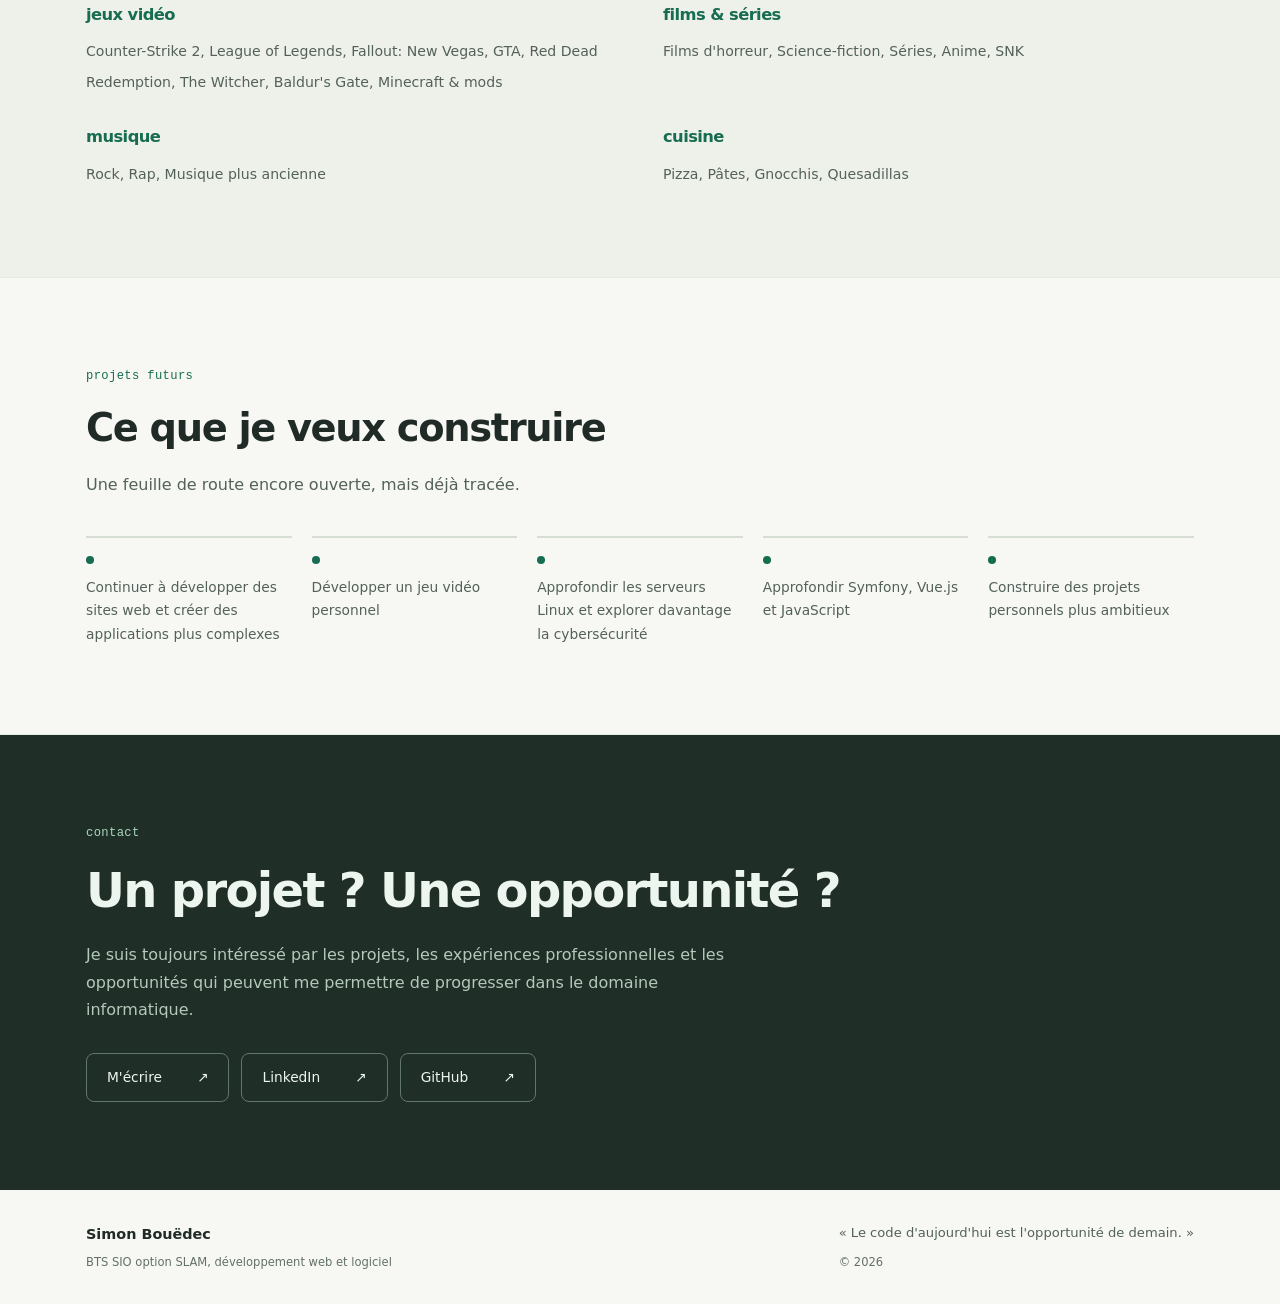
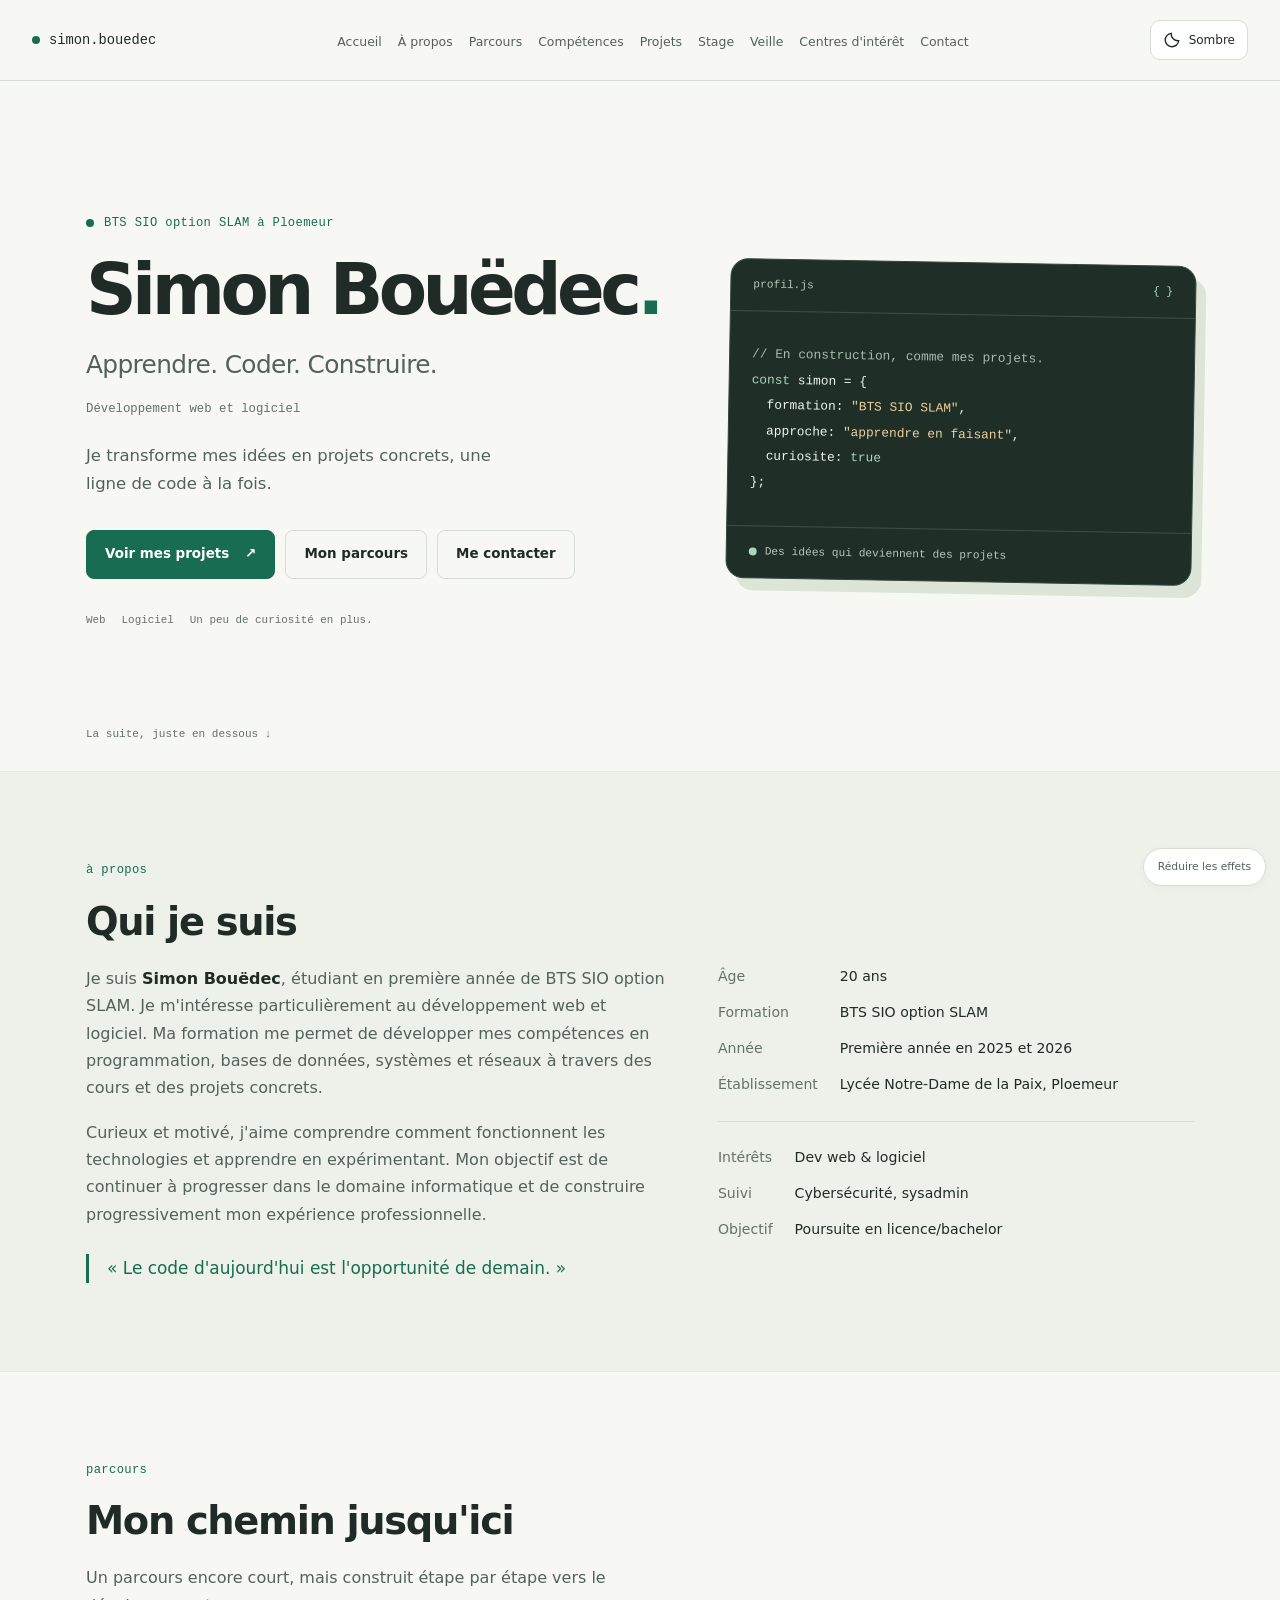
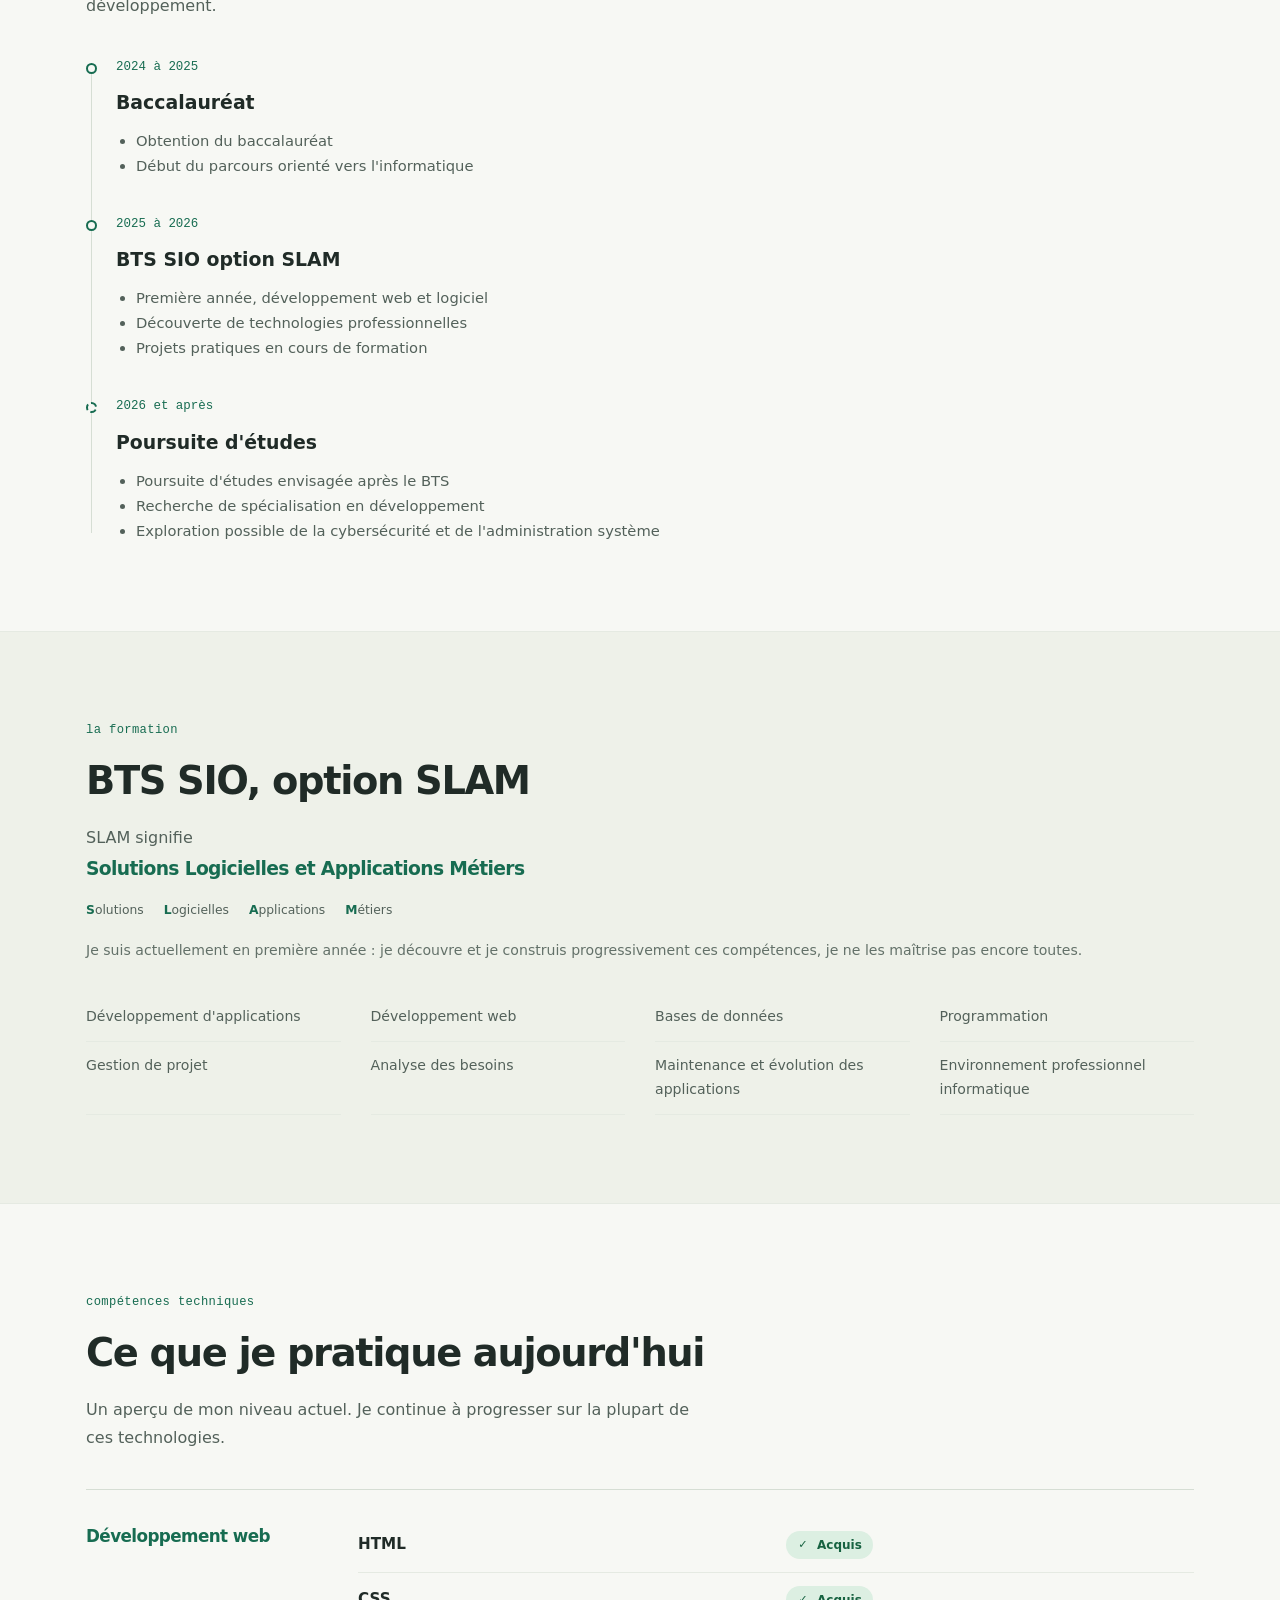
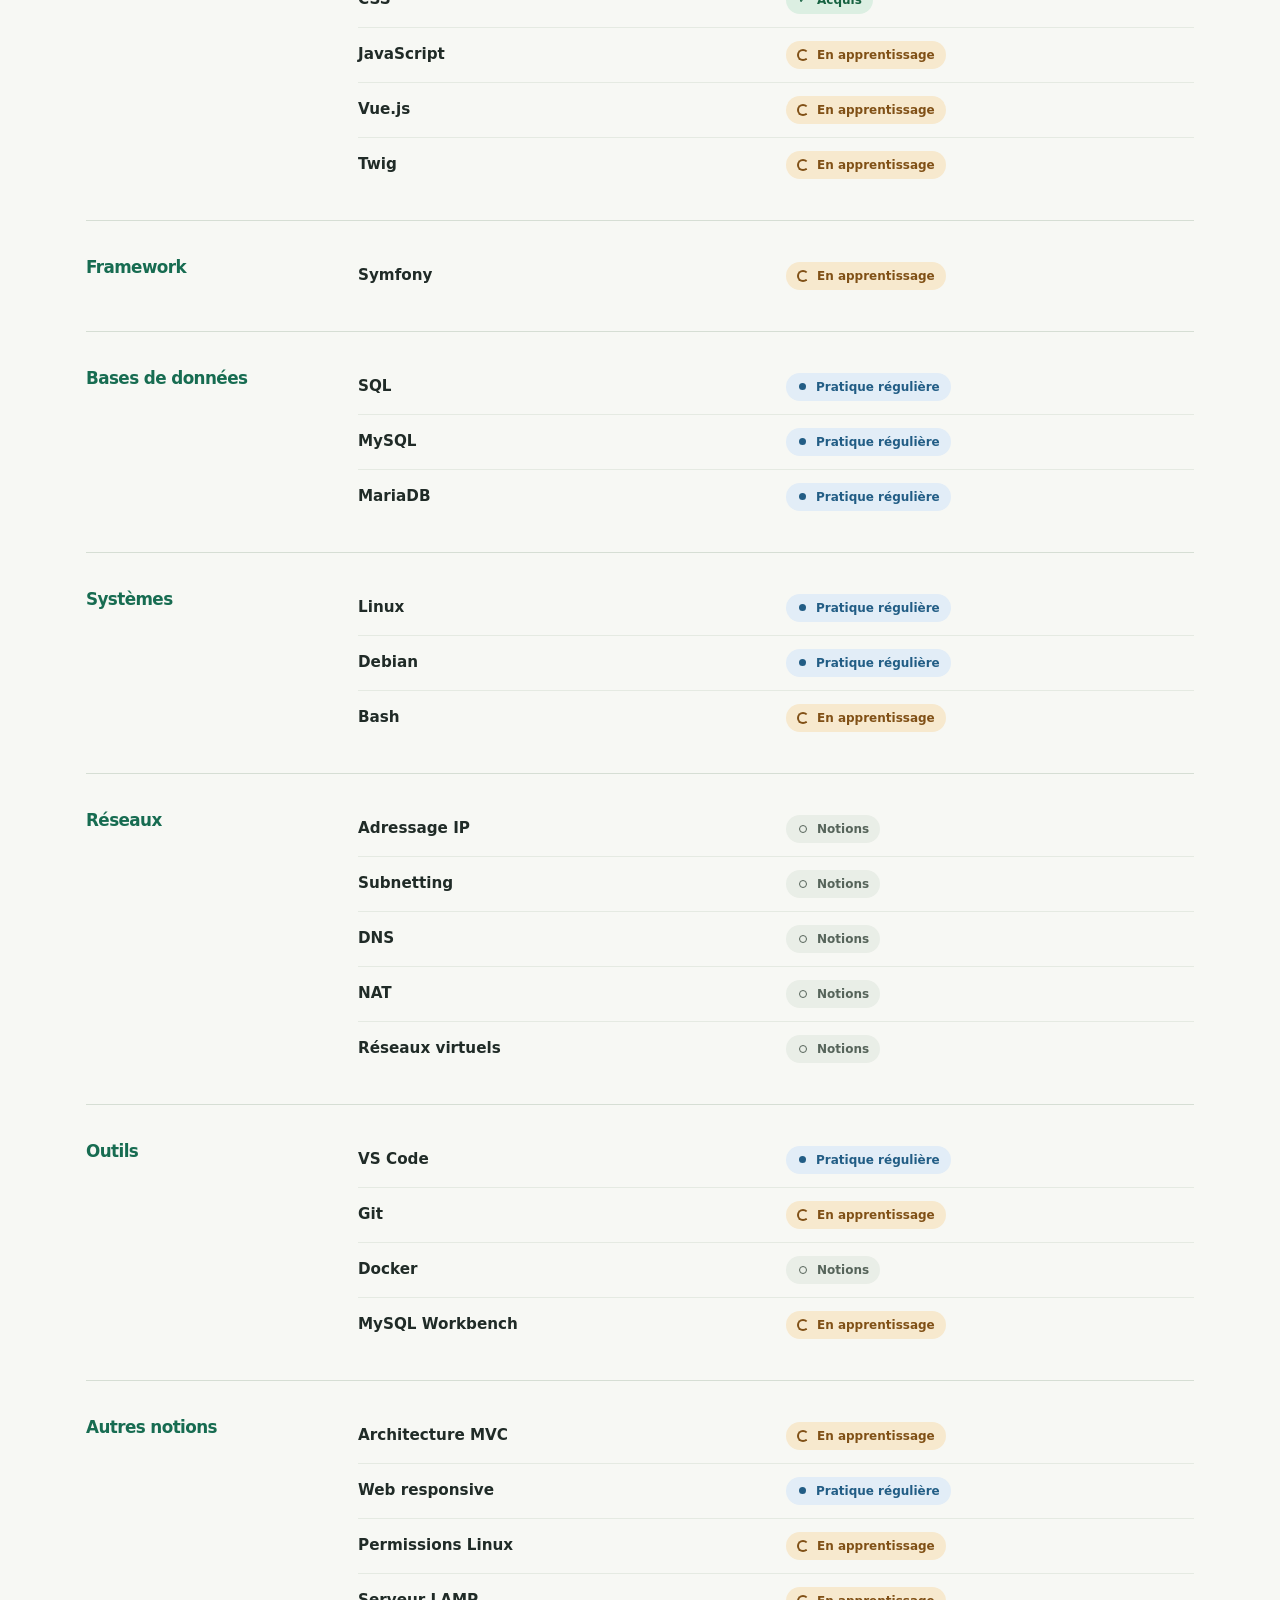
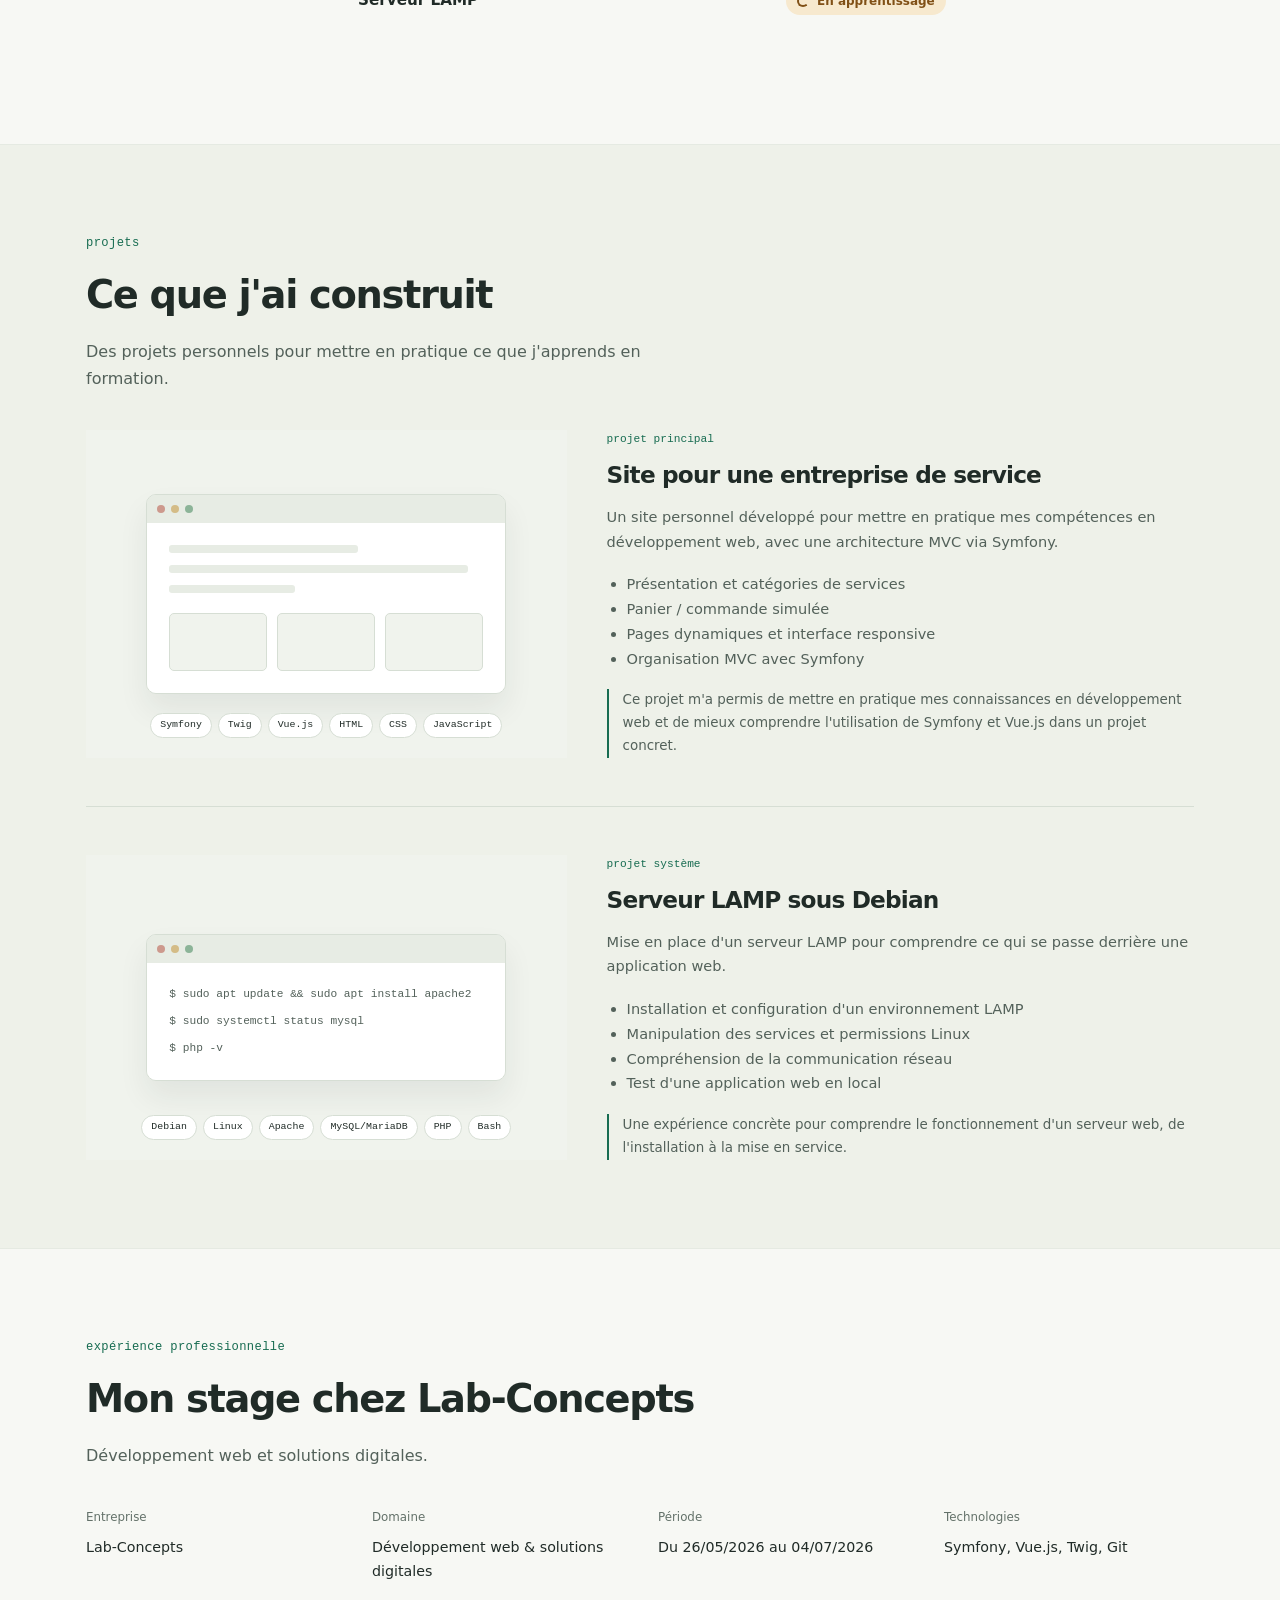
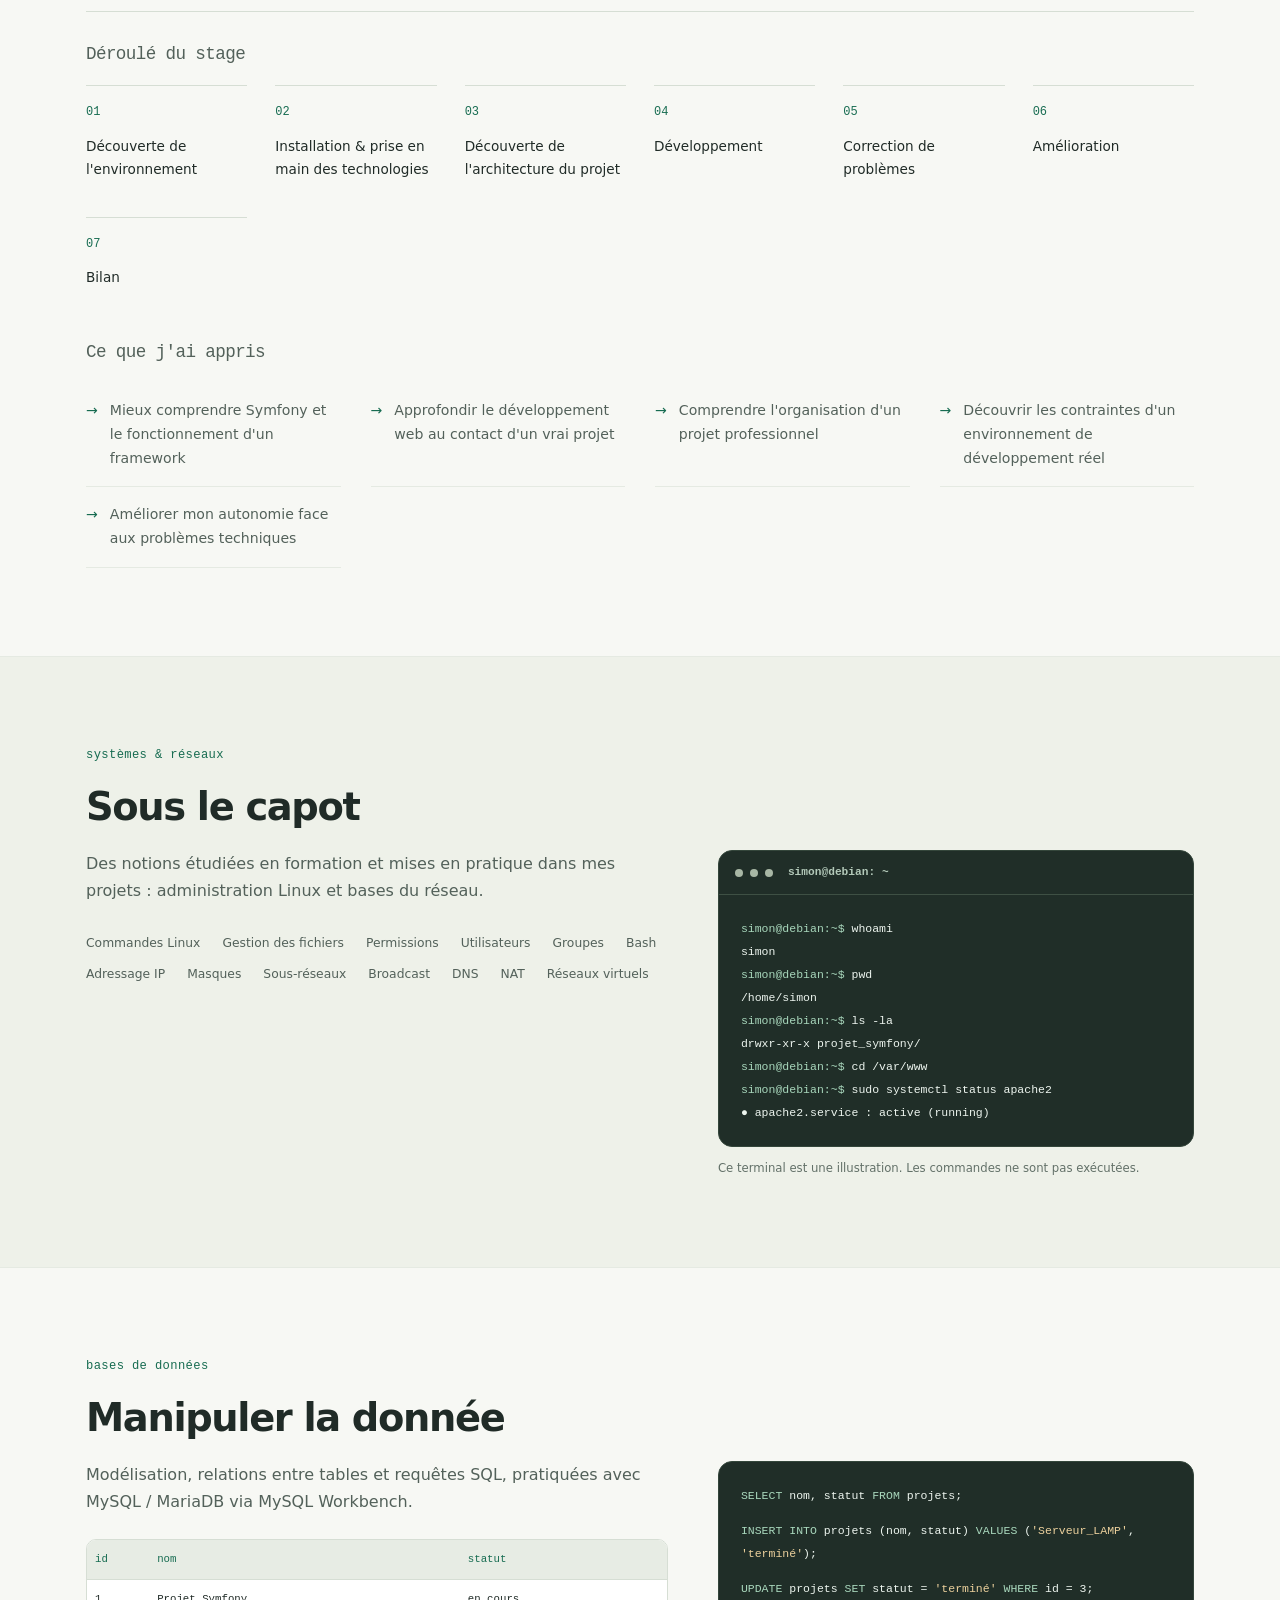
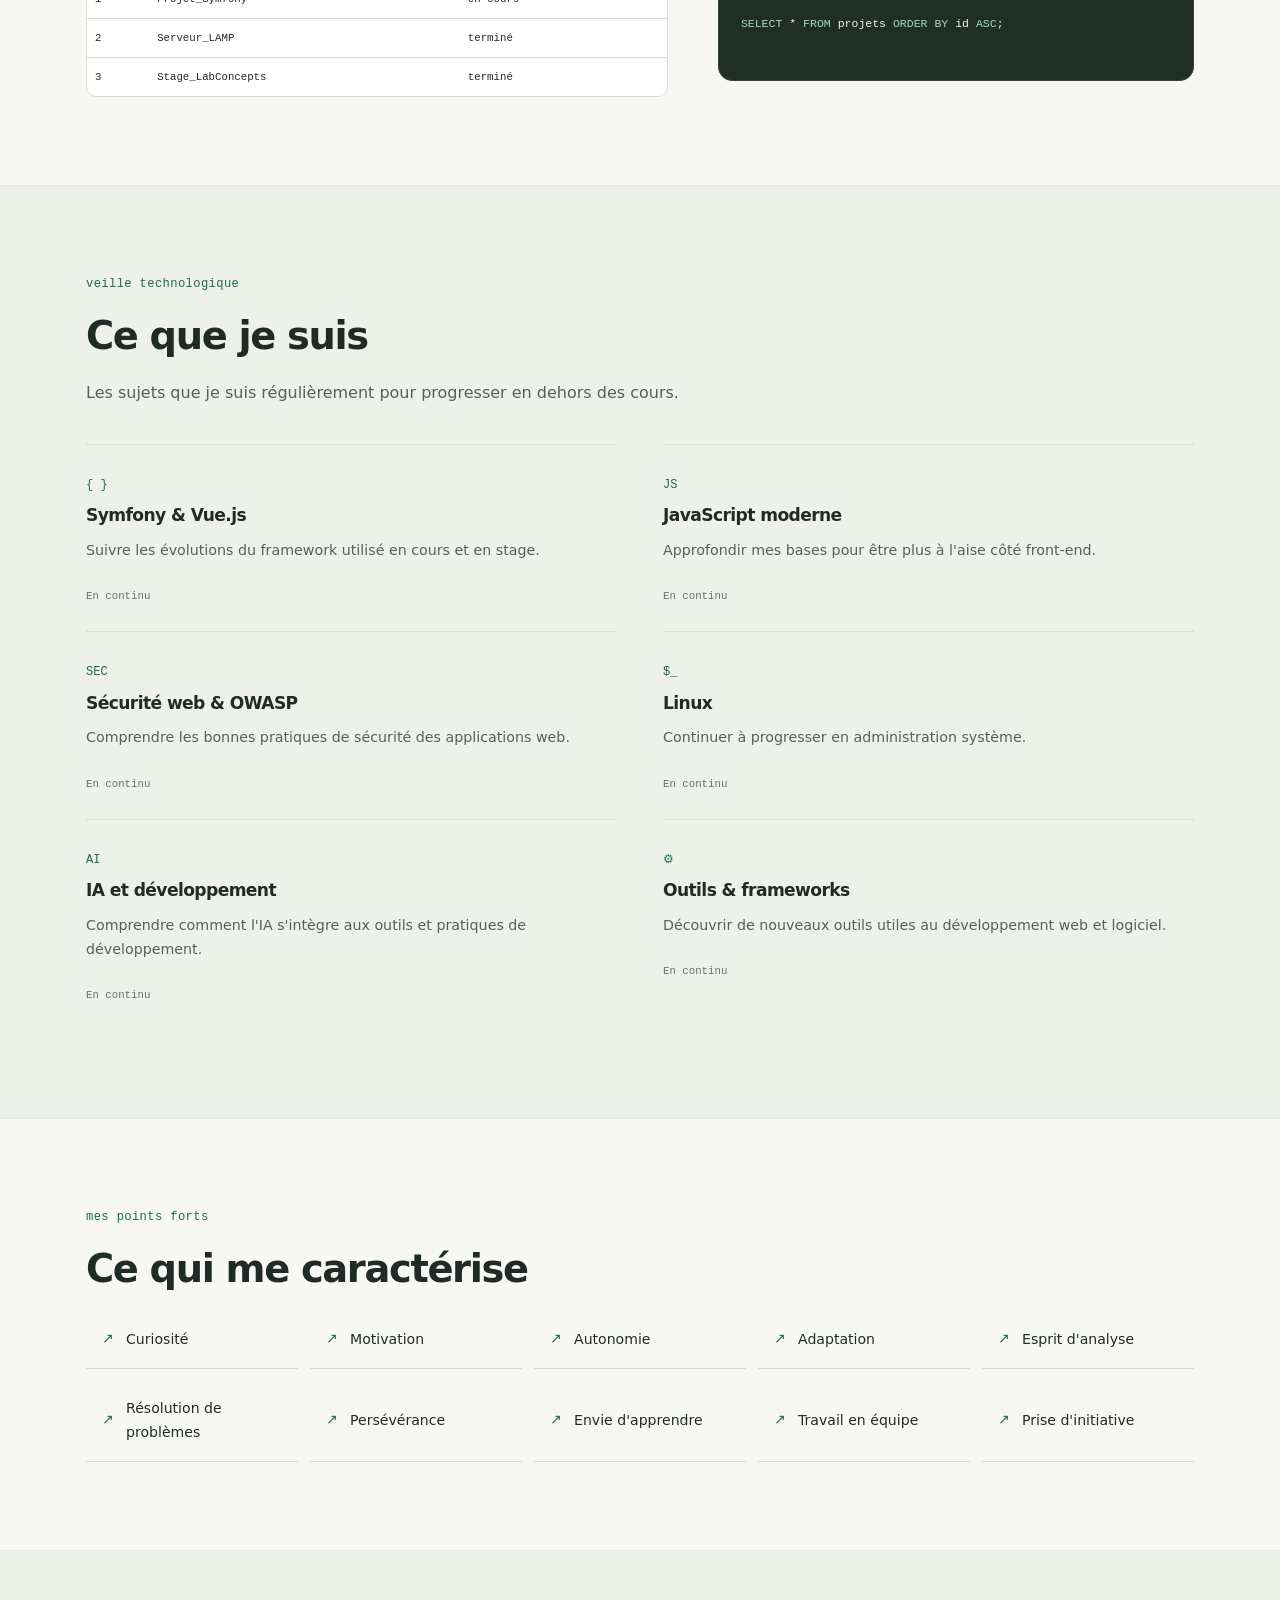
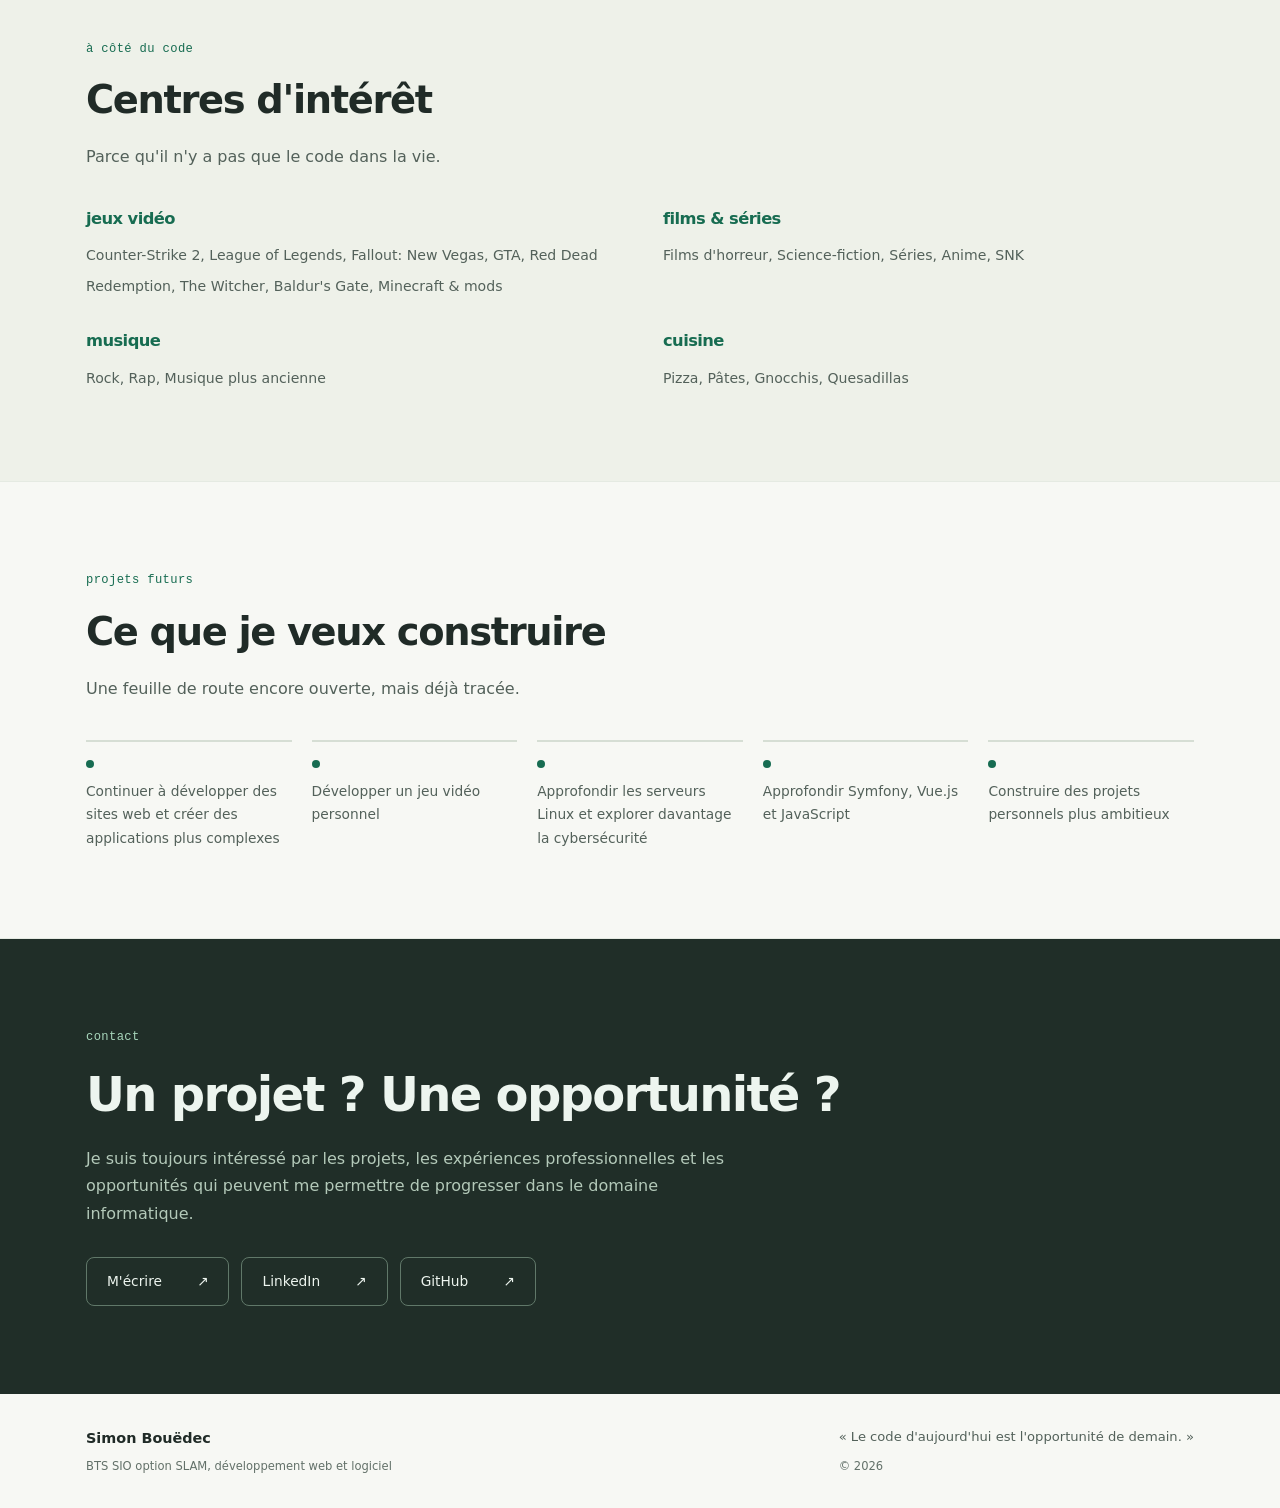
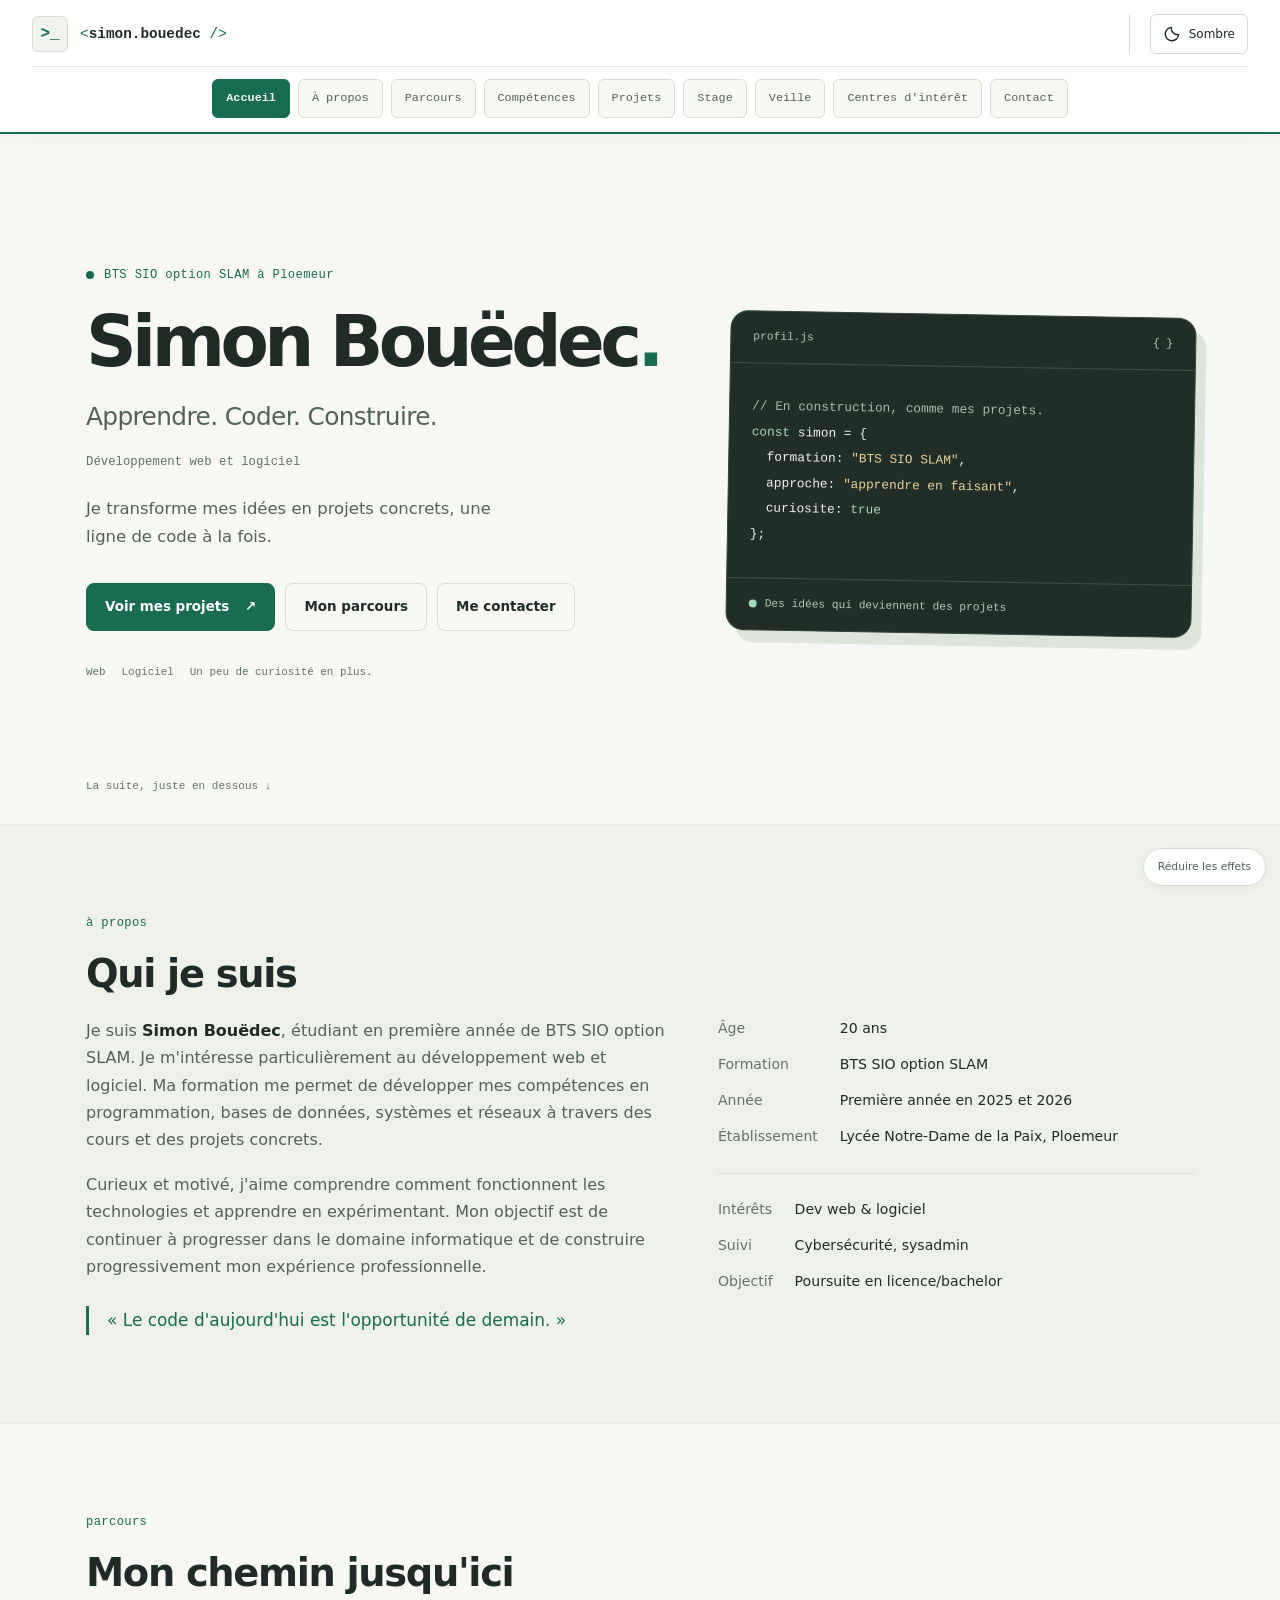
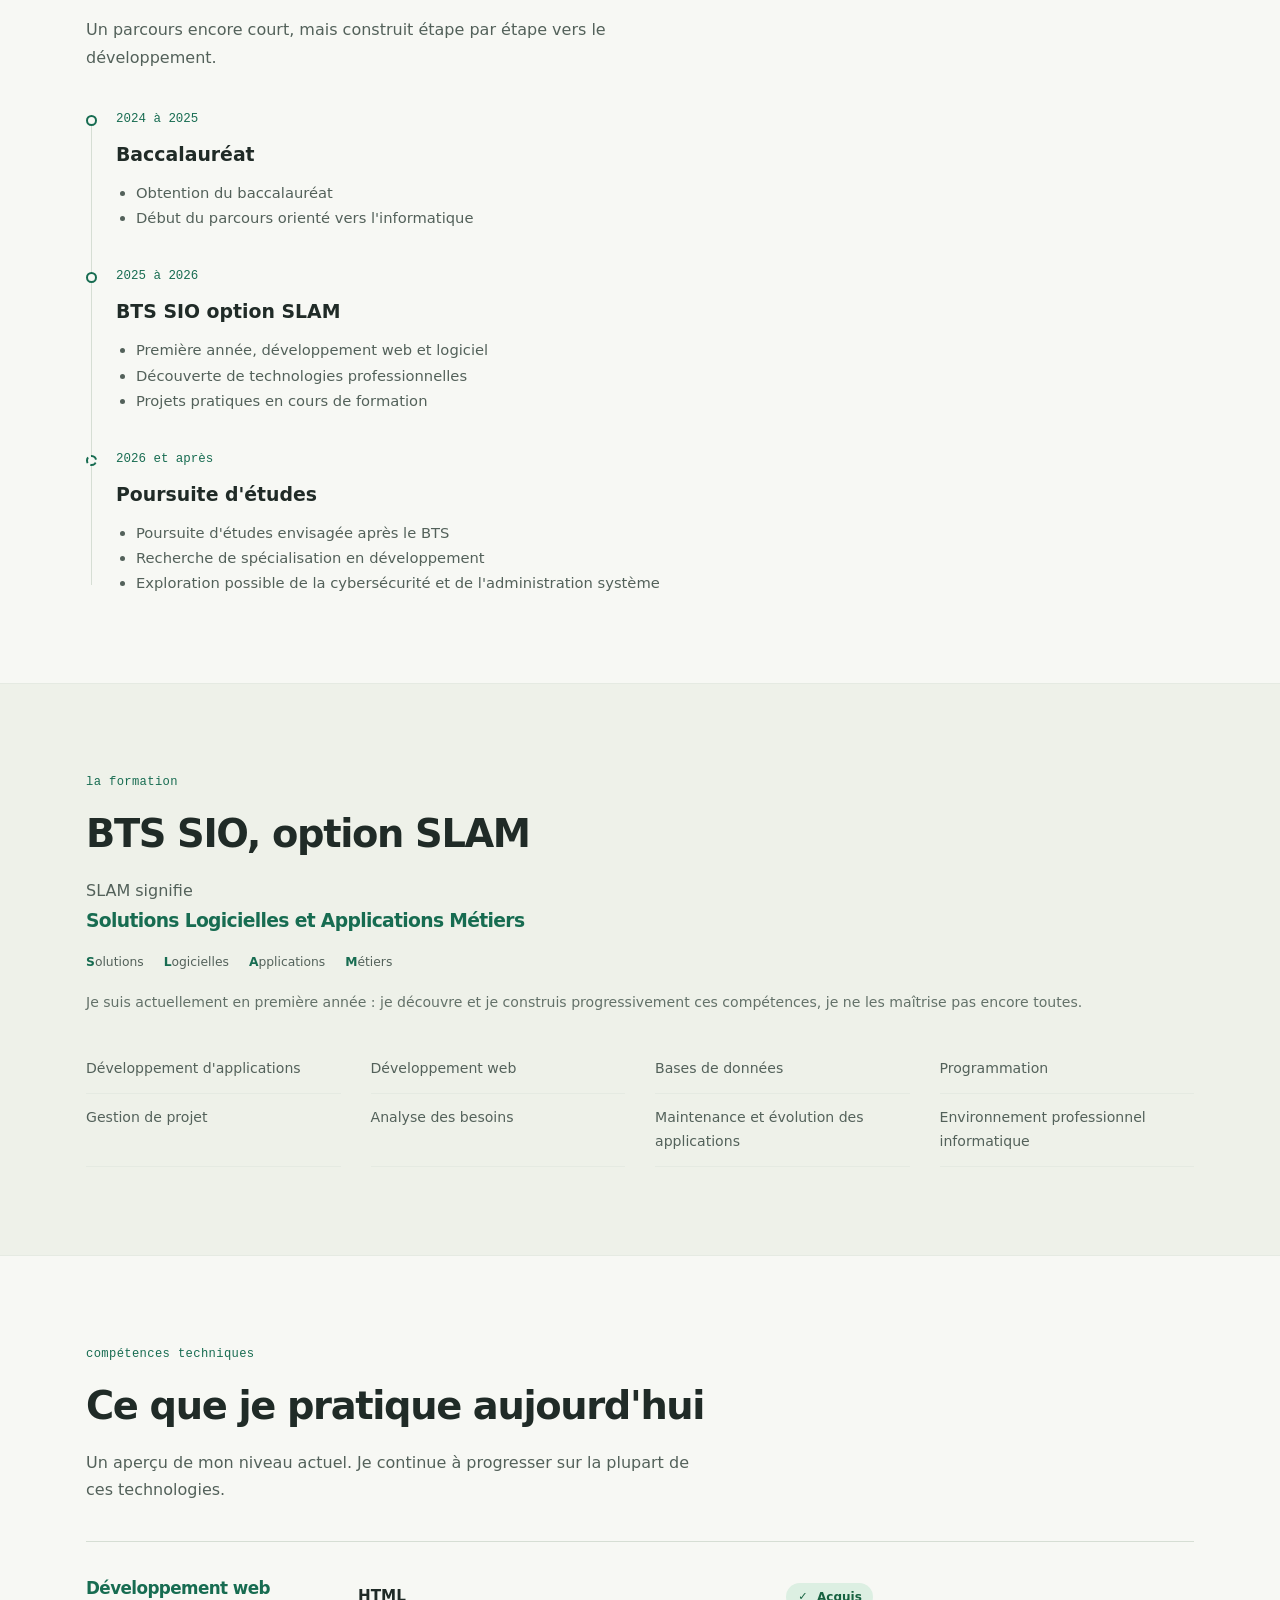
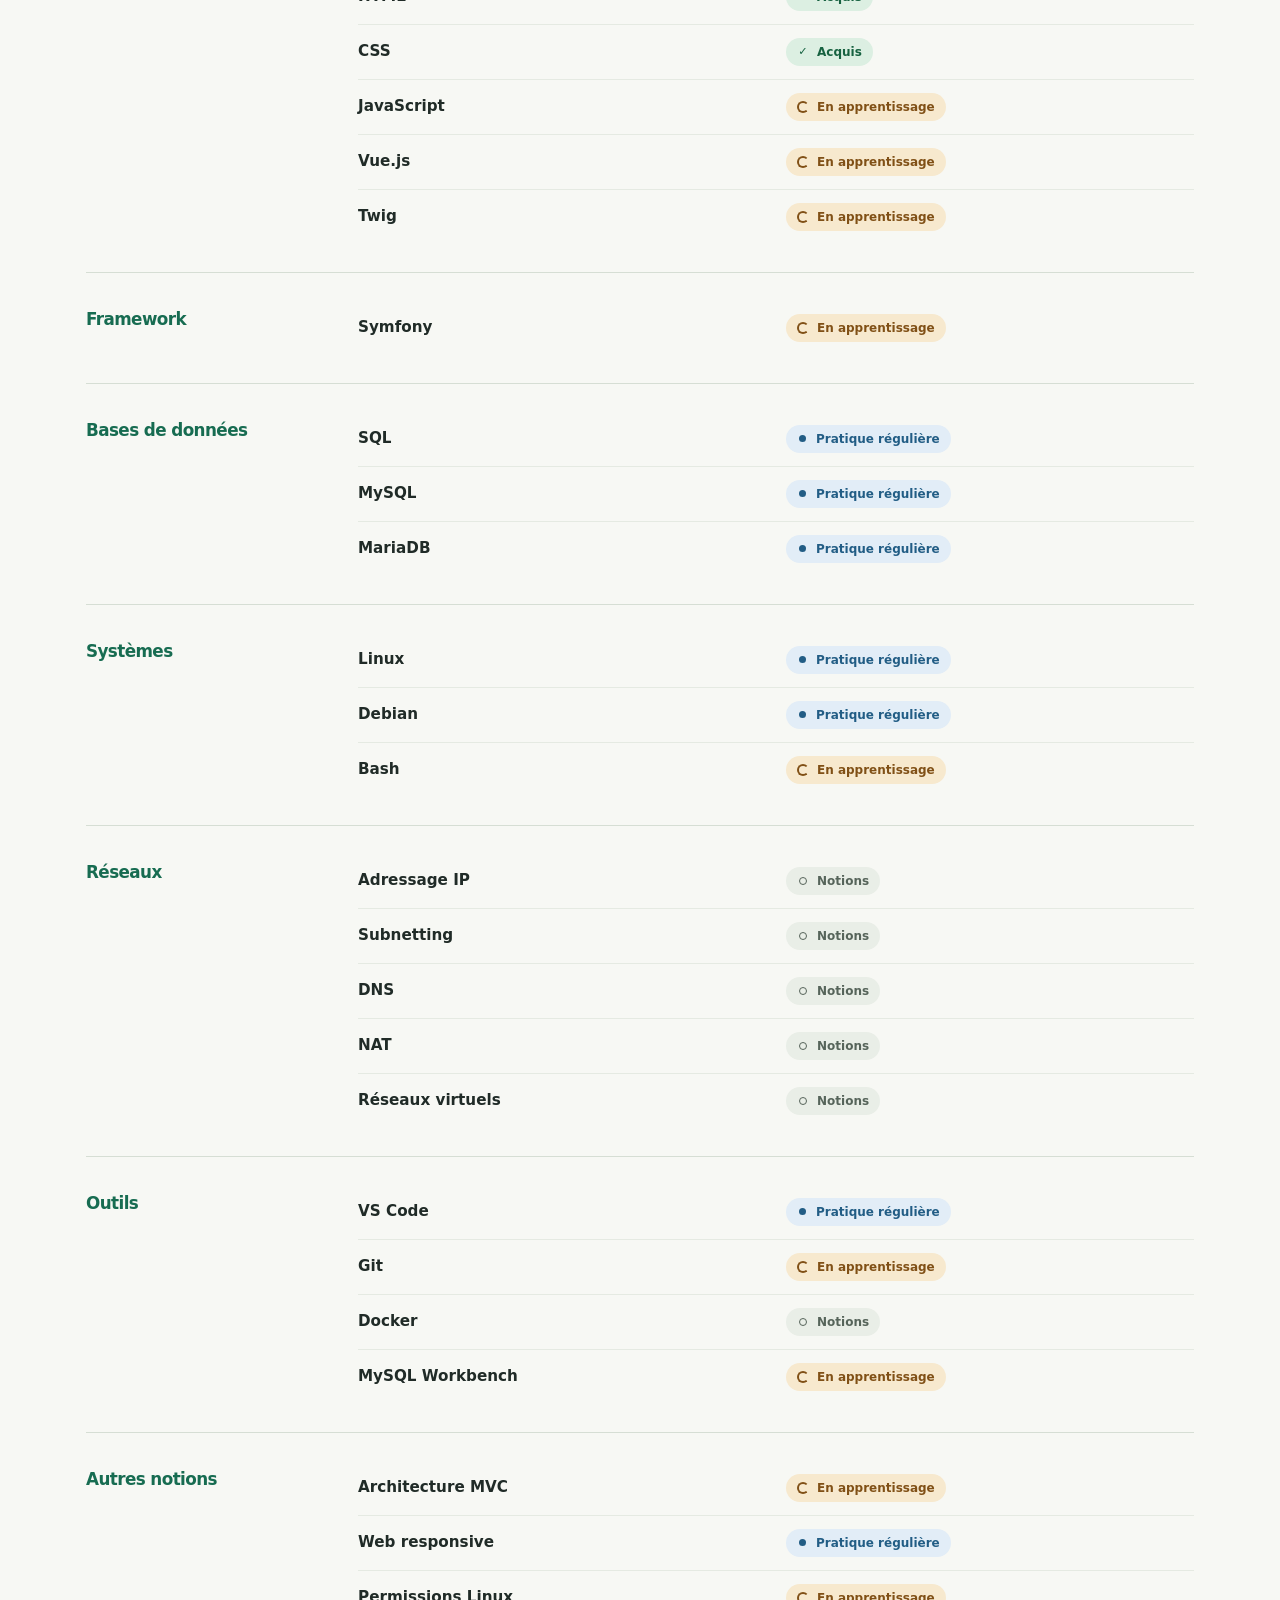
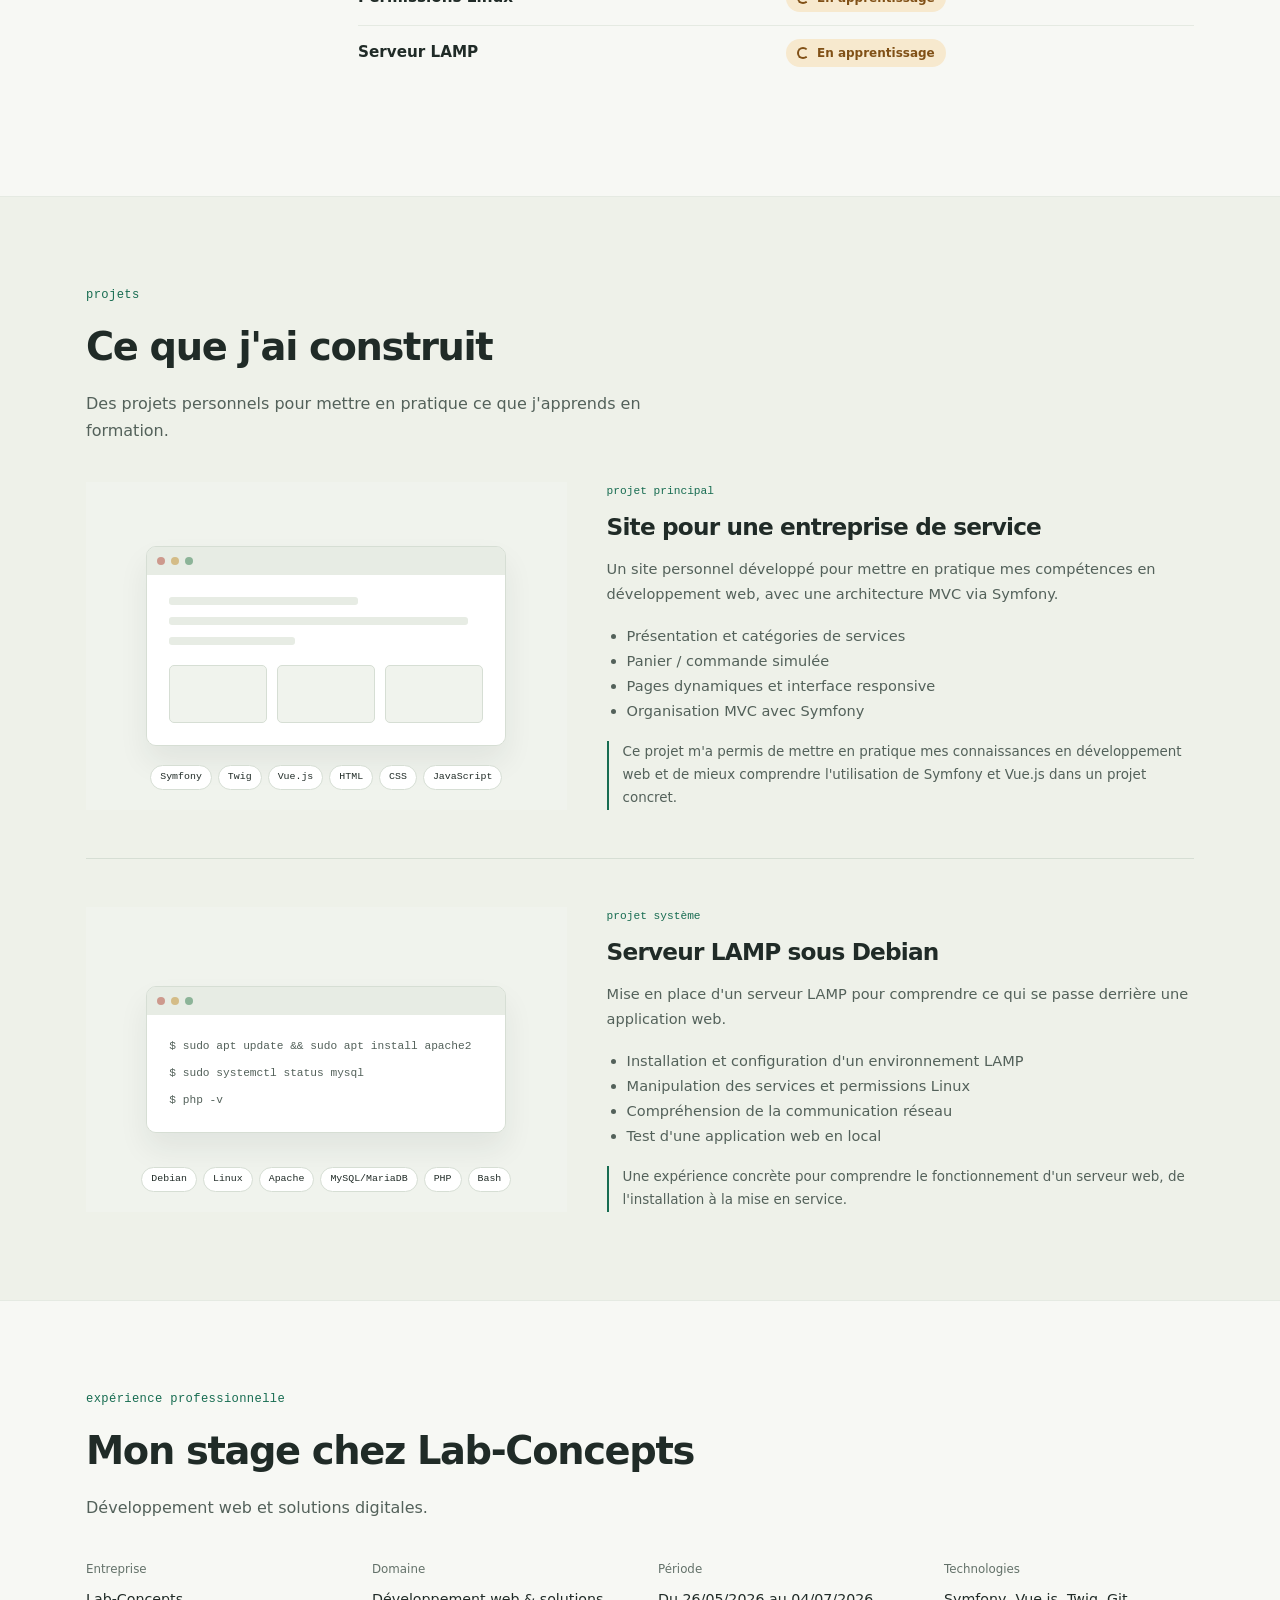
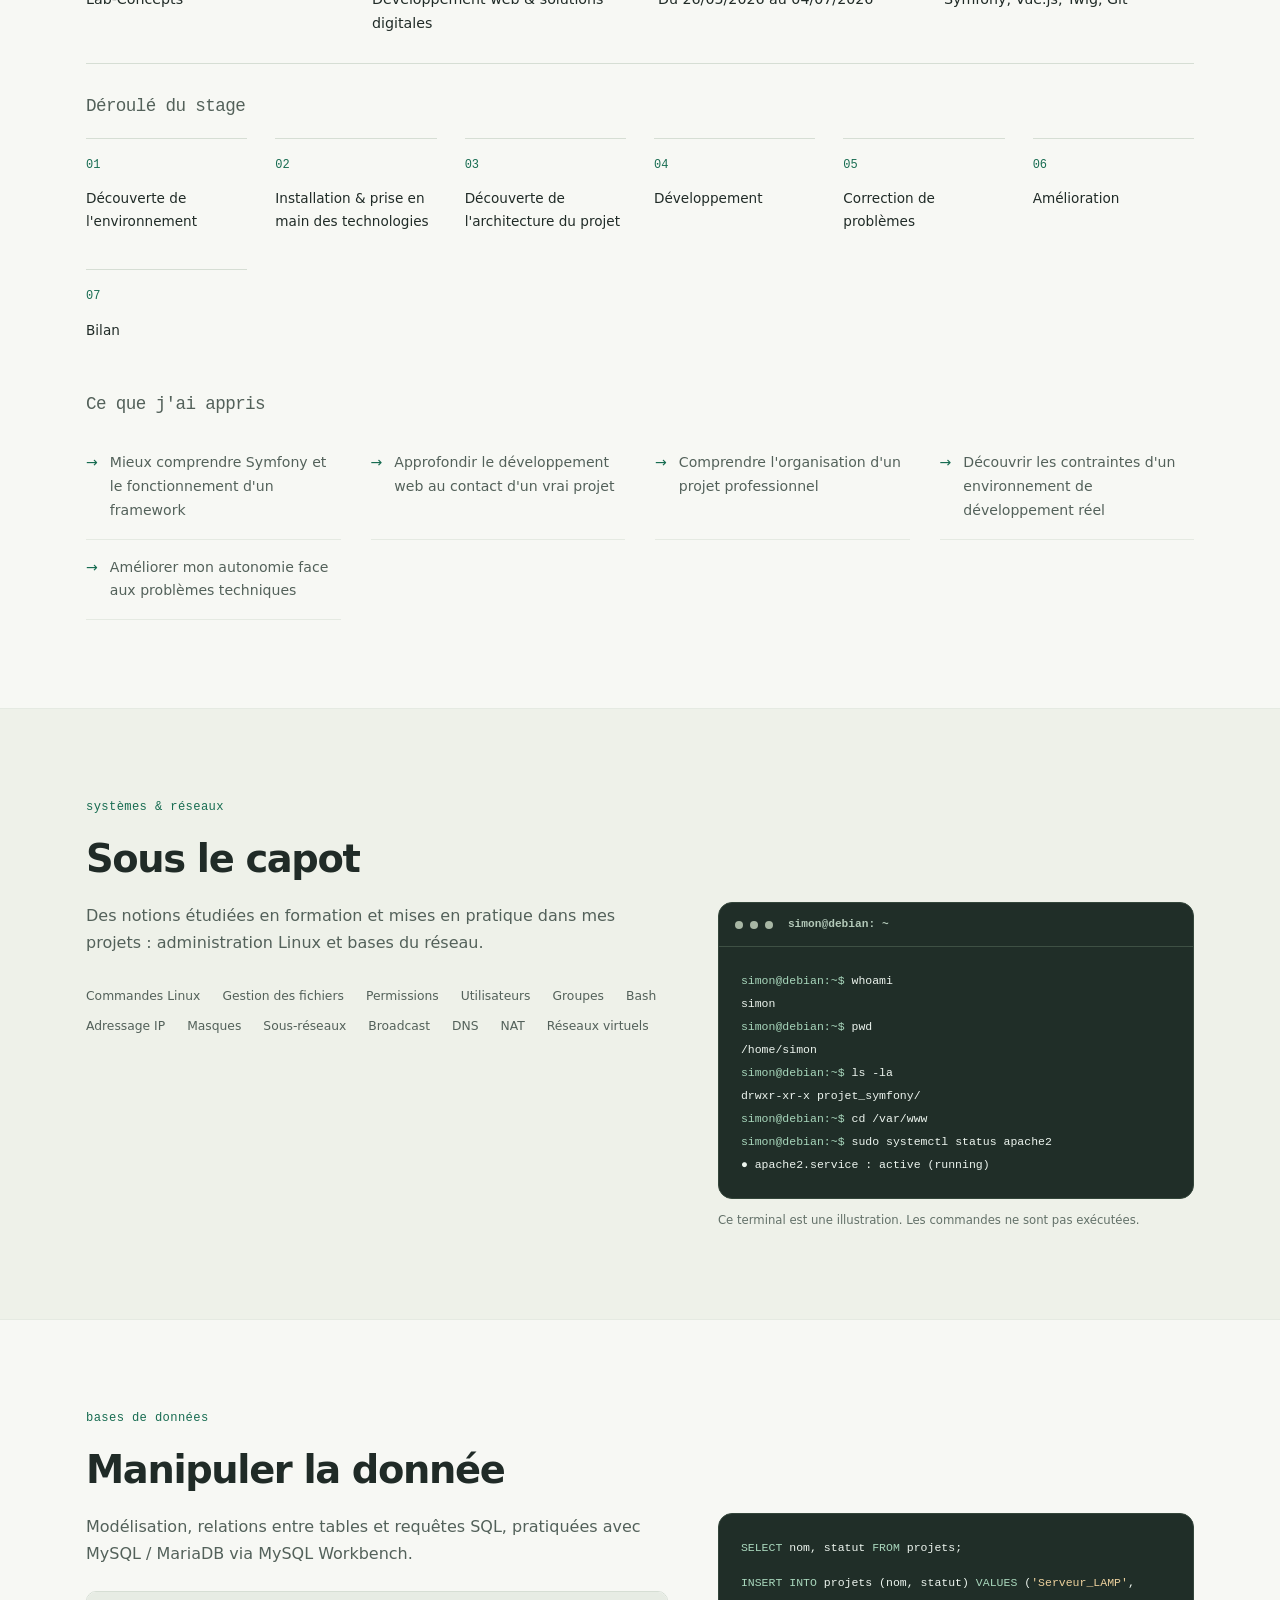
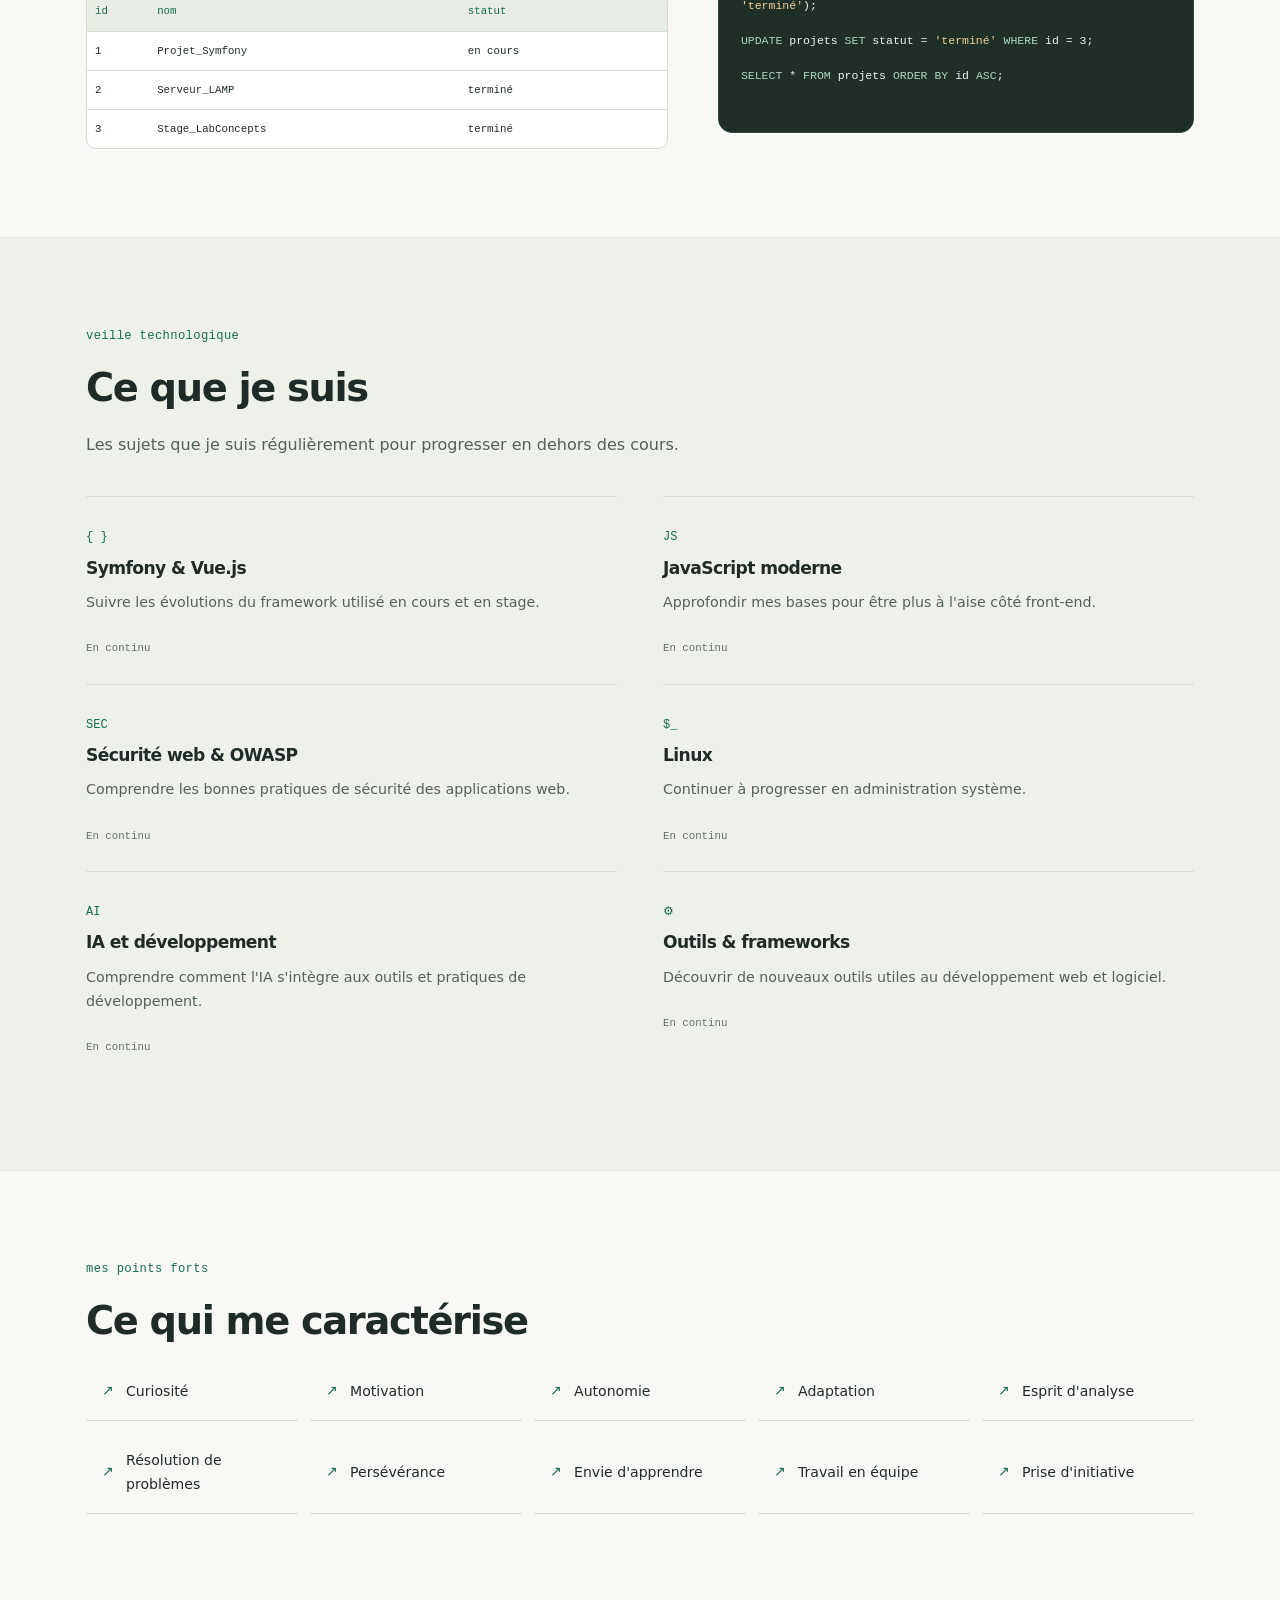
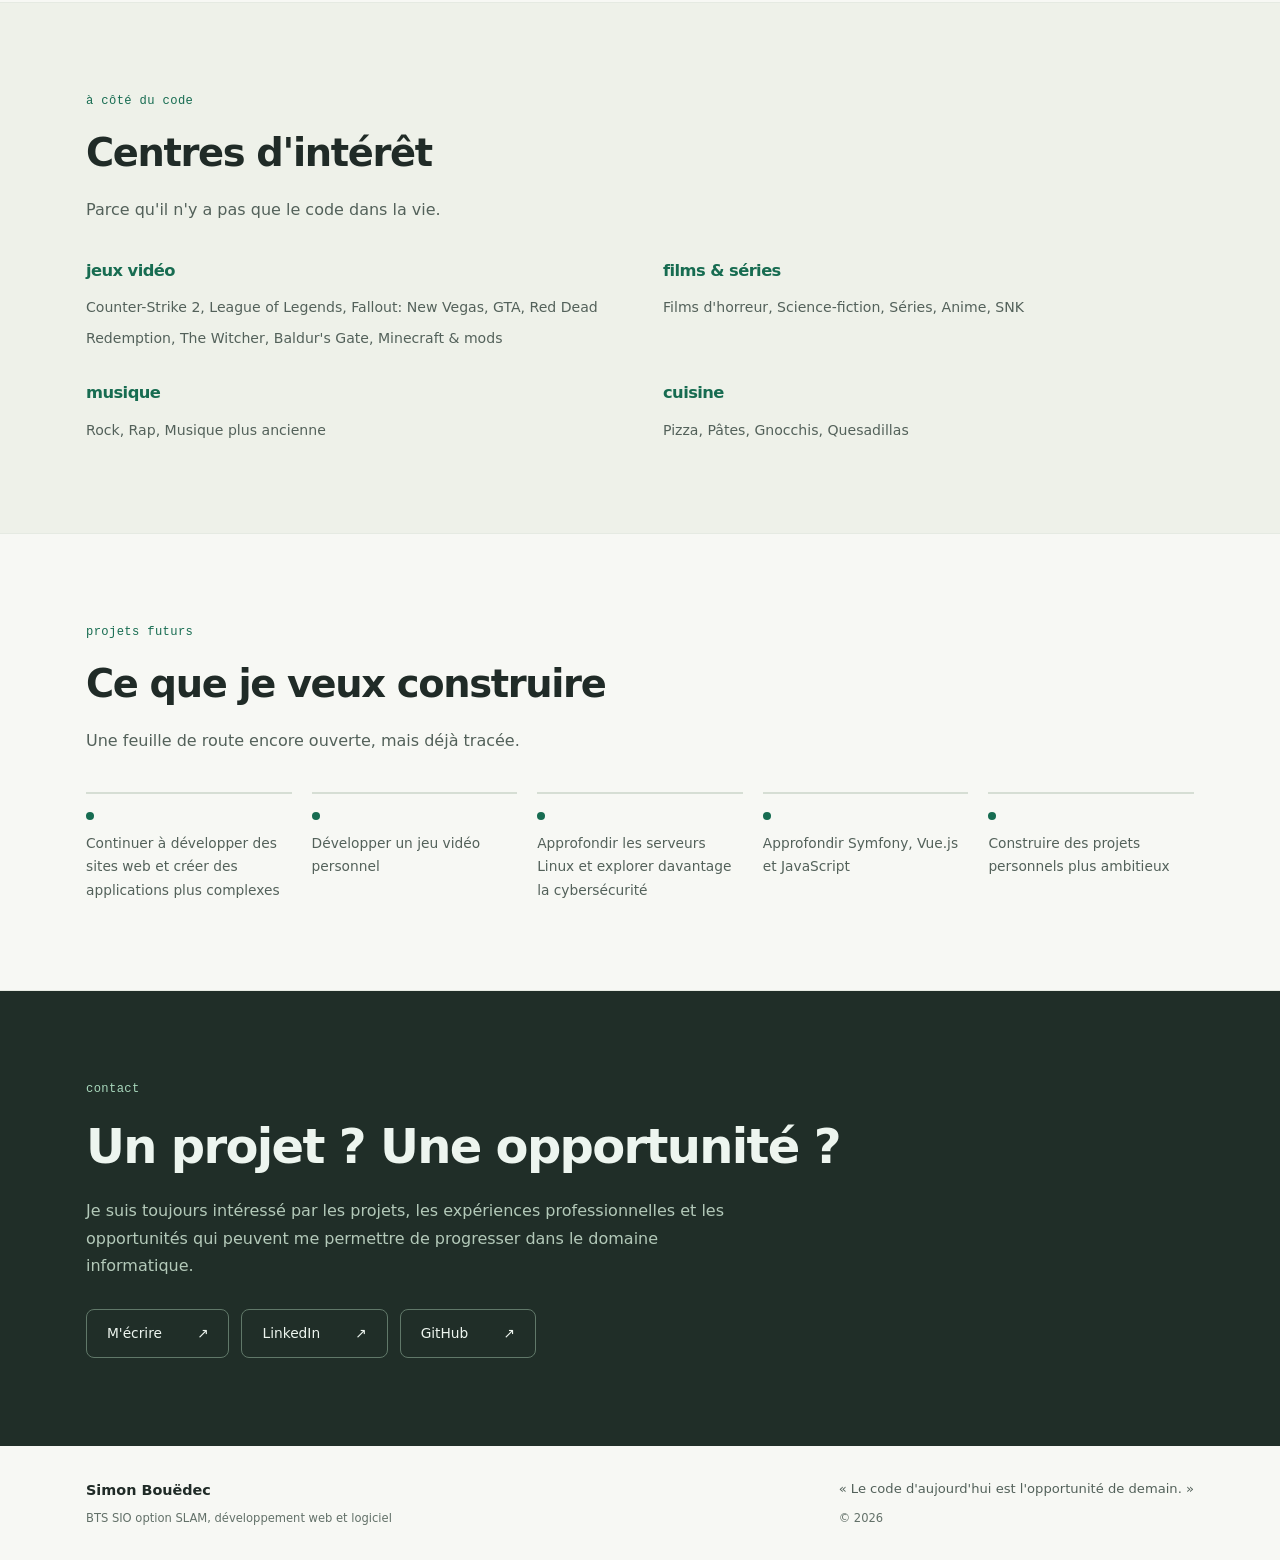
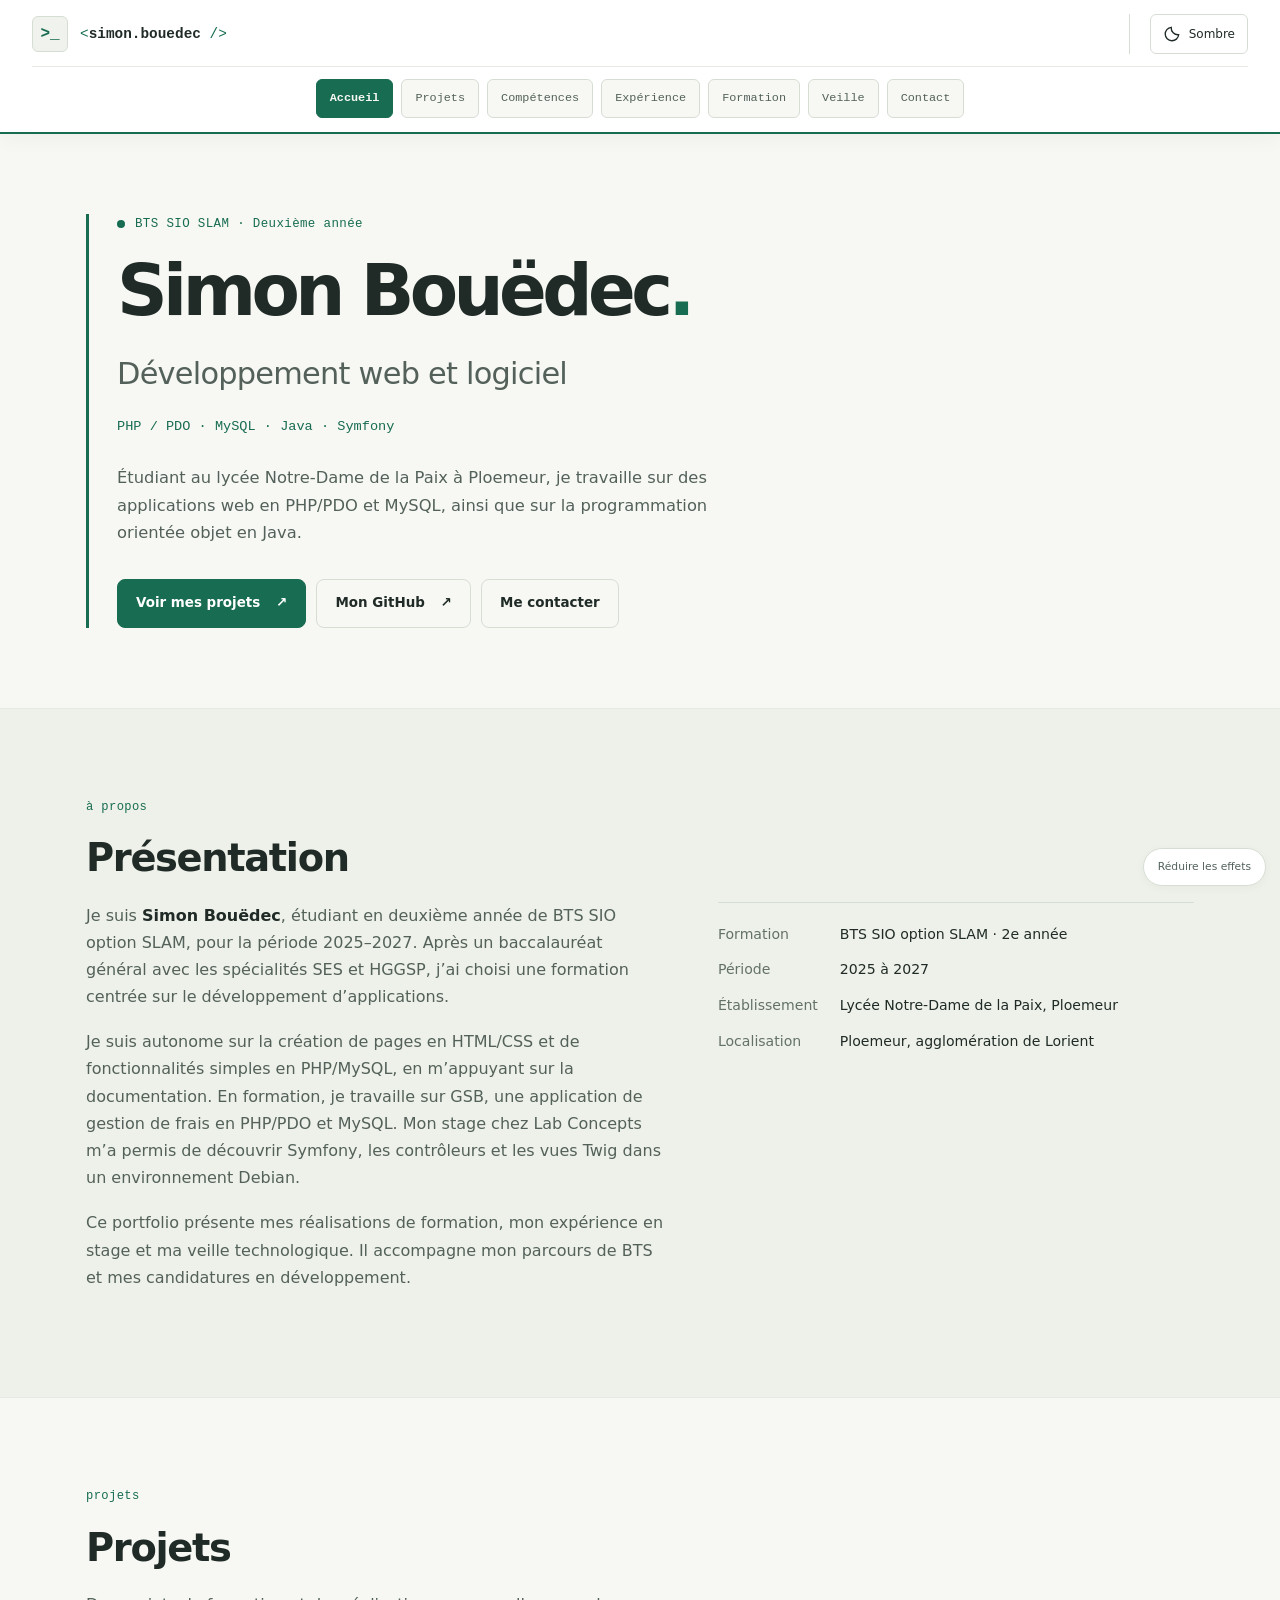
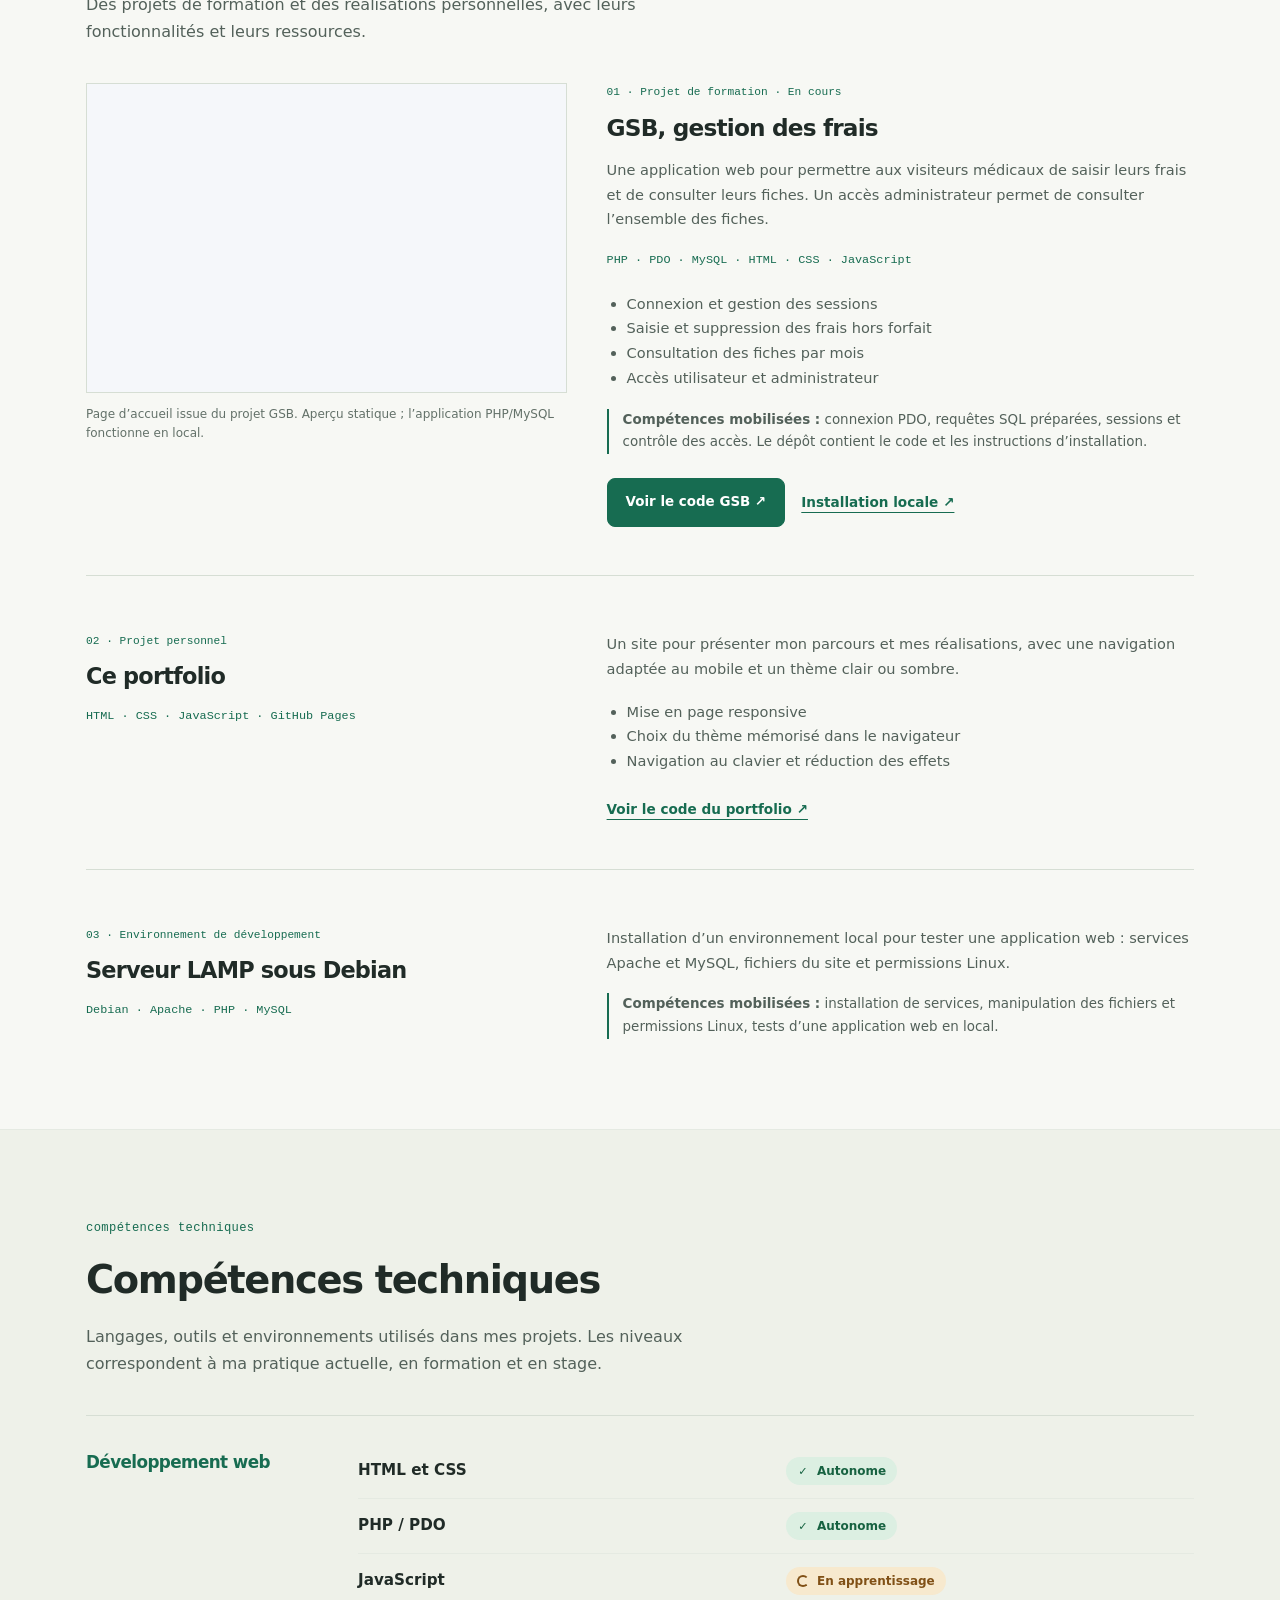
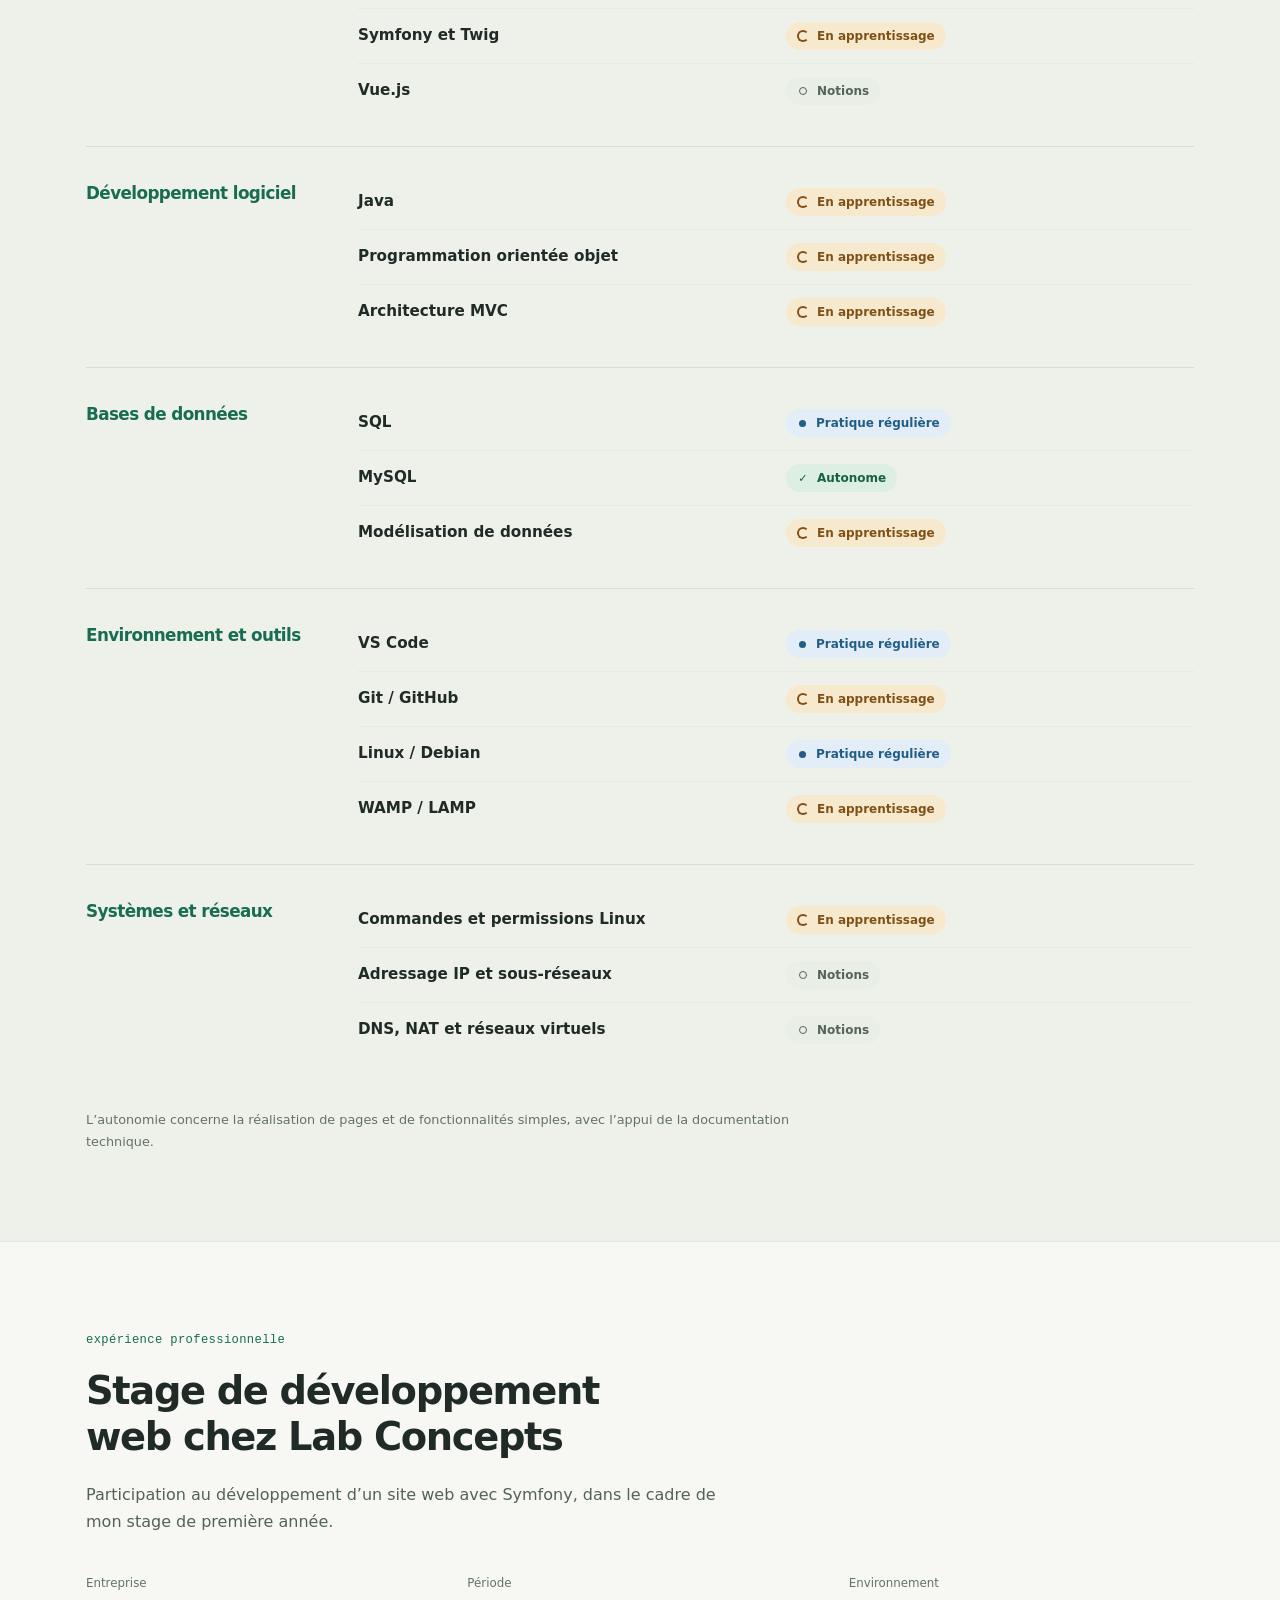
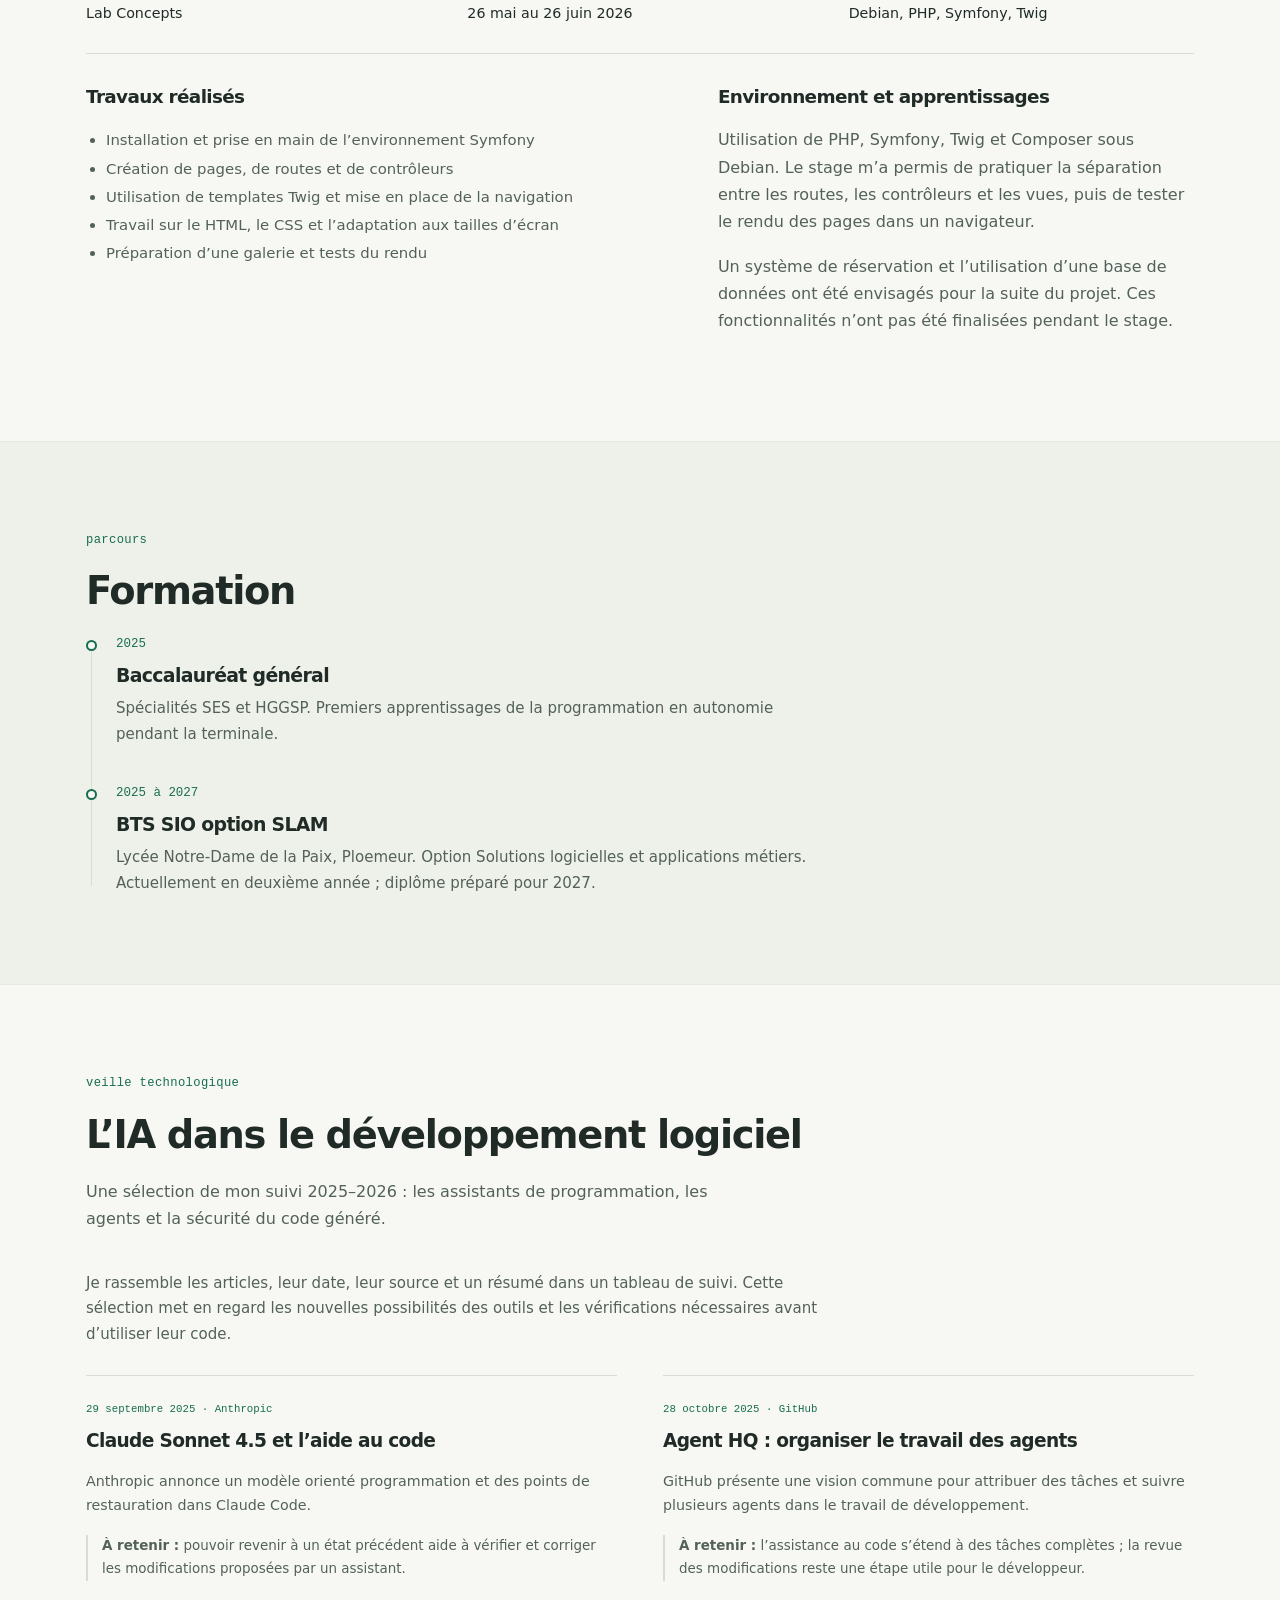
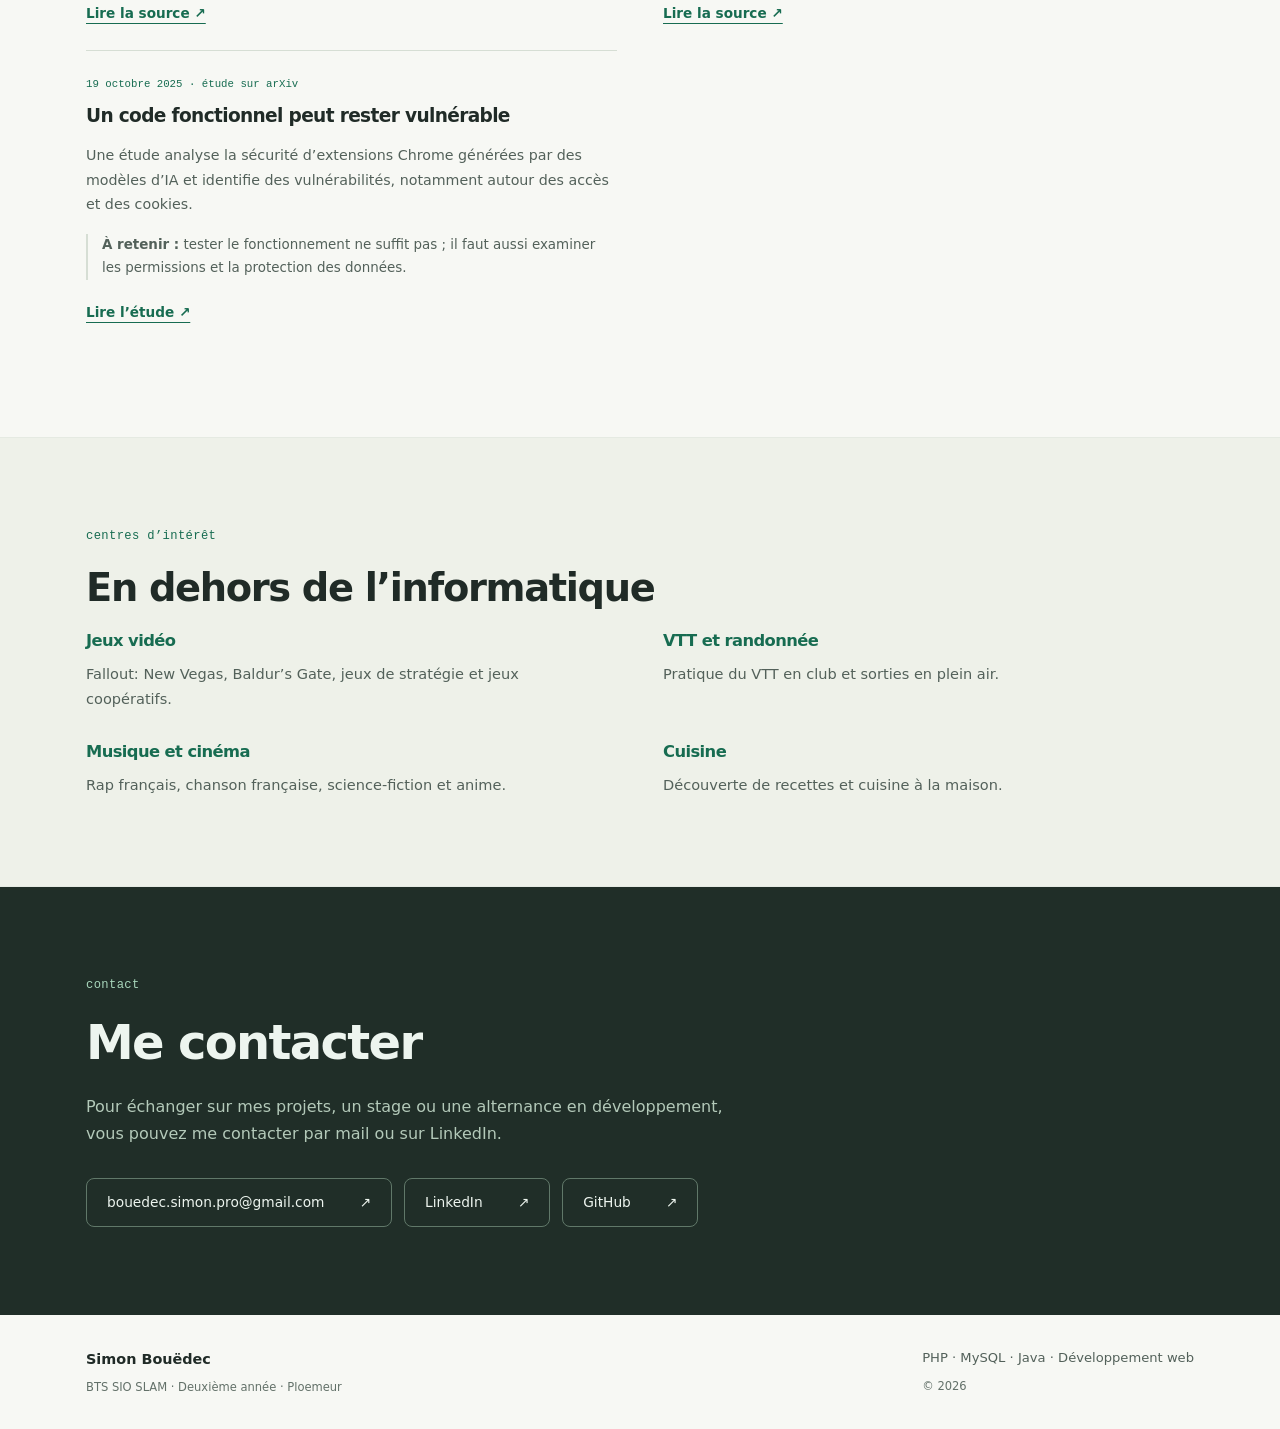
